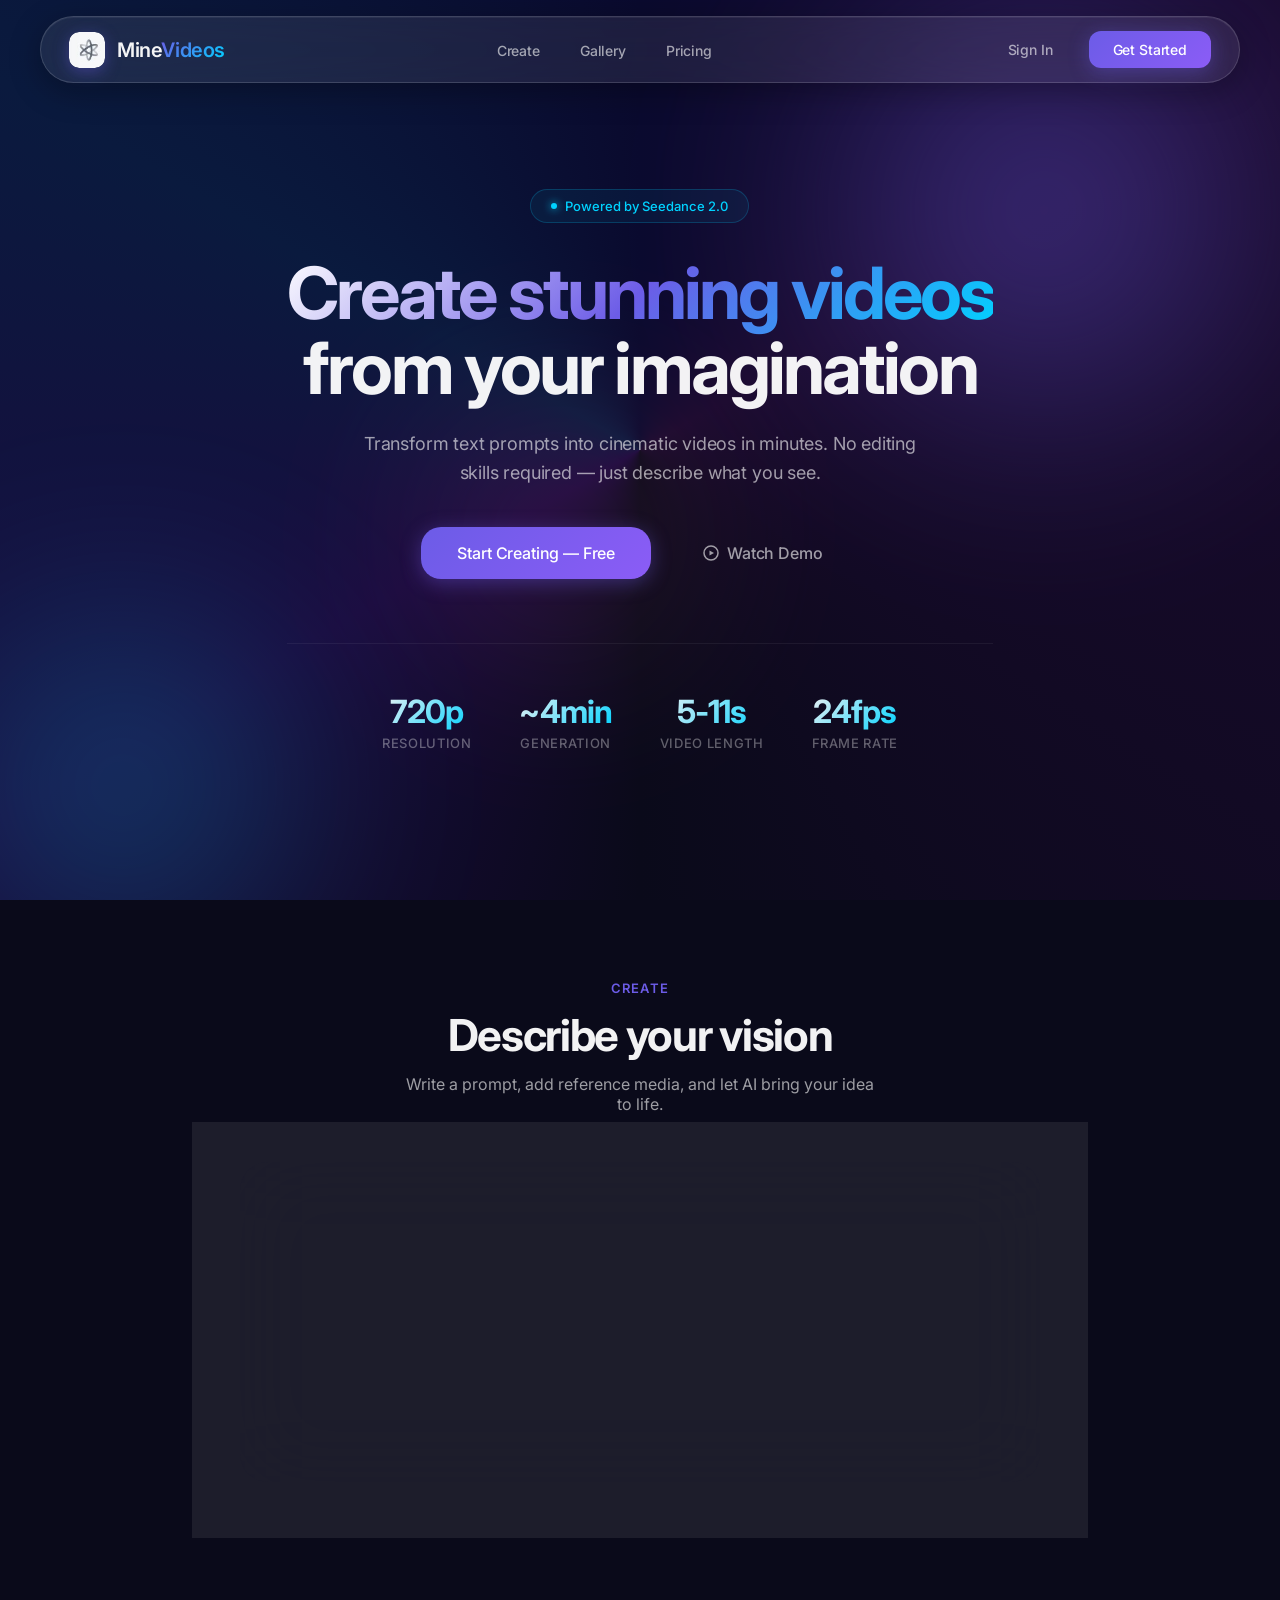
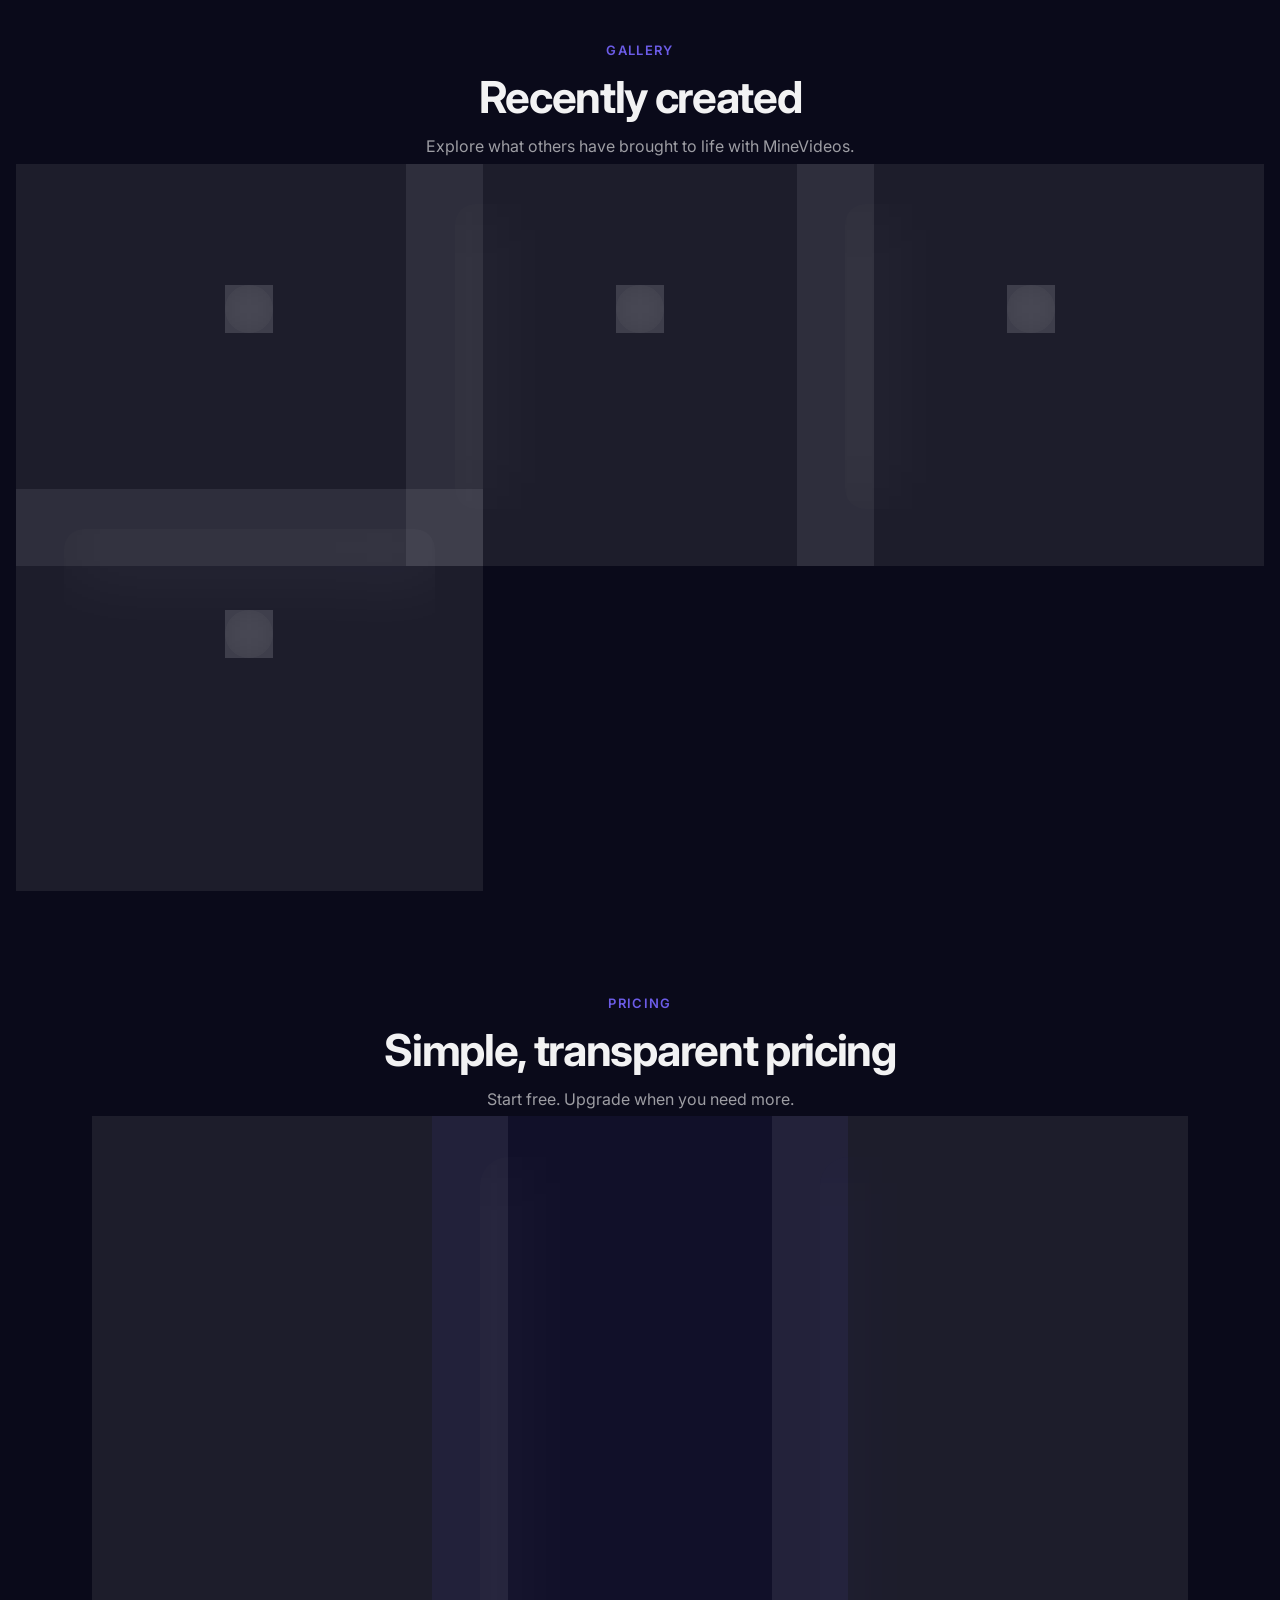
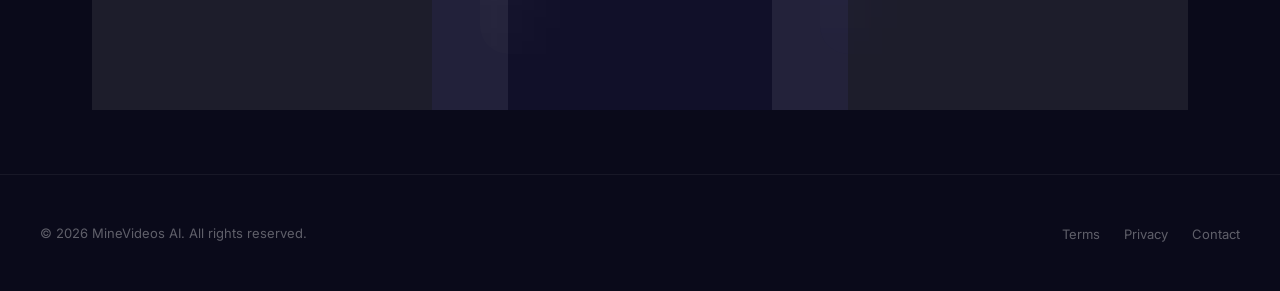
==== index.html @ d4a0440c "feat: interactive quiz during video generation, auto-queue next video with user choices" ====
<!DOCTYPE html>
<html lang="en">
<head>
<meta charset="UTF-8">
<meta name="viewport" content="width=device-width, initial-scale=1.0">
<title>MineVideos AI — Create Stunning Videos with AI</title>
<link rel="preconnect" href="https://fonts.googleapis.com">
<link href="https://fonts.googleapis.com/css2?family=Inter:wght@300;400;500;600;700&display=swap" rel="stylesheet">
<style>
/* ═══════════════════════════════════════════════
   MineVideos AI — Glassmorphism UI
   Apple-inspired, minimal & elegant
   ═══════════════════════════════════════════════ */

*, *::before, *::after {
  margin: 0;
  padding: 0;
  box-sizing: border-box;
}

:root {
  --glass-bg: rgba(255, 255, 255, 0.08);
  --glass-border: rgba(255, 255, 255, 0.15);
  --glass-shadow: rgba(0, 0, 0, 0.3);
  --text-primary: rgba(255, 255, 255, 0.95);
  --text-secondary: rgba(255, 255, 255, 0.6);
  --text-tertiary: rgba(255, 255, 255, 0.35);
  --accent: #6C5CE7;
  --accent-glow: rgba(108, 92, 231, 0.4);
  --accent-secondary: #00D2FF;
  --success: #00E676;
  --warning: #FFB74D;
  --radius-sm: 12px;
  --radius-md: 20px;
  --radius-lg: 28px;
  --radius-xl: 36px;
  --blur: 40px;
  --blur-heavy: 80px;
  --transition: cubic-bezier(0.4, 0, 0.2, 1);
}

html {
  scroll-behavior: smooth;
}

body {
  font-family: 'Inter', -apple-system, BlinkMacSystemFont, 'SF Pro Display', 'Segoe UI', sans-serif;
  background: #0a0a1a;
  color: var(--text-primary);
  min-height: 100vh;
  overflow-x: hidden;
  -webkit-font-smoothing: antialiased;
  -moz-osx-font-smoothing: grayscale;
}

/* ── Animated Background ── */
.bg-canvas {
  position: fixed;
  inset: 0;
  z-index: 0;
  overflow: hidden;
}

.bg-canvas::before {
  content: '';
  position: absolute;
  width: 140vmax;
  height: 140vmax;
  top: 50%;
  left: 50%;
  transform: translate(-50%, -50%);
  background: conic-gradient(
    from 180deg,
    #0a0a1a 0deg,
    #1a0a3e 60deg,
    #0a1a3e 120deg,
    #0a0a2e 180deg,
    #1a0a2e 240deg,
    #0a0a1a 360deg
  );
  animation: bgRotate 120s linear infinite;
}

.orb {
  position: absolute;
  border-radius: 50%;
  filter: blur(100px);
  opacity: 0.5;
  animation: orbFloat 20s ease-in-out infinite;
}

.orb-1 {
  width: 600px;
  height: 600px;
  background: radial-gradient(circle, var(--accent) 0%, transparent 70%);
  top: -10%;
  right: -5%;
  animation-delay: 0s;
}

.orb-2 {
  width: 500px;
  height: 500px;
  background: radial-gradient(circle, var(--accent-secondary) 0%, transparent 70%);
  bottom: -15%;
  left: -10%;
  animation-delay: -7s;
  opacity: 0.3;
}

.orb-3 {
  width: 350px;
  height: 350px;
  background: radial-gradient(circle, #FF6B9D 0%, transparent 70%);
  top: 40%;
  left: 30%;
  animation-delay: -14s;
  opacity: 0.2;
}

@keyframes bgRotate {
  to { transform: translate(-50%, -50%) rotate(360deg); }
}

@keyframes orbFloat {
  0%, 100% { transform: translate(0, 0) scale(1); }
  33% { transform: translate(30px, -40px) scale(1.05); }
  66% { transform: translate(-20px, 20px) scale(0.95); }
}

/* ── Glass Utility ── */
.glass {
  background: var(--glass-bg);
  backdrop-filter: blur(var(--blur));
  -webkit-backdrop-filter: blur(var(--blur));
  border: 1px solid var(--glass-border);
  box-shadow:
    0 8px 32px var(--glass-shadow),
    inset 0 1px 0 rgba(255, 255, 255, 0.06);
}

.glass-heavy {
  background: rgba(255, 255, 255, 0.05);
  backdrop-filter: blur(var(--blur-heavy));
  -webkit-backdrop-filter: blur(var(--blur-heavy));
  border: 1px solid rgba(255, 255, 255, 0.08);
  box-shadow:
    0 16px 64px rgba(0, 0, 0, 0.4),
    inset 0 1px 0 rgba(255, 255, 255, 0.04);
}

/* ── Layout ── */
.content-layer {
  position: relative;
  z-index: 1;
}

.container {
  max-width: 1200px;
  margin: 0 auto;
  padding: 0 24px;
}

/* ── Navigation ── */
.nav {
  position: fixed;
  top: 0;
  left: 0;
  right: 0;
  z-index: 100;
  padding: 16px 24px;
  transition: all 0.5s var(--transition);
}

.nav.scrolled {
  padding: 10px 24px;
}

.nav-inner {
  max-width: 1200px;
  margin: 0 auto;
  display: flex;
  align-items: center;
  justify-content: space-between;
  padding: 14px 28px;
  border-radius: var(--radius-xl);
  transition: all 0.5s var(--transition);
}

.nav.scrolled .nav-inner {
  border-radius: var(--radius-lg);
  background: rgba(10, 10, 26, 0.7);
  backdrop-filter: blur(60px);
  -webkit-backdrop-filter: blur(60px);
  border-color: rgba(255, 255, 255, 0.08);
}

.logo {
  display: flex;
  align-items: center;
  gap: 12px;
  text-decoration: none;
}

.logo-icon {
  width: 36px;
  height: 36px;
  border-radius: 10px;
  display: flex;
  align-items: center;
  justify-content: center;
  overflow: hidden;
  box-shadow: 0 4px 16px var(--accent-glow);
}

.logo-text {
  font-size: 20px;
  font-weight: 600;
  letter-spacing: -0.02em;
  color: var(--text-primary);
}

.logo-text span {
  background: linear-gradient(135deg, var(--accent), var(--accent-secondary));
  -webkit-background-clip: text;
  -webkit-text-fill-color: transparent;
  background-clip: text;
}

.nav-links {
  display: flex;
  align-items: center;
  gap: 8px;
  list-style: none;
}

.nav-links a {
  color: var(--text-secondary);
  text-decoration: none;
  font-size: 14px;
  font-weight: 500;
  padding: 8px 16px;
  border-radius: var(--radius-sm);
  transition: all 0.3s var(--transition);
  letter-spacing: -0.01em;
}

.nav-links a:hover {
  color: var(--text-primary);
  background: rgba(255, 255, 255, 0.06);
}

.nav-cta {
  display: flex;
  align-items: center;
  gap: 12px;
}

.btn {
  display: inline-flex;
  align-items: center;
  justify-content: center;
  gap: 8px;
  padding: 10px 24px;
  border-radius: var(--radius-sm);
  font-size: 14px;
  font-weight: 500;
  text-decoration: none;
  cursor: pointer;
  border: none;
  transition: all 0.3s var(--transition);
  letter-spacing: -0.01em;
}

.btn-ghost {
  color: var(--text-secondary);
  background: transparent;
}

.btn-ghost:hover {
  color: var(--text-primary);
  background: rgba(255, 255, 255, 0.06);
}

.btn-primary {
  color: white;
  background: linear-gradient(135deg, var(--accent), #8B5CF6);
  box-shadow: 0 4px 20px var(--accent-glow);
}

.btn-primary:hover {
  transform: translateY(-1px);
  box-shadow: 0 8px 30px var(--accent-glow);
}

.btn-large {
  padding: 16px 36px;
  font-size: 16px;
  border-radius: var(--radius-md);
}

/* ── Hero Section ── */
.hero {
  min-height: 100vh;
  display: flex;
  align-items: center;
  justify-content: center;
  padding: 120px 24px 80px;
  text-align: center;
}

.hero-content {
  max-width: 800px;
}

.hero-badge {
  display: inline-flex;
  align-items: center;
  gap: 8px;
  padding: 8px 20px;
  border-radius: 100px;
  font-size: 13px;
  font-weight: 500;
  color: var(--accent-secondary);
  margin-bottom: 32px;
  border: 1px solid rgba(0, 210, 255, 0.2);
  background: rgba(0, 210, 255, 0.06);
}

.hero-badge::before {
  content: '';
  width: 6px;
  height: 6px;
  border-radius: 50%;
  background: var(--accent-secondary);
  box-shadow: 0 0 8px var(--accent-secondary);
  animation: pulse 2s ease-in-out infinite;
}

@keyframes pulse {
  0%, 100% { opacity: 1; }
  50% { opacity: 0.4; }
}

.hero h1 {
  font-size: clamp(40px, 7vw, 72px);
  font-weight: 700;
  line-height: 1.05;
  letter-spacing: -0.04em;
  margin-bottom: 24px;
}

.hero h1 .gradient-text {
  background: linear-gradient(135deg, #fff 0%, var(--accent) 50%, var(--accent-secondary) 100%);
  -webkit-background-clip: text;
  -webkit-text-fill-color: transparent;
  background-clip: text;
}

.hero p {
  font-size: 18px;
  line-height: 1.6;
  color: var(--text-secondary);
  max-width: 560px;
  margin: 0 auto 40px;
  letter-spacing: -0.01em;
}

.hero-actions {
  display: flex;
  align-items: center;
  justify-content: center;
  gap: 16px;
  flex-wrap: wrap;
}

.hero-stats {
  display: flex;
  justify-content: center;
  gap: 48px;
  margin-top: 64px;
  padding-top: 48px;
  border-top: 1px solid rgba(255, 255, 255, 0.06);
}

.stat {
  text-align: center;
}

.stat-value {
  font-size: 32px;
  font-weight: 700;
  letter-spacing: -0.03em;
  background: linear-gradient(135deg, var(--text-primary), var(--accent-secondary));
  -webkit-background-clip: text;
  -webkit-text-fill-color: transparent;
  background-clip: text;
}

.stat-label {
  font-size: 13px;
  color: var(--text-tertiary);
  margin-top: 4px;
  font-weight: 500;
  text-transform: uppercase;
  letter-spacing: 0.05em;
}

/* ── Create Section (Main App Interface) ── */
.create-section {
  padding: 80px 24px;
}

.section-header {
  text-align: center;
  margin-bottom: 48px;
}

.section-label {
  font-size: 13px;
  font-weight: 600;
  text-transform: uppercase;
  letter-spacing: 0.1em;
  color: var(--accent);
  margin-bottom: 12px;
}

.section-title {
  font-size: clamp(28px, 4vw, 44px);
  font-weight: 700;
  letter-spacing: -0.03em;
  margin-bottom: 12px;
}

.section-desc {
  font-size: 16px;
  color: var(--text-secondary);
  max-width: 480px;
  margin: 0 auto;
}

/* ── Prompt Card ── */
.prompt-card {
  max-width: 800px;
  margin: 0 auto;
  border-radius: var(--radius-lg);
  padding: 32px;
  position: relative;
  overflow: hidden;
}

.prompt-card::before {
  content: '';
  position: absolute;
  top: 0;
  left: 0;
  right: 0;
  height: 1px;
  background: linear-gradient(90deg, transparent, rgba(255,255,255,0.2), transparent);
}

.prompt-input-wrapper {
  position: relative;
}

.prompt-textarea {
  width: 100%;
  min-height: 120px;
  background: rgba(255, 255, 255, 0.04);
  border: 1px solid rgba(255, 255, 255, 0.08);
  border-radius: var(--radius-md);
  padding: 20px;
  color: var(--text-primary);
  font-size: 16px;
  font-family: inherit;
  line-height: 1.6;
  resize: vertical;
  transition: all 0.3s var(--transition);
  letter-spacing: -0.01em;
}

.prompt-textarea::placeholder {
  color: var(--text-tertiary);
}

.prompt-textarea:focus {
  outline: none;
  border-color: rgba(108, 92, 231, 0.5);
  box-shadow: 0 0 0 4px rgba(108, 92, 231, 0.1);
  background: rgba(255, 255, 255, 0.06);
}

.prompt-controls {
  display: flex;
  align-items: center;
  justify-content: space-between;
  margin-top: 20px;
  flex-wrap: wrap;
  gap: 12px;
}

.control-group {
  display: flex;
  align-items: center;
  gap: 8px;
}

.control-chip {
  display: inline-flex;
  align-items: center;
  gap: 6px;
  padding: 8px 16px;
  border-radius: 100px;
  font-size: 13px;
  font-weight: 500;
  color: var(--text-secondary);
  background: rgba(255, 255, 255, 0.04);
  border: 1px solid rgba(255, 255, 255, 0.08);
  cursor: pointer;
  transition: all 0.3s var(--transition);
  user-select: none;
}

.control-chip:hover {
  background: rgba(255, 255, 255, 0.08);
  color: var(--text-primary);
}

.control-chip.active {
  background: rgba(108, 92, 231, 0.15);
  border-color: rgba(108, 92, 231, 0.3);
  color: var(--accent);
}

.control-chip svg {
  width: 14px;
  height: 14px;
}

.generate-btn {
  padding: 12px 32px;
  border-radius: var(--radius-sm);
  font-size: 15px;
  font-weight: 600;
  color: white;
  background: linear-gradient(135deg, var(--accent), #8B5CF6);
  border: none;
  cursor: pointer;
  transition: all 0.3s var(--transition);
  box-shadow: 0 4px 20px var(--accent-glow);
  display: inline-flex;
  align-items: center;
  gap: 8px;
}

.generate-btn:hover {
  transform: translateY(-2px);
  box-shadow: 0 8px 32px var(--accent-glow);
}

.generate-btn:active {
  transform: translateY(0);
}

.generate-btn.loading {
  pointer-events: none;
  opacity: 0.7;
}

.generate-btn .spinner {
  width: 16px;
  height: 16px;
  border: 2px solid rgba(255,255,255,0.3);
  border-top-color: white;
  border-radius: 50%;
  animation: spin 0.8s linear infinite;
  display: none;
}

.generate-btn.loading .spinner {
  display: block;
}

.generate-btn.loading .btn-text {
  display: none;
}

@keyframes spin {
  to { transform: rotate(360deg); }
}

/* ── Attachment Upload ── */
.attachments-bar {
  display: flex;
  align-items: center;
  gap: 12px;
  margin-top: 16px;
  padding-top: 16px;
  border-top: 1px solid rgba(255, 255, 255, 0.06);
}

.attach-btn {
  display: inline-flex;
  align-items: center;
  gap: 6px;
  padding: 8px 14px;
  border-radius: 10px;
  font-size: 13px;
  color: var(--text-tertiary);
  background: rgba(255, 255, 255, 0.03);
  border: 1px dashed rgba(255, 255, 255, 0.1);
  cursor: pointer;
  transition: all 0.3s var(--transition);
}

.attach-btn:hover {
  color: var(--text-secondary);
  background: rgba(255, 255, 255, 0.06);
  border-color: rgba(255, 255, 255, 0.15);
}

.attach-btn svg {
  width: 16px;
  height: 16px;
}

/* ── My Videos Section ── */
.my-videos-section {
  padding: 80px 0 100px;
  display: none;
}

.my-videos-section.visible {
  display: block;
}

.my-videos-grid {
  display: grid;
  grid-template-columns: repeat(auto-fill, minmax(320px, 1fr));
  gap: 24px;
  margin-top: 40px;
}

.video-card {
  background: var(--glass-bg);
  backdrop-filter: blur(var(--blur));
  -webkit-backdrop-filter: blur(var(--blur));
  border: 1px solid var(--glass-border);
  border-radius: var(--radius-md);
  overflow: hidden;
  transition: all 0.4s var(--transition);
  animation: cardSlideIn 0.5s var(--transition) forwards;
  opacity: 0;
  transform: translateY(20px);
}

@keyframes cardSlideIn {
  to {
    opacity: 1;
    transform: translateY(0);
  }
}

.video-card:hover {
  transform: translateY(-4px);
  border-color: rgba(255, 255, 255, 0.25);
  box-shadow: 0 20px 60px rgba(0, 0, 0, 0.4);
}

.video-card-media {
  position: relative;
  aspect-ratio: 16/9;
  background: rgba(0, 0, 0, 0.4);
  overflow: hidden;
}

.video-card-media video,
.video-card-media img {
  width: 100%;
  height: 100%;
  object-fit: cover;
}

.video-card-overlay {
  position: absolute;
  inset: 0;
  background: linear-gradient(to top, rgba(0,0,0,0.6) 0%, transparent 50%);
  opacity: 0;
  transition: opacity 0.3s;
  display: flex;
  align-items: center;
  justify-content: center;
}

.video-card:hover .video-card-overlay {
  opacity: 1;
}

.video-card-play {
  width: 56px;
  height: 56px;
  border-radius: 50%;
  background: rgba(255, 255, 255, 0.9);
  display: flex;
  align-items: center;
  justify-content: center;
  transform: scale(0.8);
  transition: transform 0.3s;
}

.video-card:hover .video-card-play {
  transform: scale(1);
}

.video-card-play svg {
  width: 24px;
  height: 24px;
  color: #0a0a1a;
  margin-left: 3px;
}

.video-card-status {
  position: absolute;
  top: 12px;
  right: 12px;
  padding: 6px 12px;
  border-radius: 100px;
  font-size: 11px;
  font-weight: 600;
  text-transform: uppercase;
  letter-spacing: 0.05em;
}

.video-card-status.completed {
  background: rgba(0, 230, 118, 0.2);
  color: var(--success);
  border: 1px solid rgba(0, 230, 118, 0.3);
}

.video-card-status.generating {
  background: rgba(108, 92, 231, 0.2);
  color: var(--accent);
  border: 1px solid rgba(108, 92, 231, 0.3);
}

.video-card-status.failed {
  background: rgba(255, 107, 157, 0.2);
  color: #FF6B9D;
  border: 1px solid rgba(255, 107, 157, 0.3);
}

.video-card-loading {
  position: absolute;
  inset: 0;
  display: flex;
  flex-direction: column;
  align-items: center;
  justify-content: center;
  gap: 16px;
}

.video-card-loading .spinner-lg {
  width: 48px;
  height: 48px;
  border: 3px solid rgba(255, 255, 255, 0.1);
  border-top-color: var(--accent);
  border-radius: 50%;
  animation: spin 1s linear infinite;
}

@keyframes spin {
  to { transform: rotate(360deg); }
}

.video-card-loading-text {
  color: var(--text-secondary);
  font-size: 13px;
}

.video-card-content {
  padding: 16px 20px 20px;
}

.video-card-prompt {
  font-size: 14px;
  line-height: 1.5;
  color: var(--text-primary);
  display: -webkit-box;
  -webkit-line-clamp: 2;
  -webkit-box-orient: vertical;
  overflow: hidden;
  margin-bottom: 12px;
}

.video-card-meta {
  display: flex;
  align-items: center;
  gap: 12px;
  font-size: 12px;
  color: var(--text-tertiary);
}

.video-card-meta span {
  display: flex;
  align-items: center;
  gap: 4px;
}

.my-videos-empty {
  text-align: center;
  padding: 60px 20px;
  color: var(--text-secondary);
}

.my-videos-empty-icon {
  width: 80px;
  height: 80px;
  margin: 0 auto 24px;
  opacity: 0.3;
}

.my-videos-empty h3 {
  font-size: 18px;
  font-weight: 600;
  margin-bottom: 8px;
  color: var(--text-primary);
}

.my-videos-empty p {
  font-size: 14px;
  color: var(--text-tertiary);
}

/* ── Nav User Dropdown ── */
.nav-user-menu {
  position: relative;
}

.nav-user-btn {
  display: flex;
  align-items: center;
  gap: 8px;
  padding: 8px 16px;
  border-radius: var(--radius-sm);
  background: rgba(255, 255, 255, 0.06);
  border: 1px solid rgba(255, 255, 255, 0.1);
  color: var(--text-primary);
  font-size: 14px;
  font-weight: 500;
  cursor: pointer;
  transition: all 0.3s var(--transition);
}

.nav-user-btn:hover {
  background: rgba(255, 255, 255, 0.1);
  border-color: rgba(255, 255, 255, 0.2);
}

.nav-user-dropdown {
  position: absolute;
  top: calc(100% + 8px);
  right: 0;
  min-width: 180px;
  background: rgba(15, 15, 30, 0.95);
  backdrop-filter: blur(40px);
  border: 1px solid rgba(255, 255, 255, 0.15);
  border-radius: var(--radius-sm);
  padding: 8px;
  opacity: 0;
  visibility: hidden;
  transform: translateY(-8px);
  transition: all 0.2s var(--transition);
  z-index: 200;
}

.nav-user-menu:hover .nav-user-dropdown {
  opacity: 1;
  visibility: visible;
  transform: translateY(0);
}

.nav-user-dropdown a,
.nav-user-dropdown button {
  display: flex;
  align-items: center;
  gap: 10px;
  width: 100%;
  padding: 10px 14px;
  border-radius: 8px;
  font-size: 13px;
  color: var(--text-secondary);
  background: transparent;
  border: none;
  cursor: pointer;
  transition: all 0.2s;
  text-decoration: none;
}

.nav-user-dropdown a:hover,
.nav-user-dropdown button:hover {
  background: rgba(255, 255, 255, 0.06);
  color: var(--text-primary);
}

.nav-user-dropdown .signout-btn {
  color: #FF6B9D;
}

.nav-user-dropdown .signout-btn:hover {
  background: rgba(255, 107, 157, 0.1);
  color: #FF6B9D;
}

.nav-credits {
  display: inline-flex;
  align-items: center;
  gap: 6px;
  padding: 8px 16px;
  border-radius: var(--radius-sm);
  background: rgba(0, 210, 255, 0.1);
  border: 1px solid rgba(0, 210, 255, 0.2);
  color: var(--accent-secondary);
  font-size: 13px;
  font-weight: 500;
}

/* ── Gallery Section ── */
.gallery-section {
  padding: 80px 24px;
}

.gallery-grid {
  display: grid;
  grid-template-columns: repeat(auto-fill, minmax(280px, 1fr));
  gap: 20px;
  max-width: 1200px;
  margin: 0 auto;
}

.video-card {
  border-radius: var(--radius-md);
  overflow: hidden;
  transition: all 0.4s var(--transition);
  cursor: pointer;
  position: relative;
}

.video-card:hover {
  transform: translateY(-4px);
  box-shadow: 0 20px 60px rgba(0, 0, 0, 0.5);
  border-color: rgba(255, 255, 255, 0.2);
}

.video-thumb {
  aspect-ratio: 16/9;
  background: linear-gradient(135deg, rgba(108, 92, 231, 0.2), rgba(0, 210, 255, 0.1));
  display: flex;
  align-items: center;
  justify-content: center;
  position: relative;
  overflow: hidden;
}

.video-thumb::after {
  content: '';
  position: absolute;
  inset: 0;
  background: linear-gradient(to top, rgba(0,0,0,0.6) 0%, transparent 50%);
}

.play-icon {
  width: 48px;
  height: 48px;
  border-radius: 50%;
  background: rgba(255, 255, 255, 0.15);
  backdrop-filter: blur(20px);
  display: flex;
  align-items: center;
  justify-content: center;
  z-index: 1;
  transition: all 0.3s var(--transition);
}

.video-card:hover .play-icon {
  background: rgba(255, 255, 255, 0.25);
  transform: scale(1.1);
}

.play-icon svg {
  width: 20px;
  height: 20px;
  fill: white;
  margin-left: 2px;
}

.video-info {
  padding: 16px;
}

.video-prompt {
  font-size: 13px;
  color: var(--text-secondary);
  line-height: 1.5;
  display: -webkit-box;
  -webkit-line-clamp: 2;
  -webkit-box-orient: vertical;
  overflow: hidden;
}

.video-meta {
  display: flex;
  align-items: center;
  gap: 12px;
  margin-top: 10px;
  font-size: 12px;
  color: var(--text-tertiary);
}

.video-meta span {
  display: inline-flex;
  align-items: center;
  gap: 4px;
}

/* ── Pricing Section ── */
.pricing-section {
  padding: 80px 24px 120px;
}

.pricing-grid {
  display: grid;
  grid-template-columns: repeat(auto-fit, minmax(260px, 1fr));
  gap: 20px;
  max-width: 1000px;
  margin: 0 auto;
}

.pricing-card {
  border-radius: var(--radius-lg);
  padding: 36px 28px;
  text-align: center;
  transition: all 0.4s var(--transition);
  position: relative;
  overflow: hidden;
}

.pricing-card::before {
  content: '';
  position: absolute;
  top: 0;
  left: 0;
  right: 0;
  height: 1px;
  background: linear-gradient(90deg, transparent, rgba(255,255,255,0.15), transparent);
}

.pricing-card:hover {
  transform: translateY(-4px);
  border-color: rgba(255, 255, 255, 0.2);
}

.pricing-card.featured {
  border-color: rgba(108, 92, 231, 0.4);
  background: rgba(108, 92, 231, 0.08);
}

.pricing-card.featured::after {
  content: '';
  position: absolute;
  inset: -1px;
  border-radius: var(--radius-lg);
  padding: 1px;
  background: linear-gradient(135deg, var(--accent), var(--accent-secondary));
  -webkit-mask: linear-gradient(#fff 0 0) content-box, linear-gradient(#fff 0 0);
  -webkit-mask-composite: xor;
  mask-composite: exclude;
  pointer-events: none;
}

.pricing-label {
  font-size: 13px;
  font-weight: 600;
  text-transform: uppercase;
  letter-spacing: 0.08em;
  color: var(--text-tertiary);
  margin-bottom: 16px;
}

.pricing-card.featured .pricing-label {
  color: var(--accent);
}

.pricing-value {
  font-size: 48px;
  font-weight: 700;
  letter-spacing: -0.04em;
  margin-bottom: 4px;
}

.pricing-value .currency {
  font-size: 24px;
  font-weight: 500;
  vertical-align: top;
  margin-right: 2px;
}

.pricing-value .period {
  font-size: 16px;
  font-weight: 400;
  color: var(--text-tertiary);
}

.pricing-desc {
  font-size: 14px;
  color: var(--text-tertiary);
  margin-bottom: 28px;
}

.pricing-features {
  list-style: none;
  text-align: left;
  margin-bottom: 32px;
}

.pricing-features li {
  font-size: 14px;
  color: var(--text-secondary);
  padding: 8px 0;
  display: flex;
  align-items: center;
  gap: 10px;
}

.pricing-features li::before {
  content: '';
  width: 18px;
  height: 18px;
  border-radius: 50%;
  background: rgba(0, 230, 118, 0.1);
  border: 1px solid rgba(0, 230, 118, 0.3);
  display: flex;
  align-items: center;
  justify-content: center;
  flex-shrink: 0;
  background-image: url("data:image/svg+xml,%3Csvg width='10' height='8' viewBox='0 0 10 8' fill='none' xmlns='http://www.w3.org/2000/svg'%3E%3Cpath d='M1 4L3.5 6.5L9 1' stroke='%2300E676' stroke-width='1.5' stroke-linecap='round' stroke-linejoin='round'/%3E%3C/svg%3E");
  background-repeat: no-repeat;
  background-position: center;
}

.pricing-btn {
  width: 100%;
  padding: 14px;
  border-radius: var(--radius-sm);
  font-size: 15px;
  font-weight: 600;
  cursor: pointer;
  transition: all 0.3s var(--transition);
  border: none;
}

.pricing-btn-outline {
  color: var(--text-primary);
  background: rgba(255, 255, 255, 0.06);
  border: 1px solid rgba(255, 255, 255, 0.12);
}

.pricing-btn-outline:hover {
  background: rgba(255, 255, 255, 0.1);
}

.pricing-btn-fill {
  color: white;
  background: linear-gradient(135deg, var(--accent), #8B5CF6);
  box-shadow: 0 4px 20px var(--accent-glow);
}

.pricing-btn-fill:hover {
  transform: translateY(-1px);
  box-shadow: 0 8px 30px var(--accent-glow);
}

/* ── Footer ── */
.footer {
  padding: 48px 24px;
  border-top: 1px solid rgba(255, 255, 255, 0.06);
}

.footer-inner {
  max-width: 1200px;
  margin: 0 auto;
  display: flex;
  align-items: center;
  justify-content: space-between;
  flex-wrap: wrap;
  gap: 16px;
}

.footer-copy {
  font-size: 13px;
  color: var(--text-tertiary);
}

.footer-links {
  display: flex;
  gap: 24px;
  list-style: none;
}

.footer-links a {
  font-size: 13px;
  color: var(--text-tertiary);
  text-decoration: none;
  transition: color 0.3s;
}

.footer-links a:hover {
  color: var(--text-secondary);
}

/* ── Scroll Animations ── */
.fade-up {
  animation: fadeInUp 0.8s var(--transition) both;
}

@keyframes fadeInUp {
  from {
    opacity: 0;
    transform: translateY(30px);
  }
  to {
    opacity: 1;
    transform: translateY(0);
  }
}

/* Stagger animations for sequential elements */
.fade-up:nth-child(2) { animation-delay: 0.1s; }
.fade-up:nth-child(3) { animation-delay: 0.2s; }
.fade-up:nth-child(4) { animation-delay: 0.3s; }

.hero .fade-up {
  animation: none;
  opacity: 1;
  transform: none;
}

/* ── Mobile Menu */
.mobile-toggle {
  display: none;
  background: none;
  border: none;
  cursor: pointer;
  padding: 8px;
}

.mobile-toggle span {
  display: block;
  width: 20px;
  height: 2px;
  background: var(--text-secondary);
  margin: 4px 0;
  border-radius: 2px;
  transition: all 0.3s;
}

/* ── Responsive ── */
@media (max-width: 768px) {
  .nav-links, .nav-cta .btn-ghost {
    display: none;
  }

  .mobile-toggle {
    display: block;
  }

  .hero h1 {
    font-size: 36px;
  }

  .hero-stats {
    gap: 24px;
  }

  .stat-value {
    font-size: 24px;
  }

  .prompt-card {
    padding: 20px;
  }

  .prompt-controls {
    flex-direction: column;
    align-items: stretch;
  }

  .generate-btn {
    width: 100%;
    justify-content: center;
  }

  .gallery-grid {
    grid-template-columns: 1fr;
  }

  .pricing-grid {
    grid-template-columns: 1fr;
    max-width: 400px;
  }

  .footer-inner {
    flex-direction: column;
    text-align: center;
  }
}

/* ── Scrollbar ── */
::-webkit-scrollbar {
  width: 6px;
}

::-webkit-scrollbar-track {
  background: transparent;
}

::-webkit-scrollbar-thumb {
  background: rgba(255, 255, 255, 0.1);
  border-radius: 3px;
}

::-webkit-scrollbar-thumb:hover {
  background: rgba(255, 255, 255, 0.2);
}

/* ── Selection ── */
::selection {
  background: rgba(108, 92, 231, 0.3);
  color: white;
}

/* ── Auth Modal ── */
.auth-overlay {
  position: fixed; inset: 0;
  background: rgba(0,0,0,0.6);
  backdrop-filter: blur(20px);
  -webkit-backdrop-filter: blur(20px);
  z-index: 9999;
  display: flex; align-items: center; justify-content: center;
  animation: fadeIn 0.2s ease;
}
.auth-modal {
  background: rgba(30,30,50,0.85);
  border: 1px solid var(--glass-border);
  border-radius: var(--radius-lg);
  padding: 2.5rem 2rem 2rem;
  width: 90%; max-width: 400px;
  position: relative;
  backdrop-filter: blur(var(--blur));
  -webkit-backdrop-filter: blur(var(--blur));
}
.auth-close {
  position: absolute; top: 1rem; right: 1.2rem;
  background: none; border: none; color: var(--text-secondary);
  font-size: 1.5rem; cursor: pointer; transition: color 0.2s;
}
.auth-close:hover { color: var(--text-primary); }
.auth-logo { text-align: center; margin-bottom: 1rem; }
.github-signin-btn {
  display: flex; align-items: center; justify-content: center; gap: 0.7rem;
  width: 100%; padding: 0.85rem 1rem;
  background: rgba(255,255,255,0.08);
  border: 1px solid rgba(255,255,255,0.15);
  border-radius: var(--radius-sm);
  color: var(--text-primary); font-size: 0.95rem; font-weight: 500;
  cursor: pointer; transition: all 0.25s var(--transition);
  text-decoration: none;
}
.github-signin-btn:hover {
  background: rgba(255,255,255,0.14);
  border-color: rgba(255,255,255,0.3);
  transform: translateY(-1px);
}
.auth-divider {
  display: flex; align-items: center; gap: 1rem;
  margin: 1.2rem 0; color: var(--text-tertiary); font-size: 0.8rem;
}
.auth-divider::before, .auth-divider::after {
  content: ''; flex: 1; height: 1px;
  background: rgba(255,255,255,0.1);
}
.auth-input {
  width: 100%; padding: 0.75rem 1rem; margin-bottom: 0.7rem;
  background: rgba(255,255,255,0.06);
  border: 1px solid rgba(255,255,255,0.1);
  border-radius: var(--radius-sm);
  color: var(--text-primary); font-size: 0.9rem;
  outline: none; transition: border-color 0.2s;
}
.auth-input:focus { border-color: var(--accent); }
.auth-input::placeholder { color: var(--text-tertiary); }
.auth-submit-btn {
  width: 100%; padding: 0.8rem;
  background: var(--accent); border: none;
  border-radius: var(--radius-sm);
  color: #fff; font-size: 0.95rem; font-weight: 600;
  cursor: pointer; transition: all 0.25s var(--transition);
}
.auth-submit-btn:hover { background: #5a4bd4; transform: translateY(-1px); }
.auth-footer {
  text-align: center; margin-top: 1rem;
  font-size: 0.82rem; color: var(--text-secondary);
}
.auth-footer a { color: var(--accent-secondary); text-decoration: none; }


/* ── Generation Animation (OpenAI-style) ── */
.gen-animation-overlay {
  display: none;
  position: absolute;
  inset: 0;
  z-index: 50;
  background: rgba(8, 8, 20, 0.95);
  backdrop-filter: blur(20px);
  border-radius: 20px;
  flex-direction: column;
  align-items: center;
  justify-content: center;
  padding: 3rem;
  text-align: center;
  opacity: 0;
  transition: opacity 0.5s ease;
}
.gen-animation-overlay.active {
  display: flex;
  opacity: 1;
}

.gen-shimmer-card {
  width: 100%;
  max-width: 480px;
  aspect-ratio: 16/9;
  border-radius: 16px;
  background: linear-gradient(135deg, rgba(255,255,255,0.03) 0%, rgba(255,255,255,0.08) 50%, rgba(255,255,255,0.03) 100%);
  background-size: 200% 200%;
  animation: shimmerMove 2s ease-in-out infinite;
  border: 1px solid rgba(255,255,255,0.08);
  position: relative;
  overflow: hidden;
  margin-bottom: 2rem;
}

.gen-shimmer-card::before {
  content: '';
  position: absolute;
  inset: 0;
  background: linear-gradient(
    105deg,
    transparent 0%,
    rgba(255,255,255,0.03) 35%,
    rgba(120, 90, 255, 0.06) 50%,
    rgba(255,255,255,0.03) 65%,
    transparent 100%
  );
  background-size: 300% 100%;
  animation: shimmerSweep 2.5s ease-in-out infinite;
}

.gen-shimmer-card::after {
  content: '';
  position: absolute;
  inset: 0;
  background: radial-gradient(circle at 50% 50%, rgba(120,90,255,0.08) 0%, transparent 70%);
  animation: shimmerPulse 3s ease-in-out infinite;
}

@keyframes shimmerMove {
  0%, 100% { background-position: 0% 50%; }
  50% { background-position: 100% 50%; }
}
@keyframes shimmerSweep {
  0% { background-position: 200% 0; }
  100% { background-position: -100% 0; }
}
@keyframes shimmerPulse {
  0%, 100% { opacity: 0.3; transform: scale(0.8); }
  50% { opacity: 1; transform: scale(1.2); }
}

.gen-progress-bar {
  width: 100%;
  max-width: 480px;
  height: 4px;
  background: rgba(255,255,255,0.06);
  border-radius: 2px;
  overflow: hidden;
  margin-bottom: 1.5rem;
}
.gen-progress-fill {
  height: 100%;
  width: 0%;
  border-radius: 2px;
  background: linear-gradient(90deg, #785aff, #a78bfa, #c4b5fd);
  transition: width 0.8s ease;
}

.gen-status-text {
  font-size: 0.95rem;
  color: rgba(255,255,255,0.6);
  letter-spacing: 0.02em;
  margin-bottom: 0.5rem;
  min-height: 1.4em;
}
.gen-prompt-preview {
  font-size: 0.82rem;
  color: rgba(255,255,255,0.3);
  max-width: 400px;
  overflow: hidden;
  text-overflow: ellipsis;
  display: -webkit-box;
  -webkit-line-clamp: 2;
  -webkit-box-orient: vertical;
}

.gen-sparkle {
  position: absolute;
  width: 6px;
  height: 6px;
  border-radius: 50%;
  background: rgba(167, 139, 250, 0.6);
  animation: sparkle 2s ease-in-out infinite;
}
.gen-sparkle:nth-child(1) { top: 20%; left: 15%; animation-delay: 0s; }
.gen-sparkle:nth-child(2) { top: 60%; left: 80%; animation-delay: 0.7s; }
.gen-sparkle:nth-child(3) { top: 40%; left: 50%; animation-delay: 1.4s; }
.gen-sparkle:nth-child(4) { top: 75%; left: 25%; animation-delay: 0.3s; }
.gen-sparkle:nth-child(5) { top: 15%; left: 65%; animation-delay: 1.0s; }

@keyframes sparkle {
  0%, 100% { opacity: 0; transform: scale(0); }
  50% { opacity: 1; transform: scale(1); }
}


/* ── Generation Quiz (Interactive choices while waiting) ── */
.gen-quiz {
  display: none;
  margin-top: 2rem;
  width: 100%;
  max-width: 480px;
  animation: fadeIn 0.5s ease;
}
.gen-quiz.active { display: block; }

.gen-quiz-title {
  font-size: 0.85rem;
  color: rgba(255,255,255,0.5);
  margin-bottom: 1rem;
  display: flex;
  align-items: center;
  gap: 6px;
}
.gen-quiz-title svg { opacity: 0.5; }

.gen-quiz-question {
  font-size: 0.95rem;
  color: rgba(255,255,255,0.85);
  margin-bottom: 0.75rem;
  font-weight: 500;
}

.gen-quiz-options {
  display: flex;
  flex-direction: column;
  gap: 8px;
}

.gen-quiz-option {
  display: flex;
  align-items: center;
  gap: 10px;
  padding: 10px 14px;
  border-radius: 10px;
  background: rgba(255,255,255,0.04);
  border: 1px solid rgba(255,255,255,0.08);
  color: rgba(255,255,255,0.7);
  font-size: 0.88rem;
  cursor: pointer;
  transition: all 0.3s ease;
  text-align: left;
}
.gen-quiz-option:hover {
  background: rgba(120, 90, 255, 0.1);
  border-color: rgba(120, 90, 255, 0.3);
  color: rgba(255,255,255,0.95);
}
.gen-quiz-option.selected {
  background: rgba(120, 90, 255, 0.15);
  border-color: rgba(120, 90, 255, 0.5);
  color: #fff;
  box-shadow: 0 0 20px rgba(120, 90, 255, 0.1);
}
.gen-quiz-option .option-icon {
  font-size: 1.1rem;
  width: 24px;
  text-align: center;
  flex-shrink: 0;
}

.gen-quiz-queue {
  margin-top: 1rem;
  padding: 8px 14px;
  border-radius: 8px;
  background: rgba(120, 90, 255, 0.08);
  border: 1px solid rgba(120, 90, 255, 0.2);
  font-size: 0.8rem;
  color: rgba(167, 139, 250, 0.9);
  display: none;
  align-items: center;
  gap: 8px;
}
.gen-quiz-queue.active { display: flex; }
.gen-quiz-queue svg { animation: spin 2s linear infinite; }

@keyframes fadeIn {
  from { opacity: 0; transform: translateY(8px); }
  to { opacity: 1; transform: translateY(0); }
}

/* Completion state */
.gen-animation-overlay.completed .gen-shimmer-card {
  animation: genComplete 0.6s ease forwards;
}
@keyframes genComplete {
  0% { border-color: rgba(255,255,255,0.08); }
  50% { border-color: rgba(120,90,255,0.4); box-shadow: 0 0 30px rgba(120,90,255,0.2); }
  100% { border-color: rgba(120,90,255,0.15); box-shadow: 0 0 10px rgba(120,90,255,0.1); }
}
.gen-animation-overlay.completed .gen-progress-fill {
  width: 100% !important;
  background: linear-gradient(90deg, #785aff, #a78bfa);
}
</style>
</head>

<body>
<!-- Animated Background -->
<div class="bg-canvas">
  <div class="orb orb-1"></div>
  <div class="orb orb-2"></div>
  <div class="orb orb-3"></div>
</div>

<!-- Content Layer -->
<div class="content-layer">

  <!-- Navigation -->
  <nav class="nav" id="navbar">
    <div class="nav-inner glass">
      <a href="#" class="logo">
        <div class="logo-icon"><img src="logo.png" alt="MineVideos" style="width:100%;height:100%;border-radius:10px;object-fit:cover;"></div>
        <div class="logo-text">Mine<span>Videos</span></div>
      </a>
      <ul class="nav-links">
        <li><a href="#create">Create</a></li>
        <li><a href="#gallery">Gallery</a></li>
        <li><a href="#pricing">Pricing</a></li>
      </ul>
      <div class="nav-cta">
        <a href="#" class="btn btn-ghost" id="loginBtn">Sign In</a>
        <a href="#" class="btn btn-primary nav-get-started">Get Started</a>
      </div>
      <button class="mobile-toggle" id="mobileToggle">
        <span></span><span></span><span></span>
      </button>
    </div>
  </nav>

  <!-- Hero -->
  <section class="hero">
    <div class="hero-content fade-up">
      <div class="hero-badge">Powered by Seedance 2.0</div>
      <h1>
        <span class="gradient-text">Create stunning videos</span><br>
        from your imagination
      </h1>
      <p>Transform text prompts into cinematic videos in minutes. No editing skills required — just describe what you see.</p>
      <div class="hero-actions">
        <a href="#create" class="btn btn-primary btn-large">Start Creating — Free</a>
        <a href="#gallery" class="btn btn-ghost btn-large">
          <svg width="16" height="16" viewBox="0 0 16 16" fill="none"><circle cx="8" cy="8" r="7" stroke="currentColor" stroke-width="1.5"/><path d="M6.5 5.5L11 8L6.5 10.5V5.5Z" fill="currentColor"/></svg>
          Watch Demo
        </a>
      </div>
      <div class="hero-stats">
        <div class="stat">
          <div class="stat-value">720p</div>
          <div class="stat-label">Resolution</div>
        </div>
        <div class="stat">
          <div class="stat-value">~4min</div>
          <div class="stat-label">Generation</div>
        </div>
        <div class="stat">
          <div class="stat-value">5-11s</div>
          <div class="stat-label">Video Length</div>
        </div>
        <div class="stat">
          <div class="stat-value">24fps</div>
          <div class="stat-label">Frame Rate</div>
        </div>
      </div>
    </div>
  </section>

  <!-- Create Section -->
  <section class="create-section" id="create">
    <div class="container">
      <div class="section-header fade-up">
        <div class="section-label">Create</div>
        <h2 class="section-title">Describe your vision</h2>
        <p class="section-desc">Write a prompt, add reference media, and let AI bring your idea to life.</p>
      </div>

      <div class="prompt-card glass fade-up">
        <div class="prompt-input-wrapper">
          <textarea
            class="prompt-textarea"
            id="promptInput"
            placeholder="A golden retriever running through a field of wildflowers at sunset, cinematic slow motion, shallow depth of field, warm color grading..."
            spellcheck="false"
          ></textarea>
        </div>

        <div class="attachments-bar">
          <label class="attach-btn">
            <svg viewBox="0 0 16 16" fill="none"><path d="M14 10V13.5C14 14.33 13.33 15 12.5 15H3.5C2.67 15 2 14.33 2 13.5V10" stroke="currentColor" stroke-width="1.5" stroke-linecap="round"/><path d="M5 7L8 4L11 7" stroke="currentColor" stroke-width="1.5" stroke-linecap="round" stroke-linejoin="round"/><path d="M8 4V11" stroke="currentColor" stroke-width="1.5" stroke-linecap="round"/></svg>
            Image
          </label>
          <label class="attach-btn">
            <svg viewBox="0 0 16 16" fill="none"><rect x="2" y="3" width="12" height="10" rx="2" stroke="currentColor" stroke-width="1.5"/><path d="M6.5 6.5L10 8L6.5 9.5V6.5Z" fill="currentColor"/></svg>
            Video
          </label>
          <label class="attach-btn">
            <svg viewBox="0 0 16 16" fill="none"><path d="M8 2V14M8 2L5 5M8 2L11 5" stroke="currentColor" stroke-width="1.5" stroke-linecap="round" stroke-linejoin="round"/><path d="M3 10V12C3 13.1 3.9 14 5 14H11C12.1 14 13 13.1 13 12V10" stroke="currentColor" stroke-width="1.5" stroke-linecap="round"/></svg>
            Audio
          </label>
        </div>

        <div class="prompt-controls">
          <div class="control-group">
            <div class="control-chip active" data-ratio="16:9">
              <svg viewBox="0 0 16 12" fill="none"><rect x="0.5" y="0.5" width="15" height="11" rx="1.5" stroke="currentColor" stroke-width="1"/></svg>
              16:9
            </div>
            <div class="control-chip" data-ratio="9:16">
              <svg viewBox="0 0 9 16" fill="none"><rect x="0.5" y="0.5" width="8" height="15" rx="1.5" stroke="currentColor" stroke-width="1"/></svg>
              9:16
            </div>
            <div class="control-chip" data-ratio="1:1">
              <svg viewBox="0 0 12 12" fill="none"><rect x="0.5" y="0.5" width="11" height="11" rx="1.5" stroke="currentColor" stroke-width="1"/></svg>
              1:1
            </div>
            <div class="control-chip" data-duration="5">5s</div>
            <div class="control-chip" data-duration="11">11s</div>
          </div>
          <button class="generate-btn" id="generateBtn">
            <span class="spinner"></span>
            <span class="btn-text">
              <svg width="16" height="16" viewBox="0 0 16 16" fill="none"><path d="M13 3L7 9M7 9L3 13M7 9L11 5M7 9L3 5" stroke="white" stroke-width="1.5" stroke-linecap="round"/></svg>
              Generate
            </span>
          </button>
        </div>

      <!-- Generation Animation Overlay -->
      <div class="gen-animation-overlay" id="genAnimation">
        <div class="gen-shimmer-card">
          <div class="gen-sparkle"></div>
          <div class="gen-sparkle"></div>
          <div class="gen-sparkle"></div>
          <div class="gen-sparkle"></div>
          <div class="gen-sparkle"></div>
        </div>
        <div class="gen-progress-bar">
          <div class="gen-progress-fill" id="genProgressFill"></div>
        </div>
        <div class="gen-status-text" id="genStatusText">Preparing your video...</div>
        <div class="gen-prompt-preview" id="genPromptPreview"></div>

        <div class="gen-quiz" id="genQuiz">
          <div class="gen-quiz-title">
            <svg width="14" height="14" viewBox="0 0 14 14" fill="none"><path d="M7 1v2M7 11v2M1 7h2M11 7h2M2.8 2.8l1.4 1.4M9.8 9.8l1.4 1.4M2.8 11.2l1.4-1.4M9.8 4.2l1.4-1.4" stroke="currentColor" stroke-width="1.5" stroke-linecap="round"/></svg>
            While you wait, shape your next video
          </div>
          <div class="gen-quiz-question" id="genQuizQuestion">Loading...</div>
          <div class="gen-quiz-options" id="genQuizOptions"></div>
          <div class="gen-quiz-queue" id="genQuizQueue">
            <svg width="14" height="14" viewBox="0 0 14 14" fill="none"><circle cx="7" cy="7" r="5" stroke="currentColor" stroke-width="1.5" stroke-dasharray="20 10"/></svg>
            <span id="genQuizQueueText">Queued for next generation</span>
          </div>
        </div>
      </div>
      </div>
    </div>
  </section>

  <!-- My Videos Section -->
  <section class="my-videos-section" id="myvideos">
    <div class="container">
      <div class="section-header fade-up">
        <div class="section-label">Dashboard</div>
        <h2 class="section-title">My Videos</h2>
        <p class="section-desc">Your generation history and saved videos.</p>
      </div>

      <div class="my-videos-grid" id="myVideosGrid">
        <!-- Video cards will be dynamically inserted here -->
      </div>

      <div class="my-videos-empty" id="myVideosEmpty" style="display: none;">
        <svg class="my-videos-empty-icon" viewBox="0 0 24 24" fill="none" stroke="currentColor" stroke-width="1.5">
          <rect x="2" y="2" width="20" height="20" rx="4"/>
          <path d="M2 8h20M8 2v20"/>
          <circle cx="12" cy="12" r="3"/>
        </svg>
        <h3>No videos yet</h3>
        <p>Start creating to see your videos here</p>
      </div>
    </div>
  </section>

  <!-- Gallery Section -->
  <section class="gallery-section" id="gallery">
    <div class="container">
      <div class="section-header fade-up">
        <div class="section-label">Gallery</div>
        <h2 class="section-title">Recently created</h2>
        <p class="section-desc">Explore what others have brought to life with MineVideos.</p>
      </div>

      <div class="gallery-grid fade-up">
        <div class="video-card glass">
          <div class="video-thumb">
            <div class="play-icon">
              <svg viewBox="0 0 16 16"><path d="M5 3L13 8L5 13V3Z"/></svg>
            </div>
          </div>
          <div class="video-info">
            <div class="video-prompt">A serene Japanese garden with cherry blossoms falling, koi pond reflection, golden hour light filtering through branches</div>
            <div class="video-meta">
              <span>720p</span>
              <span>•</span>
              <span>5s</span>
              <span>•</span>
              <span>2h ago</span>
            </div>
          </div>
        </div>

        <div class="video-card glass">
          <div class="video-thumb" style="background: linear-gradient(135deg, rgba(255,107,157,0.2), rgba(255,183,77,0.1));">
            <div class="play-icon">
              <svg viewBox="0 0 16 16"><path d="M5 3L13 8L5 13V3Z"/></svg>
            </div>
          </div>
          <div class="video-info">
            <div class="video-prompt">Cinematic product shot of perfume bottle on marble surface, soft studio lighting, slow camera orbit, luxury commercial style</div>
            <div class="video-meta">
              <span>720p</span>
              <span>•</span>
              <span>11s</span>
              <span>•</span>
              <span>5h ago</span>
            </div>
          </div>
        </div>

        <div class="video-card glass">
          <div class="video-thumb" style="background: linear-gradient(135deg, rgba(0,230,118,0.15), rgba(0,210,255,0.1));">
            <div class="play-icon">
              <svg viewBox="0 0 16 16"><path d="M5 3L13 8L5 13V3Z"/></svg>
            </div>
          </div>
          <div class="video-info">
            <div class="video-prompt">Drone footage flying over a misty mountain range at dawn, volumetric clouds, epic cinematic landscape</div>
            <div class="video-meta">
              <span>720p</span>
              <span>•</span>
              <span>5s</span>
              <span>•</span>
              <span>1d ago</span>
            </div>
          </div>
        </div>

        <div class="video-card glass">
          <div class="video-thumb" style="background: linear-gradient(135deg, rgba(108,92,231,0.2), rgba(255,107,157,0.1));">
            <div class="play-icon">
              <svg viewBox="0 0 16 16"><path d="M5 3L13 8L5 13V3Z"/></svg>
            </div>
          </div>
          <div class="video-info">
            <div class="video-prompt">An astronaut floating in space with Earth reflection in visor, stars slowly rotating, sci-fi film aesthetic</div>
            <div class="video-meta">
              <span>720p</span>
              <span>•</span>
              <span>11s</span>
              <span>•</span>
              <span>2d ago</span>
            </div>
          </div>
        </div>
      </div>
    </div>
  </section>

  <!-- Pricing Section -->
  <section class="pricing-section" id="pricing">
    <div class="container">
      <div class="section-header fade-up">
        <div class="section-label">Pricing</div>
        <h2 class="section-title">Simple, transparent pricing</h2>
        <p class="section-desc">Start free. Upgrade when you need more.</p>
      </div>

      <div class="pricing-grid fade-up">
        <!-- Free -->
        <div class="pricing-card glass">
          <div class="pricing-label">Free</div>
          <div class="pricing-value">
            <span class="currency">$</span>0
          </div>
          <div class="pricing-desc">Try MineVideos at no cost</div>
          <ul class="pricing-features">
            <li>3 videos per day</li>
            <li>720p resolution</li>
            <li>5s duration</li>
            <li>Text-to-video only</li>
            <li>Community support</li>
          </ul>
          <button class="pricing-btn pricing-btn-outline">Get Started</button>
        </div>

        <!-- Pro -->
        <div class="pricing-card glass featured">
          <div class="pricing-label">Pro</div>
          <div class="pricing-value">
            <span class="currency">$</span>29
            <span class="period">/mo</span>
          </div>
          <div class="pricing-desc">For creators & professionals</div>
          <ul class="pricing-features">
            <li>50 videos per day</li>
            <li>1080p resolution</li>
            <li>Up to 11s duration</li>
            <li>Image & video reference</li>
            <li>Audio generation</li>
            <li>Priority queue</li>
          </ul>
          <button class="pricing-btn pricing-btn-fill">Start Pro Trial</button>
        </div>

        <!-- Studio -->
        <div class="pricing-card glass">
          <div class="pricing-label">Studio</div>
          <div class="pricing-value">
            <span class="currency">$</span>99
            <span class="period">/mo</span>
          </div>
          <div class="pricing-desc">For teams & agencies</div>
          <ul class="pricing-features">
            <li>Unlimited videos</li>
            <li>1080p resolution</li>
            <li>Up to 11s duration</li>
            <li>All reference types</li>
            <li>API access</li>
            <li>Dedicated support</li>
          </ul>
          <button class="pricing-btn pricing-btn-outline">Contact Sales</button>
        </div>
      </div>
    </div>
  </section>

  <!-- Footer -->
  <footer class="footer">
    <div class="footer-inner">
      <div class="footer-copy">© 2026 MineVideos AI. All rights reserved.</div>
      <ul class="footer-links">
        <li><a href="#">Terms</a></li>
        <li><a href="#">Privacy</a></li>
        <li><a href="#">Contact</a></li>
      </ul>
    </div>
  </footer>

</div>



  <!-- Login Modal -->
  <div class="auth-overlay" id="authOverlay" style="display:none;">
    <div class="auth-modal glass">
      <button class="auth-close" id="authClose">&times;</button>
      <div class="auth-logo">
        <img src="logo.png" alt="MineVideos" style="width:48px;height:48px;border-radius:12px;">
      </div>
      <h2 style="text-align:center;font-size:1.4rem;margin-bottom:0.3rem;">Welcome to MineVideos</h2>
      <p style="text-align:center;color:var(--text-secondary);font-size:0.9rem;margin-bottom:1.5rem;">Sign in to start creating AI videos</p>
      
      <a href="#" class="github-signin-btn" id="githubSignIn" style="display:none">
        <svg width="20" height="20" viewBox="0 0 16 16" fill="currentColor">
          <path d="M8 0C3.58 0 0 3.58 0 8c0 3.54 2.29 6.53 5.47 7.59.4.07.55-.17.55-.38 0-.19-.01-.82-.01-1.49-2.01.37-2.53-.49-2.69-.94-.09-.23-.48-.94-.82-1.13-.28-.15-.68-.52-.01-.53.63-.01 1.08.58 1.23.82.72 1.21 1.87.87 2.33.66.07-.52.28-.87.51-1.07-1.78-.2-3.64-.89-3.64-3.95 0-.87.31-1.59.82-2.15-.08-.2-.36-1.02.08-2.12 0 0 .67-.21 2.2.82.64-.18 1.32-.27 2-.27.68 0 1.36.09 2 .27 1.53-1.04 2.2-.82 2.2-.82.44 1.1.16 1.92.08 2.12.51.56.82 1.27.82 2.15 0 3.07-1.87 3.75-3.65 3.95.29.25.54.73.54 1.48 0 1.07-.01 1.93-.01 2.2 0 .21.15.46.55.38A8.013 8.013 0 0016 8c0-4.42-3.58-8-8-8z"/>
        </svg>
        Continue with GitHub
      </a>
      
      <div class="auth-divider" style="display:none"><span>or</span></div>
      
      <form id="emailSignInForm" onsubmit="return false;">
        <input type="email" placeholder="Email" class="auth-input" id="authEmail" required>
        <input type="password" placeholder="Password" class="auth-input" id="authPassword" required>
        <button type="submit" class="auth-submit-btn">Sign In</button>
      </form>
      
      <p class="auth-footer">Don't have an account? <a href="#">Sign up free</a></p>
      <p class="auth-footer" style="margin-top:0.3rem;font-size:0.75rem;color:var(--text-tertiary);">By signing in you agree to our Terms & Privacy Policy</p>
    </div>
  </div>

<script>
// ── Nav scroll effect ──
const nav = document.getElementById('navbar');
window.addEventListener('scroll', () => {
  nav.classList.toggle('scrolled', window.scrollY > 40);
});

// CSS animations handle fade-up automatically, no JS observer needed

// ── Aspect ratio chips ──
document.querySelectorAll('.control-chip[data-ratio]').forEach(chip => {
  chip.addEventListener('click', () => {
    document.querySelectorAll('.control-chip[data-ratio]').forEach(c => c.classList.remove('active'));
    chip.classList.add('active');
  });
});

// ── Duration chips ──
document.querySelectorAll('.control-chip[data-duration]').forEach(chip => {
  chip.addEventListener('click', () => {
    document.querySelectorAll('.control-chip[data-duration]').forEach(c => c.classList.remove('active'));
    chip.classList.add('active');
  });
});

// ── Smooth scroll ──
document.querySelectorAll('a[href^="#"]').forEach(anchor => {
  anchor.addEventListener('click', (e) => {
    e.preventDefault();
    const target = document.querySelector(anchor.getAttribute('href'));
    if (target) {
      target.scrollIntoView({ behavior: 'smooth', block: 'start' });
    }
  });
});

  // Auth Modal
  const loginBtn = document.getElementById('loginBtn');
  const authOverlay = document.getElementById('authOverlay');
  const authClose = document.getElementById('authClose');
  const githubSignIn = document.getElementById('githubSignIn');
  
  const API_BASE = 'https://web-production-77f47.up.railway.app';
  
  loginBtn?.addEventListener('click', (e) => {
    e.preventDefault();
    authOverlay.style.display = 'flex';
  });
  authClose?.addEventListener('click', () => {
    authOverlay.style.display = 'none';
  });
  authOverlay?.addEventListener('click', (e) => {
    if (e.target === authOverlay) authOverlay.style.display = 'none';
  });
  
  githubSignIn?.addEventListener('click', async (e) => {
    e.preventDefault();
    try {
      const res = await fetch(API_BASE + '/api/v1/auth/github');
      const data = await res.json();
      if (data.authorization_url) {
        window.location.href = data.authorization_url;
      }
    } catch (err) {
      console.error('GitHub OAuth error:', err);
      alert('Unable to connect to authentication service. Please try again later.');
    }
  });
  
  // Check for OAuth callback (URL params after GitHub redirect)
  if (window.location.search.includes('code=')) {
    const params = new URLSearchParams(window.location.search);
    const code = params.get('code');
    if (code) {
      fetch(API_BASE + '/api/v1/auth/github/callback', {
        method: 'POST',
        headers: { 'Content-Type': 'application/json' },
        body: JSON.stringify({ code })
      })
      .then(r => r.json())
      .then(data => {
        if (data.access_token) {
          localStorage.setItem('mv_token', data.access_token);
          localStorage.setItem('mv_user', JSON.stringify(data.user));
          window.history.replaceState({}, '', window.location.pathname);
          location.reload();
        }
      })
      .catch(err => console.error('Callback error:', err));
    }
  }


  // ── Auth: Email Login/Register ──
  const authEmail = document.getElementById('authEmail');
  const authPassword = document.getElementById('authPassword');
  const emailForm = document.getElementById('emailSignInForm');
  let isRegisterMode = false;
  
  // Toggle register mode
  document.querySelector('.auth-footer a')?.addEventListener('click', (e) => {
    e.preventDefault();
    isRegisterMode = !isRegisterMode;
    const submitBtn = emailForm.querySelector('.auth-submit-btn');
    const footerText = document.querySelector('.auth-footer');
    if (isRegisterMode) {
      submitBtn.textContent = 'Sign Up';
      footerText.innerHTML = 'Already have an account? <a href="#">Sign in</a>';
    } else {
      submitBtn.textContent = 'Sign In';
      footerText.innerHTML = 'Don\'t have an account? <a href="#">Sign up free</a>';
    }
  });
  
  emailForm?.addEventListener('submit', async (e) => {
    e.preventDefault();
    const email = authEmail.value;
    const password = authPassword.value;
    if (!email || !password) return;
    
    const endpoint = isRegisterMode ? '/api/v1/auth/register' : '/api/v1/auth/login';
    const body = isRegisterMode 
      ? JSON.stringify({ email, password })
      : `username=${encodeURIComponent(email)}&password=${encodeURIComponent(password)}`;
    const headers = isRegisterMode 
      ? { 'Content-Type': 'application/json' }
      : { 'Content-Type': 'application/x-www-form-urlencoded' };
    
    try {
      const res = await fetch(API_BASE + endpoint, { method: 'POST', headers, body });
      const data = await res.json();
      
      if (!res.ok) {
        alert(data.detail || 'Authentication failed');
        return;
      }
      
      if (isRegisterMode) {
        alert('Account created! Please sign in.');
        isRegisterMode = false;
        emailForm.querySelector('.auth-submit-btn').textContent = 'Sign In';
      } else {
        // Login success - store token
        localStorage.setItem('mv_token', data.access_token);
        // Fetch user info
        const userRes = await fetch(API_BASE + '/api/v1/auth/me', {
          headers: { 'Authorization': 'Bearer ' + data.access_token }
        });
        if (userRes.ok) {
          const user = await userRes.json();
          localStorage.setItem('mv_user', JSON.stringify(user));
        }
        authOverlay.style.display = 'none';
        // Validate stored token on page load
  (async function validateToken() {
    const token = localStorage.getItem('mv_token');
    if (token) {
      try {
        const res = await fetch(API_BASE + '/api/v1/auth/me', {
          headers: { 'Authorization': 'Bearer ' + token }
        });
        if (!res.ok) {
          // Token is invalid (expired, server reset, etc.)
          localStorage.removeItem('mv_token');
          localStorage.removeItem('mv_user');
        }
      } catch (e) {
        // Network error, keep token for offline
      }
    }
    updateAuthUI();
  })();
      }
    } catch (err) {
      console.error('Auth error:', err);
      alert('Connection error. Please try again.');
    }
  });
  
  // ── Enhanced Auth UI ──
  function updateAuthUI() {
    const token = localStorage.getItem('mv_token');
    const userStr = localStorage.getItem('mv_user');
    const loginBtn = document.getElementById('loginBtn');
    const getStartedBtn = document.querySelector('.nav-get-started');
    const myVideosSection = document.getElementById('myvideos');
    
    if (token && userStr) {
      const user = JSON.parse(userStr);
      
      // Show user menu and credits
      if (loginBtn) {
        loginBtn.outerHTML = `
          <div class="nav-user-menu">
            <button class="nav-user-btn">
              <svg width="16" height="16" viewBox="0 0 16 16" fill="none">
                <circle cx="8" cy="6" r="3" stroke="currentColor" stroke-width="1.5"/>
                <path d="M2 14c0-3.3 2.7-6 6-6s6 2.7 6 6" stroke="currentColor" stroke-width="1.5" stroke-linecap="round"/>
              </svg>
              ${user.username || user.email || 'Account'}
              <svg width="12" height="12" viewBox="0 0 12 12" fill="none">
                <path d="M3 4.5L6 7.5L9 4.5" stroke="currentColor" stroke-width="1.5" stroke-linecap="round"/>
              </svg>
            </button>
            <div class="nav-user-dropdown">
              <a href="#myvideos">My Videos</a>
              <button class="signout-btn" onclick="signOut()">
                <svg width="14" height="14" viewBox="0 0 14 14" fill="none">
                  <path d="M5 12H2a1 1 0 01-1-1V3a1 1 0 011-1h3M10 10l3-3-3-3M13 7H5" stroke="currentColor" stroke-width="1.5" stroke-linecap="round" stroke-linejoin="round"/>
                </svg>
                Sign Out
              </button>
            </div>
          </div>
        `;
      }
      
      // Update Get Started to show credits
      if (getStartedBtn) {
        getStartedBtn.className = 'nav-credits';
        getStartedBtn.innerHTML = `
          <svg width="14" height="14" viewBox="0 0 14 14" fill="none">
            <circle cx="7" cy="7" r="5.5" stroke="currentColor" stroke-width="1.5"/>
            <path d="M7 4v3.5l2 1.5" stroke="currentColor" stroke-width="1.5" stroke-linecap="round"/>
          </svg>
          <span id="navCredits">Loading...</span>
        `;
        
        // Fetch user credits
        fetchUserCredits(token);
      }
      
      // Show My Videos section
      if (myVideosSection) {
        myVideosSection.classList.add('visible');
        loadMyVideos();
      }
    }
  }
  
  function signOut() {
    localStorage.removeItem('mv_token');
    localStorage.removeItem('mv_user');
    location.reload();
  }
  
  async function fetchUserCredits(token) {
    try {
      const res = await fetch(API_BASE + '/api/v1/auth/me', {
        headers: { 'Authorization': 'Bearer ' + token }
      });
      if (res.ok) {
        const user = await res.json();
        const creditsSpan = document.getElementById('navCredits');
        if (creditsSpan) {
          creditsSpan.textContent = (user.credits || user.remaining_credits || 0) + ' Credits';
        }
      }
    } catch (err) {
      console.error('Failed to fetch credits:', err);
    }
  }
  
  // ── My Videos Functions ──
  async function loadMyVideos() {
    const token = localStorage.getItem('mv_token');
    if (!token) return;
    
    const grid = document.getElementById('myVideosGrid');
    const emptyState = document.getElementById('myVideosEmpty');
    
    if (!grid) return;
    
    try {
      const res = await fetch(API_BASE + '/api/v1/video/tasks', {
        headers: { 'Authorization': 'Bearer ' + token }
      });
      
      if (res.status === 401) {
        signOut();
        return;
      }
      
      const data = await res.json();
      const tasks = data.tasks || [];
      
      if (tasks.length === 0) {
        grid.innerHTML = '';
        grid.style.display = 'none';
        emptyState.style.display = 'block';
        return;
      }
      
      grid.style.display = 'grid';
      emptyState.style.display = 'none';
      
      grid.innerHTML = tasks.map((task, index) => {
        const statusClass = task.status === 'completed' ? 'completed' : 
                           task.status === 'failed' ? 'failed' : 'generating';
        const statusText = task.status === 'completed' ? 'Completed' : 
                          task.status === 'failed' ? 'Failed' : 'Generating';
        
        const mediaContent = task.status === 'completed' && task.video_url ? `
          <video src="${task.video_url}" muted loop></video>
          <div class="video-card-overlay">
            <div class="video-card-play">
              <svg viewBox="0 0 16 16" fill="currentColor"><path d="M4 3l10 5-10 5V3z"/></svg>
            </div>
          </div>
        ` : `
          <div class="video-card-loading">
            <div class="spinner-lg"></div>
            <span class="video-card-loading-text">${task.status === 'failed' ? 'Generation failed' : 'Creating your video...'}</span>
          </div>
        `;
        
        const date = new Date(task.created_at).toLocaleDateString('en-US', {
          month: 'short', day: 'numeric', year: 'numeric'
        });
        
        return `
          <div class="video-card" style="animation-delay: ${index * 0.1}s">
            <div class="video-card-media">
              ${mediaContent}
              <span class="video-card-status ${statusClass}">${statusText}</span>
            </div>
            <div class="video-card-content">
              <p class="video-card-prompt">${task.prompt || 'No prompt'}</p>
              <div class="video-card-meta">
                <span>
                  <svg width="12" height="12" viewBox="0 0 12 12" fill="none">
                    <rect x="1" y="2" width="10" height="8" rx="1.5" stroke="currentColor"/>
                    <path d="M4 5.5l1.5 1L7.5 4" stroke="currentColor"/>
                  </svg>
                  ${task.ratio || '16:9'}
                </span>
                <span>
                  <svg width="12" height="12" viewBox="0 0 12 12" fill="none">
                    <circle cx="6" cy="6" r="5" stroke="currentColor"/>
                    <path d="M6 3v3l2 1" stroke="currentColor"/>
                  </svg>
                  ${task.duration || 5}s
                </span>
                <span>
                  <svg width="12" height="12" viewBox="0 0 12 12" fill="none">
                    <rect x="1.5" y="2" width="9" height="8" rx="1" stroke="currentColor"/>
                    <path d="M1.5 4.5h9" stroke="currentColor"/>
                  </svg>
                  ${date}
                </span>
              </div>
            </div>
          </div>
        `;
      }).join('');
      
      // Add click handlers for videos
      grid.querySelectorAll('video').forEach(video => {
        video.closest('.video-card').querySelector('.video-card-play')?.addEventListener('click', () => {
          const modal = document.createElement('div');
          modal.style.cssText = 'position:fixed;top:0;left:0;right:0;bottom:0;background:rgba(0,0,0,0.95);z-index:9999;display:flex;align-items:center;justify-content:center;padding:2rem;';
          modal.innerHTML = `
            <video controls autoplay style="max-width:100%;max-height:90vh;border-radius:16px;">
              <source src="${video.src}" type="video/mp4">
            </video>
            <button onclick="this.closest('div').remove()" style="position:absolute;top:2rem;right:2rem;padding:0.8rem 1.5rem;background:rgba(255,255,255,0.1);border:1px solid rgba(255,255,255,0.2);border-radius:8px;color:#fff;cursor:pointer;">Close</button>
          `;
          document.body.appendChild(modal);
        });
      });
      
    } catch (err) {
      console.error('Failed to load my videos:', err);
    }
  }
  
  
  // Validate stored token on page load
  (async function validateToken() {
    const token = localStorage.getItem('mv_token');
    if (token) {
      try {
        const res = await fetch(API_BASE + '/api/v1/auth/me', {
          headers: { 'Authorization': 'Bearer ' + token }
        });
        if (!res.ok) {
          // Token is invalid (expired, server reset, etc.)
          localStorage.removeItem('mv_token');
          localStorage.removeItem('mv_user');
        }
      } catch (e) {
        // Network error, keep token for offline
      }
    }
    updateAuthUI();
  })();
  
  // ── Video Generation (Real API) ──
  const genBtn = document.getElementById('generateBtn');
  const promptInput = document.getElementById('promptInput');
  let currentTaskId = null;
  let pollInterval = null;
  
  // Remove demo behavior, add real generation

  // ── Quiz System ──
  const quizQuestions = [
    {
      question: "What mood should your next video have?",
      options: [
        { icon: "🎬", text: "Cinematic & dramatic", value: "cinematic dramatic mood" },
        { icon: "🌸", text: "Soft & dreamy", value: "soft dreamy ethereal mood" },
        { icon: "⚡", text: "Energetic & dynamic", value: "energetic dynamic fast-paced" },
        { icon: "🌙", text: "Dark & mysterious", value: "dark mysterious moody atmosphere" },
      ]
    },
    {
      question: "Which camera style do you prefer?",
      options: [
        { icon: "🔄", text: "Orbiting around subject", value: "slow orbit camera around subject" },
        { icon: "📏", text: "Tracking follow shot", value: "tracking follow shot steady cam" },
        { icon: "🔭", text: "Zoom into details", value: "macro zoom into fine details" },
        { icon: "🦅", text: "Aerial drone view", value: "aerial drone birds-eye view sweeping" },
      ]
    },
    {
      question: "What time of day fits your vision?",
      options: [
        { icon: "🌅", text: "Golden hour sunrise", value: "golden hour warm sunrise lighting" },
        { icon: "☀️", text: "Bright midday", value: "bright midday natural lighting clear" },
        { icon: "🌆", text: "Blue hour twilight", value: "blue hour twilight cool tones" },
        { icon: "🌃", text: "Night with neon", value: "nighttime neon-lit cityscape glowing" },
      ]
    },
    {
      question: "Add a creative twist?",
      options: [
        { icon: "💧", text: "Slow motion water", value: "slow motion water splash liquid dynamics" },
        { icon: "🔥", text: "Fire & particles", value: "fire particles embers floating magical" },
        { icon: "❄️", text: "Frost & ice crystals", value: "frost ice crystals forming freezing cold" },
        { icon: "✨", text: "Light rays & bokeh", value: "light rays bokeh lens flare god rays" },
      ]
    }
  ];
  
  let currentQuizIndex = 0;
  let quizSelections = [];
  let lastVideoUrl = null;
  let nextGenQueued = false;
  
  function showQuiz() {
    const quiz = document.getElementById('genQuiz');
    if (!quiz) return;
    
    // Pick a random question
    currentQuizIndex = Math.floor(Math.random() * quizQuestions.length);
    renderQuizQuestion(currentQuizIndex);
    
    // Show quiz after 5 seconds (let user see the animation first)
    setTimeout(() => {
      quiz.classList.add('active');
    }, 5000);
    
    // Rotate questions every 15 seconds if no selection
    quiz._rotateTimer = setInterval(() => {
      if (!quiz.classList.contains('active')) return;
      // Only rotate if user hasn't selected on current question
      const hasSelected = document.querySelector('.gen-quiz-option.selected');
      if (!hasSelected) {
        currentQuizIndex = (currentQuizIndex + 1) % quizQuestions.length;
        renderQuizQuestion(currentQuizIndex);
      }
    }, 15000);
  }
  
  function renderQuizQuestion(index) {
    const q = quizQuestions[index];
    const questionEl = document.getElementById('genQuizQuestion');
    const optionsEl = document.getElementById('genQuizOptions');
    if (!questionEl || !optionsEl) return;
    
    questionEl.textContent = q.question;
    optionsEl.innerHTML = q.options.map((opt, i) => `
      <button class="gen-quiz-option" data-index="${i}" data-value="${opt.value}">
        <span class="option-icon">${opt.icon}</span>
        <span>${opt.text}</span>
      </button>
    `).join('');
    
    // Add click handlers
    optionsEl.querySelectorAll('.gen-quiz-option').forEach(btn => {
      btn.addEventListener('click', () => {
        // Mark selected
        optionsEl.querySelectorAll('.gen-quiz-option').forEach(b => b.classList.remove('selected'));
        btn.classList.add('selected');
        
        // Record selection
        quizSelections.push(btn.dataset.value);
        
        // Update queue text
        const queueText = document.getElementById('genQuizQueueText');
        if (queueText) queueText.textContent = `Queued! ${quizSelections.length} style choice${quizSelections.length > 1 ? 's' : ''} applied`;
        
        // Queue next generation
        if (!nextGenQueued) {
          nextGenQueued = true;
          const queueEl = document.getElementById('genQuizQueue');
          if (queueEl) queueEl.classList.add('active');
        }
        
        // After 2s, show next question
        setTimeout(() => {
          currentQuizIndex = (currentQuizIndex + 1) % quizQuestions.length;
          renderQuizQuestion(currentQuizIndex);
        }, 2000);
      });
    });
  }
  
  function hideQuiz() {
    const quiz = document.getElementById('genQuiz');
    if (quiz) {
      quiz.classList.remove('active');
      if (quiz._rotateTimer) { clearInterval(quiz._rotateTimer); quiz._rotateTimer = null; }
    }
    const queueEl = document.getElementById('genQuizQueue');
    if (queueEl) queueEl.classList.remove('active');
  }
  
  function buildNextPrompt(originalPrompt) {
    let nextPrompt = originalPrompt || 'A beautiful scene';
    if (quizSelections.length > 0) {
      nextPrompt += ', ' + quizSelections.join(', ');
    }
    return nextPrompt;
  }

  if (genBtn) {
    genBtn.addEventListener('click', async () => {
      const token = localStorage.getItem('mv_token');
      if (!token) {
        authOverlay.style.display = 'flex';
        return;
      }
      
      const prompt = promptInput?.value?.trim() || '';
      if (!prompt) {
        alert('Please enter a prompt');
        return;
      }
      
      // Get selected ratio and duration
      const ratio = document.querySelector('.control-chip[data-ratio].active')?.dataset?.ratio || '16:9';
      const duration = parseInt(document.querySelector('.control-chip[data-duration].active')?.dataset?.duration || '5');
      
      genBtn.classList.add('loading');
      genBtn.querySelector('.btn-text').innerHTML = '<svg width="16" height="16" viewBox="0 0 16 16" fill="none"><path d="M13 3L7 9M7 9L3 13M7 9L11 5M7 9L3 5" stroke="white" stroke-width="1.5" stroke-linecap="round"/></svg> Generating...';
      
      // Show generation animation
      showGenAnimation(prompt);
      
      try {
        const res = await fetch(API_BASE + '/api/v1/video/generate', {
          method: 'POST',
          headers: {
            'Content-Type': 'application/json',
            'Authorization': 'Bearer ' + token
          },
          body: JSON.stringify({ prompt, ratio, duration, model: 'fast' })
        });
        
        const data = await res.json();
        
        if (!res.ok) {
          if (res.status === 401) {
            localStorage.removeItem('mv_token');
            authOverlay.style.display = 'flex';
          }
          alert(data.detail || 'Generation failed');
          hideGenAnimation();
          genBtn.classList.remove('loading');
          genBtn.querySelector('.btn-text').innerHTML = '<svg width="16" height="16" viewBox="0 0 16 16" fill="none"><path d="M13 3L7 9M7 9L3 13M7 9L11 5M7 9L3 5" stroke="white" stroke-width="1.5" stroke-linecap="round"/></svg> Generate';
          return;
        }
        
        currentTaskId = data.task_id;
        updateGenStatus('Sending to AI model...', 10);
        startPolling(data.task_id);
      } catch (err) {
        console.error('Generate error:', err);
        alert('Connection error');
        hideGenAnimation();
        genBtn.classList.remove('loading');
        genBtn.querySelector('.btn-text').innerHTML = '<svg width="16" height="16" viewBox="0 0 16 16" fill="none"><path d="M13 3L7 9M7 9L3 13M7 9L11 5M7 9L3 5" stroke="white" stroke-width="1.5" stroke-linecap="round"/></svg> Generate';
      }
    });
  }
  
  // ── Generation Animation Functions ──
  let genStatusInterval = null;
  const genStatusPhases = [
    { text: 'Analyzing your prompt...', progress: 15 },
    { text: 'Composing scene layout...', progress: 25 },
    { text: 'Generating keyframes...', progress: 40 },
    { text: 'Rendering motion dynamics...', progress: 55 },
    { text: 'Synthesizing video frames...', progress: 70 },
    { text: 'Applying color grading...', progress: 80 },
    { text: 'Finalizing video output...', progress: 90 },
  ];
  
  function showGenAnimation(prompt) {
    const overlay = document.getElementById('genAnimation');
    const promptPreview = document.getElementById('genPromptPreview');
    const progressFill = document.getElementById('genProgressFill');
    const statusText = document.getElementById('genStatusText');
    
    if (!overlay) return;
    
    overlay.classList.add('active');
    overlay.classList.remove('completed');
    if (promptPreview) promptPreview.textContent = '"' + prompt + '"';
    if (progressFill) progressFill.style.width = '5%';
    if (statusText) statusText.textContent = 'Preparing your video...';
    
    // Cycle through status phases every ~8 seconds (total ~56s for full cycle)
    let phaseIndex = 0;
    genStatusInterval = setInterval(() => {
      if (phaseIndex < genStatusPhases.length) {
        const phase = genStatusPhases[phaseIndex];
        updateGenStatus(phase.text, phase.progress);
        phaseIndex++;
      }
    }, 8000);
    
    // Show quiz after a delay
    showQuiz();
  }
  
  function updateGenStatus(text, progress) {
    const statusText = document.getElementById('genStatusText');
    const progressFill = document.getElementById('genProgressFill');
    if (statusText) statusText.textContent = text;
    if (progressFill) progressFill.style.width = progress + '%';
  }
  

  async function autoGenerateNext() {
    const token = localStorage.getItem('mv_token');
    if (!token) return;
    
    const originalPrompt = promptInput?.value?.trim() || '';
    const nextPrompt = buildNextPrompt(originalPrompt);
    
    // Update prompt input to show what's being generated
    if (promptInput) promptInput.value = nextPrompt;
    
    // Reset quiz selections
    quizSelections = [];
    
    // Trigger generation
    genBtn.click();
  }

  function hideGenAnimation() {
    const overlay = document.getElementById('genAnimation');
    if (genStatusInterval) { clearInterval(genStatusInterval); genStatusInterval = null; }
    if (overlay) { overlay.classList.remove('active'); overlay.classList.remove('completed'); }
    hideQuiz();
  }
  
  function startPolling(taskId) {
    if (pollInterval) clearInterval(pollInterval);
    pollInterval = setInterval(async () => {
      try {
        const token = localStorage.getItem('mv_token');
        const res = await fetch(API_BASE + '/api/v1/video/task/' + taskId, {
          headers: { 'Authorization': 'Bearer ' + token }
        });
        const data = await res.json();
        
        // Update animation with real progress
        if (data.progress && data.progress > 0) {
          updateGenStatus('Rendering video... ' + data.progress + '%', Math.max(data.progress, 50));
        }
        
        if (data.status === 'completed') {
          clearInterval(pollInterval);
          if (genStatusInterval) { clearInterval(genStatusInterval); genStatusInterval = null; }
          
          // Show completion animation
          const overlay = document.getElementById('genAnimation');
          if (overlay) overlay.classList.add('completed');
          updateGenStatus('Video ready!', 100);
          
          // Brief celebration pause then show result
          setTimeout(() => {
            hideGenAnimation();
            genBtn.classList.remove('loading');
            genBtn.querySelector('.btn-text').innerHTML = '<svg width="16" height="16" viewBox="0 0 16 16" fill="none"><path d="M13 3L7 9M7 9L3 13M7 9L11 5M7 9L3 5" stroke="white" stroke-width="1.5" stroke-linecap="round"/></svg> Generate';
            showVideoResult(data.video_url, promptInput?.value || '');
            lastVideoUrl = data.video_url;
            loadMyVideos();
            
            // Auto-generate next video if user made quiz choices
            if (nextGenQueued && quizSelections.length > 0) {
              setTimeout(() => autoGenerateNext(), 3000);
            }
            // Reset quiz state for next round
            nextGenQueued = false;
          }, 1200);
          
        } else if (data.status === 'failed') {
          clearInterval(pollInterval);
          if (genStatusInterval) { clearInterval(genStatusInterval); genStatusInterval = null; }
          hideGenAnimation();
          genBtn.classList.remove('loading');
          genBtn.querySelector('.btn-text').innerHTML = '<svg width="16" height="16" viewBox="0 0 16 16" fill="none"><path d="M13 3L7 9M7 9L3 13M7 9L11 5M7 9L3 5" stroke="white" stroke-width="1.5" stroke-linecap="round"/></svg> Generate';
          alert('Video generation failed: ' + (data.error_message || 'Unknown error'));
          loadMyVideos();
        }
      } catch (err) {
        console.error('Poll error:', err);
      }
    }, 5000);
  }
  
  function showVideoResult(videoUrl, prompt) {
    // Create a result modal or update the page
    const resultHtml = `
      <div id="videoResult" style="position:fixed;top:0;left:0;right:0;bottom:0;background:rgba(0,0,0,0.9);z-index:9999;display:flex;align-items:center;justify-content:center;padding:2rem;">
        <div style="max-width:800px;width:100%;text-align:center;">
          <video controls autoplay style="width:100%;border-radius:16px;margin-bottom:1rem;">
            <source src="${videoUrl}" type="video/mp4">
          </video>
          <p style="color:#fff;font-size:0.9rem;opacity:0.7;">${prompt}</p>
          <button onclick="document.getElementById('videoResult').remove()" style="margin-top:1rem;padding:0.6rem 2rem;background:rgba(255,255,255,0.1);border:1px solid rgba(255,255,255,0.2);border-radius:8px;color:#fff;cursor:pointer;">Close</button>
        </div>
      </div>
    `;
    document.body.insertAdjacentHTML('beforeend', resultHtml);
  }
</script>

</body>
</html>
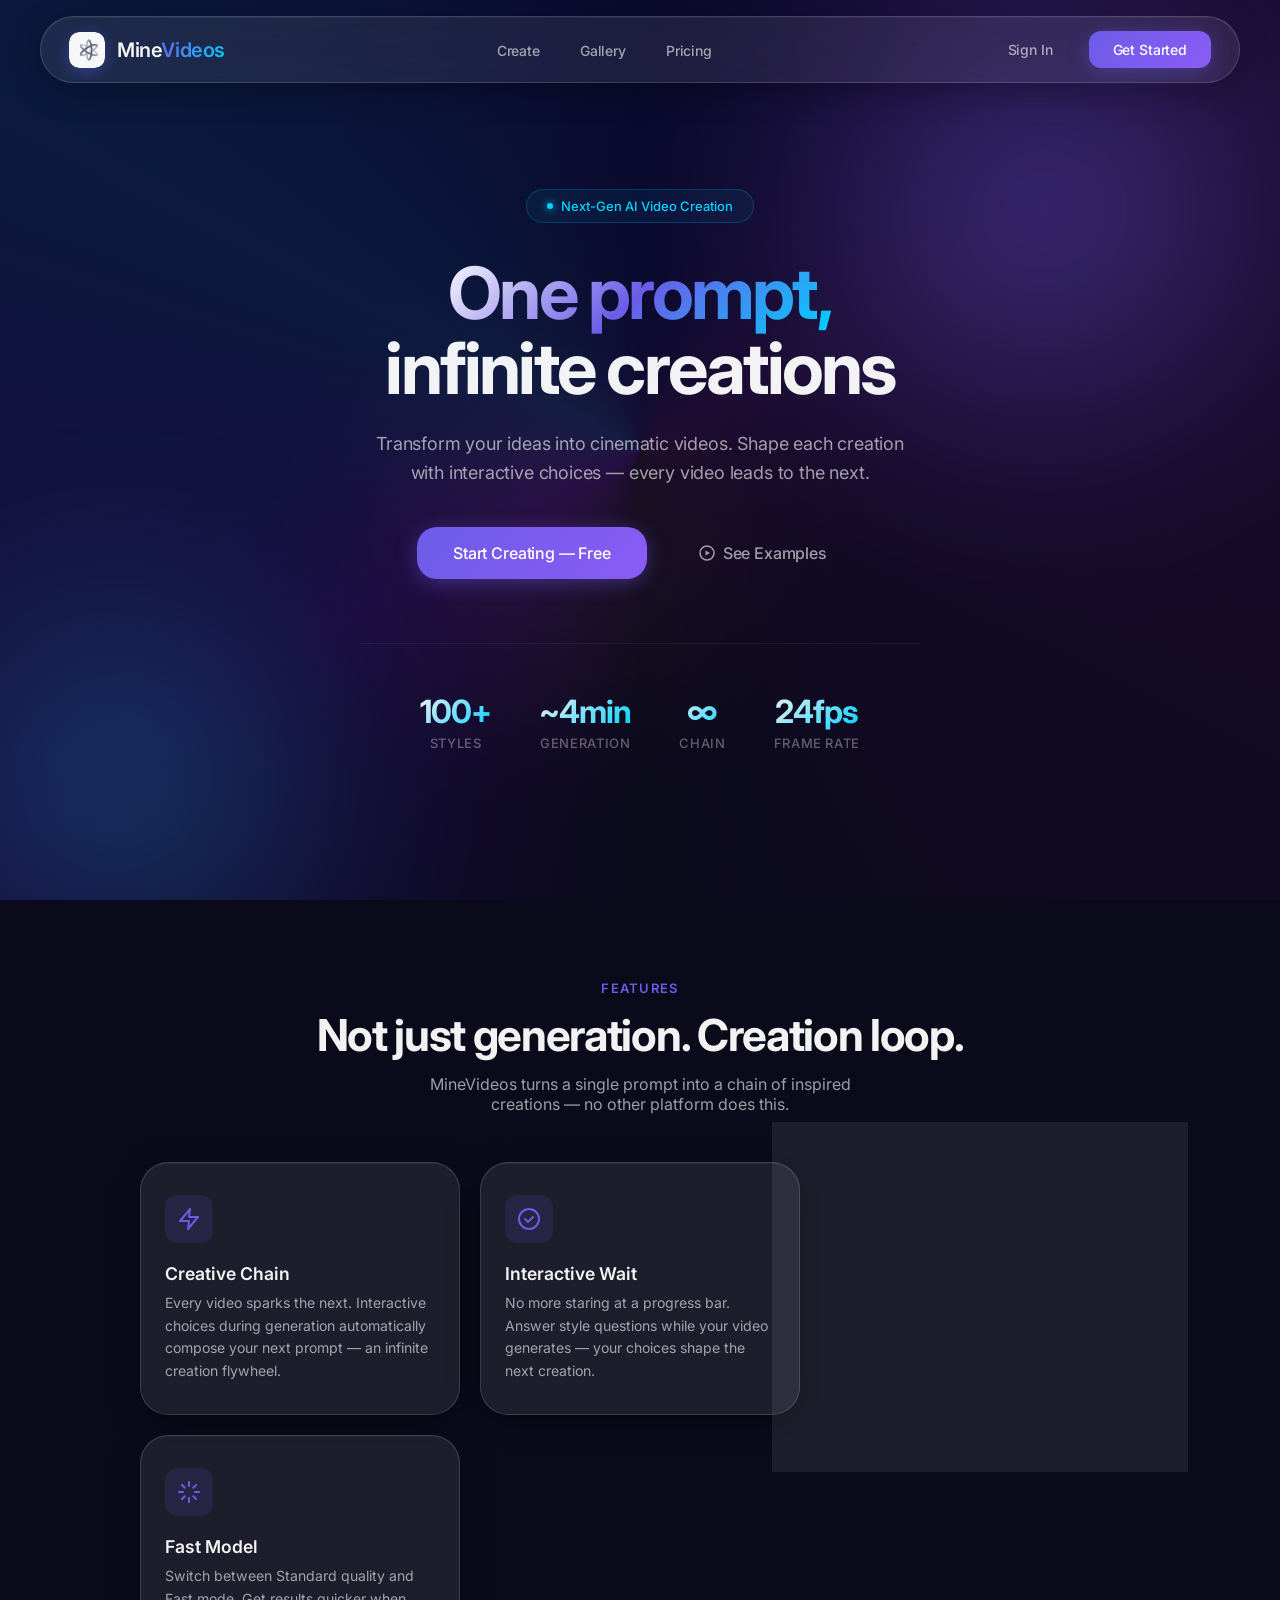
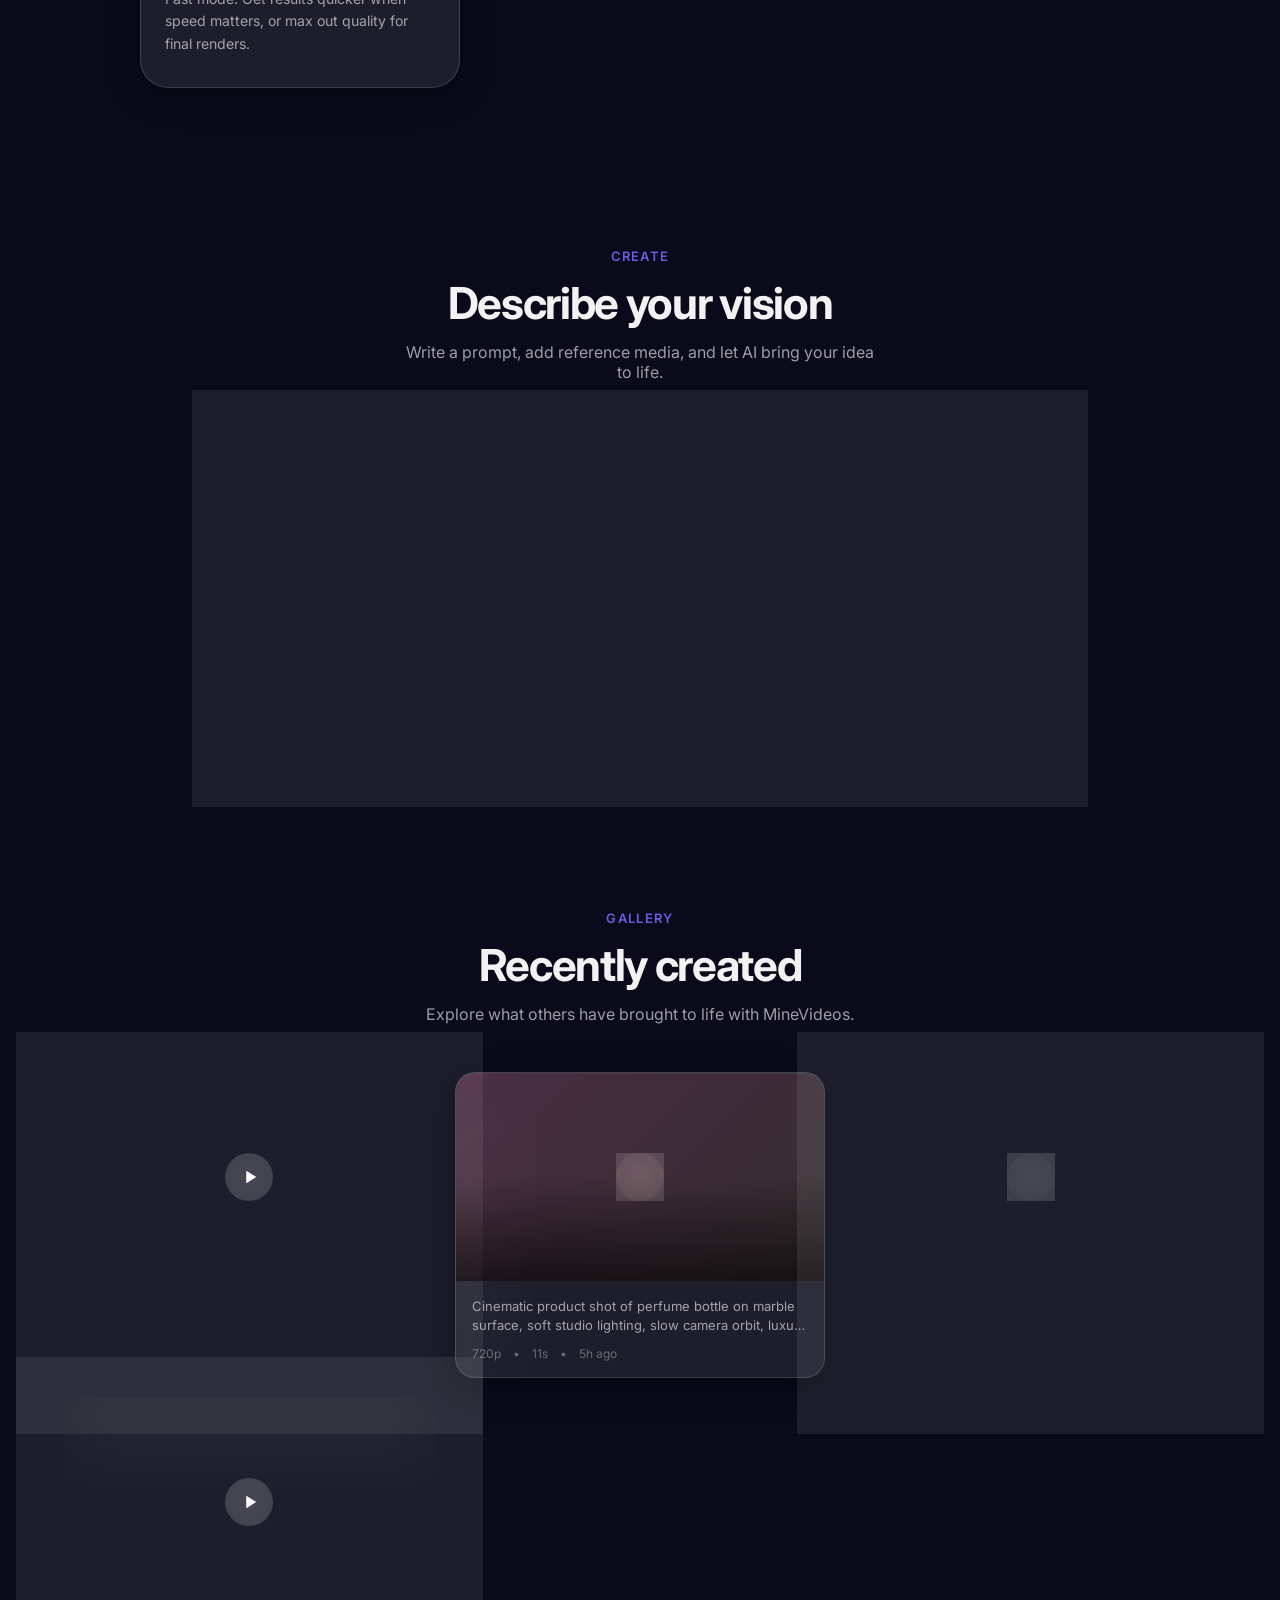
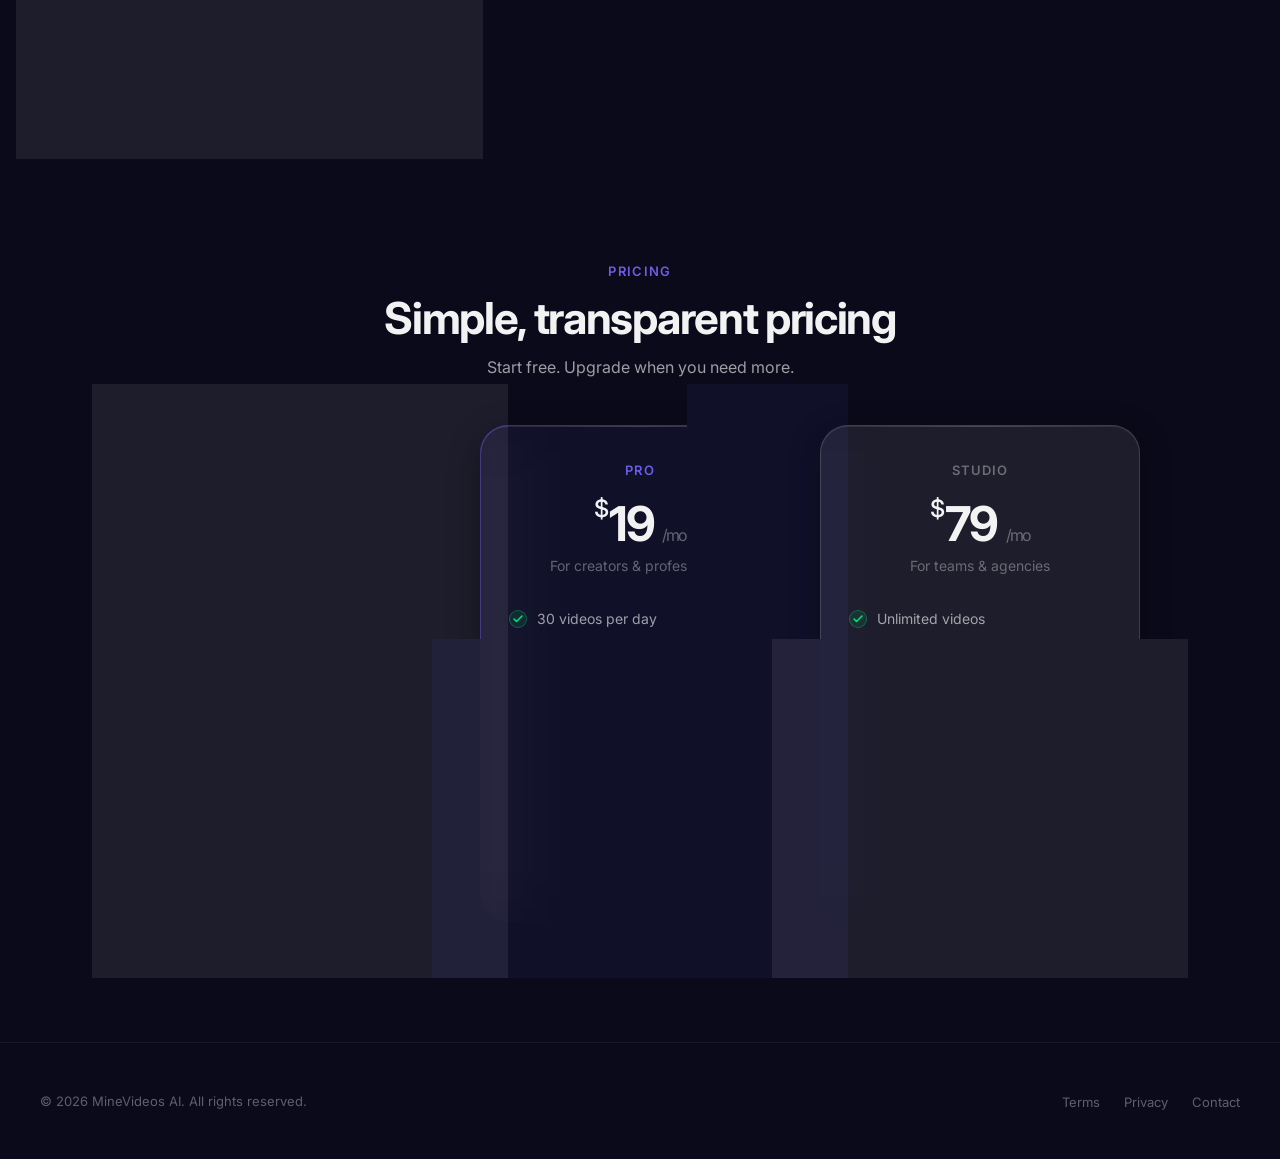
==== commit a3c25824: "feat: competitor-aligned UI upgrade - hero, features section, model selector, pricing" ====
--- a/index.html
+++ b/index.html
@@ -437,6 +437,49 @@
   color: var(--text-secondary);
   max-width: 480px;
   margin: 0 auto;
+}
+
+
+/* ── Features Section ── */
+.features-section {
+  padding: 80px 24px;
+}
+.features-grid {
+  display: grid;
+  grid-template-columns: repeat(auto-fit, minmax(240px, 1fr));
+  gap: 20px;
+  max-width: 1000px;
+  margin: 0 auto;
+}
+.feature-card {
+  padding: 32px 24px;
+  border-radius: var(--radius-lg);
+  transition: all 0.4s var(--transition);
+}
+.feature-card:hover {
+  transform: translateY(-4px);
+  border-color: rgba(255,255,255,0.15);
+}
+.feature-icon {
+  width: 48px;
+  height: 48px;
+  border-radius: 12px;
+  background: rgba(108,92,231,0.12);
+  display: flex;
+  align-items: center;
+  justify-content: center;
+  margin-bottom: 20px;
+  color: var(--accent);
+}
+.feature-card h3 {
+  font-size: 1.1rem;
+  font-weight: 600;
+  margin-bottom: 8px;
+}
+.feature-card p {
+  font-size: 0.88rem;
+  color: var(--text-secondary);
+  line-height: 1.6;
 }
 
 /* ── Prompt Card ── */
@@ -1678,35 +1721,76 @@
   <!-- Hero -->
   <section class="hero">
     <div class="hero-content fade-up">
-      <div class="hero-badge">Powered by Seedance 2.0</div>
+      <div class="hero-badge">Next-Gen AI Video Creation</div>
       <h1>
-        <span class="gradient-text">Create stunning videos</span><br>
-        from your imagination
+        <span class="gradient-text">One prompt,</span><br>
+        infinite creations
       </h1>
-      <p>Transform text prompts into cinematic videos in minutes. No editing skills required — just describe what you see.</p>
+      <p>Transform your ideas into cinematic videos. Shape each creation with interactive choices — every video leads to the next.</p>
       <div class="hero-actions">
         <a href="#create" class="btn btn-primary btn-large">Start Creating — Free</a>
         <a href="#gallery" class="btn btn-ghost btn-large">
           <svg width="16" height="16" viewBox="0 0 16 16" fill="none"><circle cx="8" cy="8" r="7" stroke="currentColor" stroke-width="1.5"/><path d="M6.5 5.5L11 8L6.5 10.5V5.5Z" fill="currentColor"/></svg>
-          Watch Demo
+          See Examples
         </a>
       </div>
       <div class="hero-stats">
         <div class="stat">
-          <div class="stat-value">720p</div>
-          <div class="stat-label">Resolution</div>
+          <div class="stat-value">100+</div>
+          <div class="stat-label">Styles</div>
         </div>
         <div class="stat">
           <div class="stat-value">~4min</div>
           <div class="stat-label">Generation</div>
         </div>
         <div class="stat">
-          <div class="stat-value">5-11s</div>
-          <div class="stat-label">Video Length</div>
+          <div class="stat-value">∞</div>
+          <div class="stat-label">Chain</div>
         </div>
         <div class="stat">
           <div class="stat-value">24fps</div>
           <div class="stat-label">Frame Rate</div>
+        </div>
+      </div>
+    </div>
+  </section>
+
+  <!-- Features -->
+  <section class="features-section" id="features">
+    <div class="container">
+      <div class="section-header fade-up">
+        <div class="section-label">Features</div>
+        <h2 class="section-title">Not just generation. Creation loop.</h2>
+        <p class="section-desc">MineVideos turns a single prompt into a chain of inspired creations — no other platform does this.</p>
+      </div>
+      <div class="features-grid fade-up">
+        <div class="feature-card glass">
+          <div class="feature-icon">
+            <svg width="24" height="24" viewBox="0 0 24 24" fill="none"><path d="M13 2L3 14h9l-1 8 10-12h-9l1-8z" stroke="currentColor" stroke-width="2" stroke-linecap="round" stroke-linejoin="round"/></svg>
+          </div>
+          <h3>Creative Chain</h3>
+          <p>Every video sparks the next. Interactive choices during generation automatically compose your next prompt — an infinite creation flywheel.</p>
+        </div>
+        <div class="feature-card glass">
+          <div class="feature-icon">
+            <svg width="24" height="24" viewBox="0 0 24 24" fill="none"><circle cx="12" cy="12" r="10" stroke="currentColor" stroke-width="2"/><path d="M8 12l3 3 5-5" stroke="currentColor" stroke-width="2" stroke-linecap="round" stroke-linejoin="round"/></svg>
+          </div>
+          <h3>Interactive Wait</h3>
+          <p>No more staring at a progress bar. Answer style questions while your video generates — your choices shape the next creation.</p>
+        </div>
+        <div class="feature-card glass">
+          <div class="feature-icon">
+            <svg width="24" height="24" viewBox="0 0 24 24" fill="none"><rect x="2" y="3" width="20" height="14" rx="2" stroke="currentColor" stroke-width="2"/><path d="M8 21h8M12 17v4" stroke="currentColor" stroke-width="2" stroke-linecap="round"/></svg>
+          </div>
+          <h3>Cinema Quality</h3>
+          <p>720p resolution, 24fps cinematic output. Choose 16:9, 9:16, or 1:1 aspect ratios. 5s or 11s duration options.</p>
+        </div>
+        <div class="feature-card glass">
+          <div class="feature-icon">
+            <svg width="24" height="24" viewBox="0 0 24 24" fill="none"><path d="M12 2v4M12 18v4M4.93 4.93l2.83 2.83M16.24 16.24l2.83 2.83M2 12h4M18 12h4M4.93 19.07l2.83-2.83M16.24 7.76l2.83-2.83" stroke="currentColor" stroke-width="2" stroke-linecap="round"/></svg>
+          </div>
+          <h3>Fast Model</h3>
+          <p>Switch between Standard quality and Fast mode. Get results quicker when speed matters, or max out quality for final renders.</p>
         </div>
       </div>
     </div>
@@ -1762,6 +1846,15 @@
             </div>
             <div class="control-chip" data-duration="5">5s</div>
             <div class="control-chip" data-duration="11">11s</div>
+
+            <div class="control-chip active" data-model="standard" title="Standard quality">
+              <svg width="12" height="12" viewBox="0 0 12 12" fill="none"><path d="M6 1l1.5 3.5L11 5.5l-2.8 2.2.8 3.8L6 9.5 3 11.5l.8-3.8L1 5.5l3.5-1z" stroke="currentColor" stroke-width="1" fill="none"/></svg>
+              HD
+            </div>
+            <div class="control-chip" data-model="fast" title="Fast generation">
+              <svg width="12" height="12" viewBox="0 0 12 12" fill="none"><path d="M10 3L4 9M4 9L2 7M4 9l2 2" stroke="currentColor" stroke-width="1.2" stroke-linecap="round"/></svg>
+              Fast
+            </div>
           </div>
           <button class="generate-btn" id="generateBtn">
             <span class="spinner"></span>
@@ -1932,7 +2025,7 @@
           </div>
           <div class="pricing-desc">Try MineVideos at no cost</div>
           <ul class="pricing-features">
-            <li>3 videos per day</li>
+            <li>2 videos per day</li>
             <li>720p resolution</li>
             <li>5s duration</li>
             <li>Text-to-video only</li>
@@ -1945,16 +2038,16 @@
         <div class="pricing-card glass featured">
           <div class="pricing-label">Pro</div>
           <div class="pricing-value">
-            <span class="currency">$</span>29
+            <span class="currency">$</span>19
             <span class="period">/mo</span>
           </div>
           <div class="pricing-desc">For creators & professionals</div>
           <ul class="pricing-features">
-            <li>50 videos per day</li>
-            <li>1080p resolution</li>
+            <li>30 videos per day</li>
+            <li>720p resolution</li>
             <li>Up to 11s duration</li>
-            <li>Image & video reference</li>
-            <li>Audio generation</li>
+            <li>Creative chain (interactive quiz)</li>
+            <li>Fast model access</li>
             <li>Priority queue</li>
           </ul>
           <button class="pricing-btn pricing-btn-fill">Start Pro Trial</button>
@@ -1964,7 +2057,7 @@
         <div class="pricing-card glass">
           <div class="pricing-label">Studio</div>
           <div class="pricing-value">
-            <span class="currency">$</span>99
+            <span class="currency">$</span>79
             <span class="period">/mo</span>
           </div>
           <div class="pricing-desc">For teams & agencies</div>
@@ -1972,7 +2065,7 @@
             <li>Unlimited videos</li>
             <li>1080p resolution</li>
             <li>Up to 11s duration</li>
-            <li>All reference types</li>
+            <li>All creation features</li>
             <li>API access</li>
             <li>Dedicated support</li>
           </ul>
@@ -2050,6 +2143,16 @@
   chip.addEventListener('click', () => {
     document.querySelectorAll('.control-chip[data-duration]').forEach(c => c.classList.remove('active'));
     chip.classList.add('active');
+  });
+});
+
+// ── Model chips
+let selectedModel = 'standard';
+document.querySelectorAll('.control-chip[data-model]').forEach(chip => {
+  chip.addEventListener('click', () => {
+    document.querySelectorAll('.control-chip[data-model]').forEach(c => c.classList.remove('active'));
+    chip.classList.add('active');
+    selectedModel = chip.dataset.model;
   });
 });
 
@@ -2596,7 +2699,7 @@
             'Content-Type': 'application/json',
             'Authorization': 'Bearer ' + token
           },
-          body: JSON.stringify({ prompt, ratio, duration, model: 'fast' })
+          body: JSON.stringify({ prompt, ratio, duration, model: selectedModel === 'fast' ? 'fast' : undefined })
         });
         
         const data = await res.json();
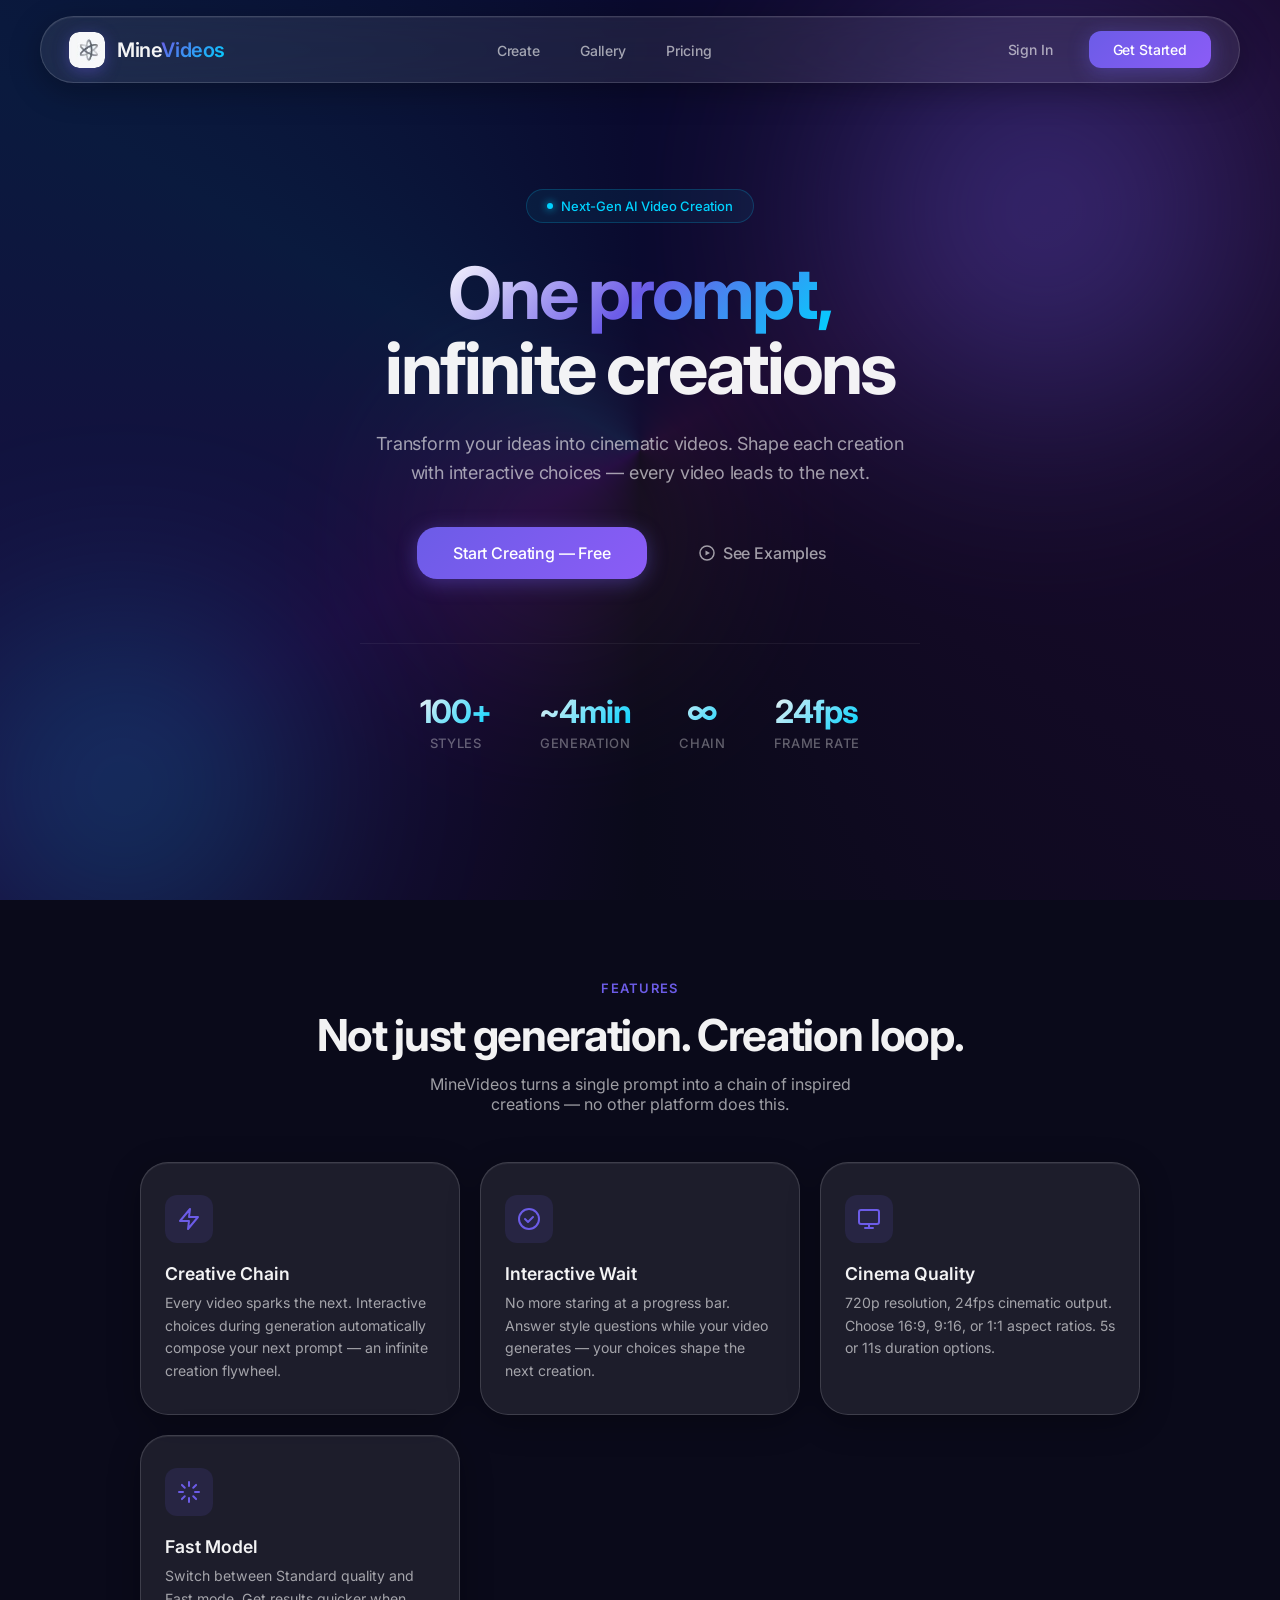
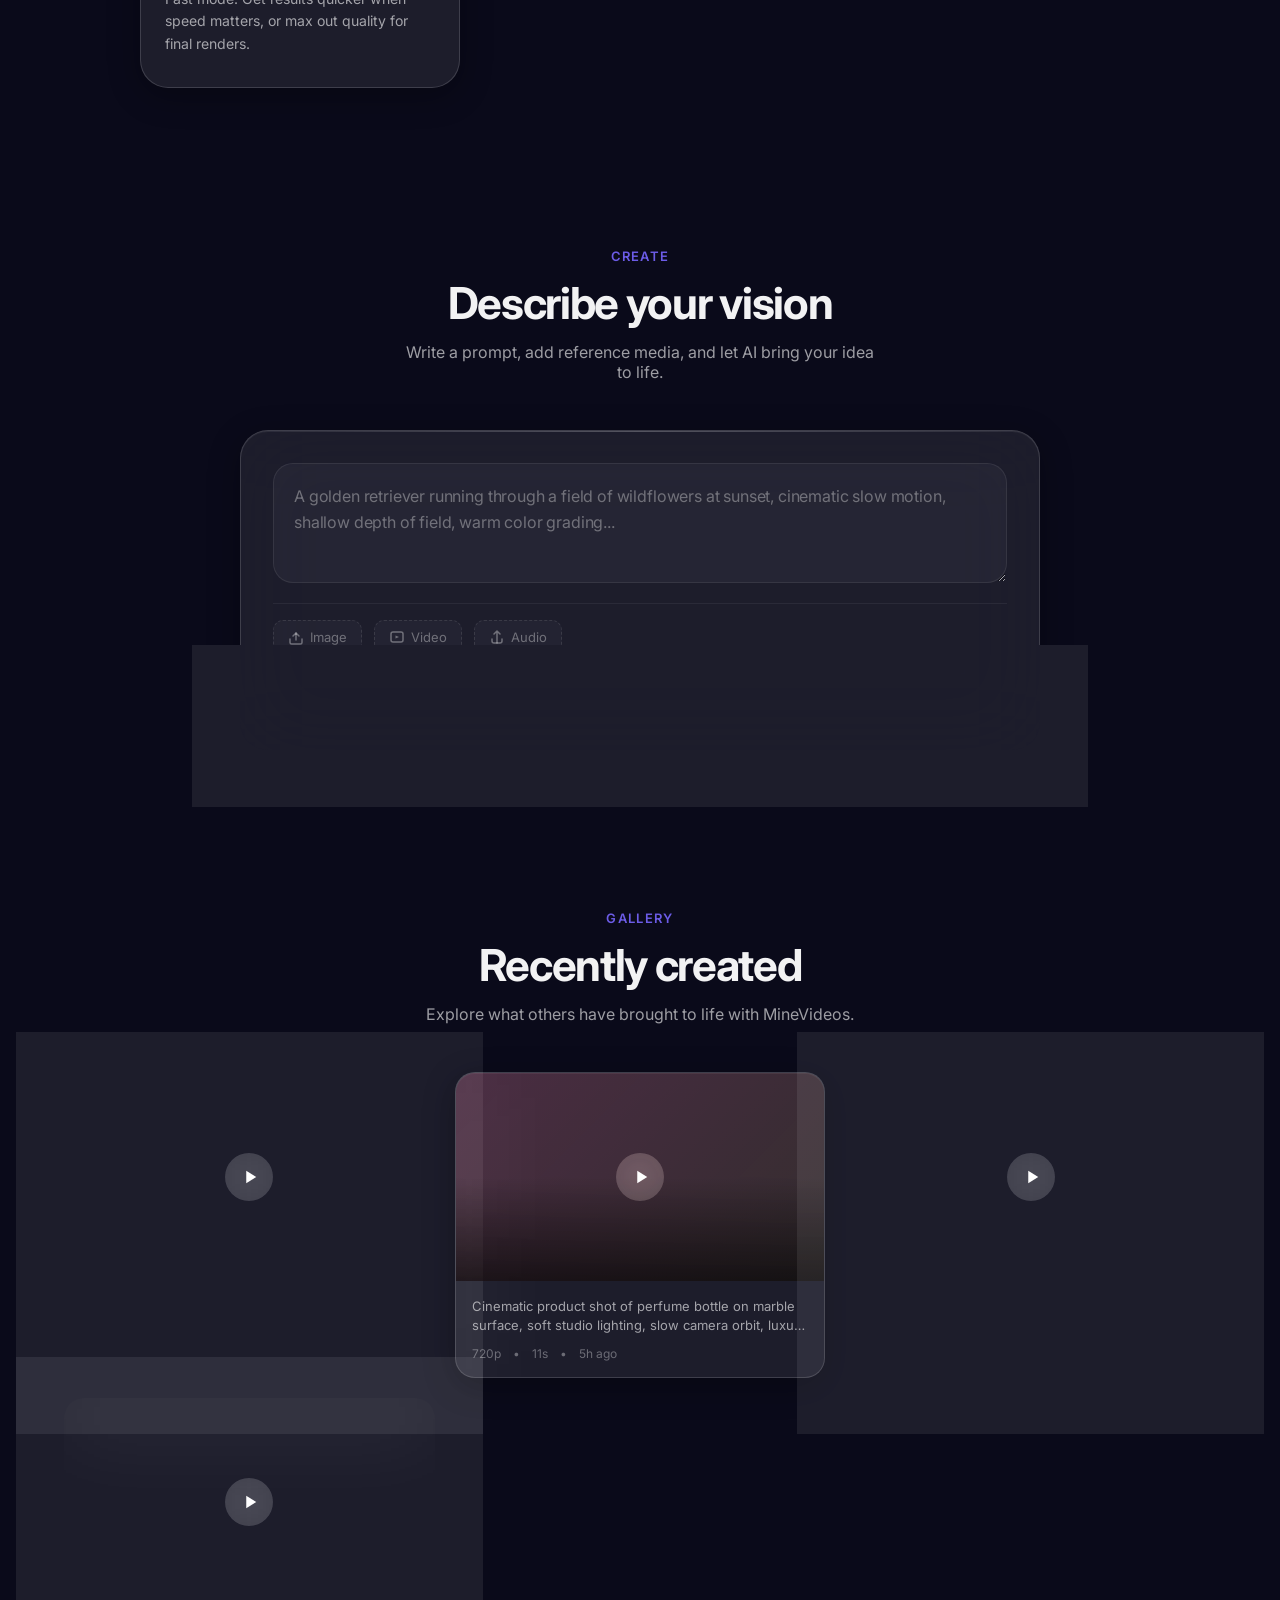
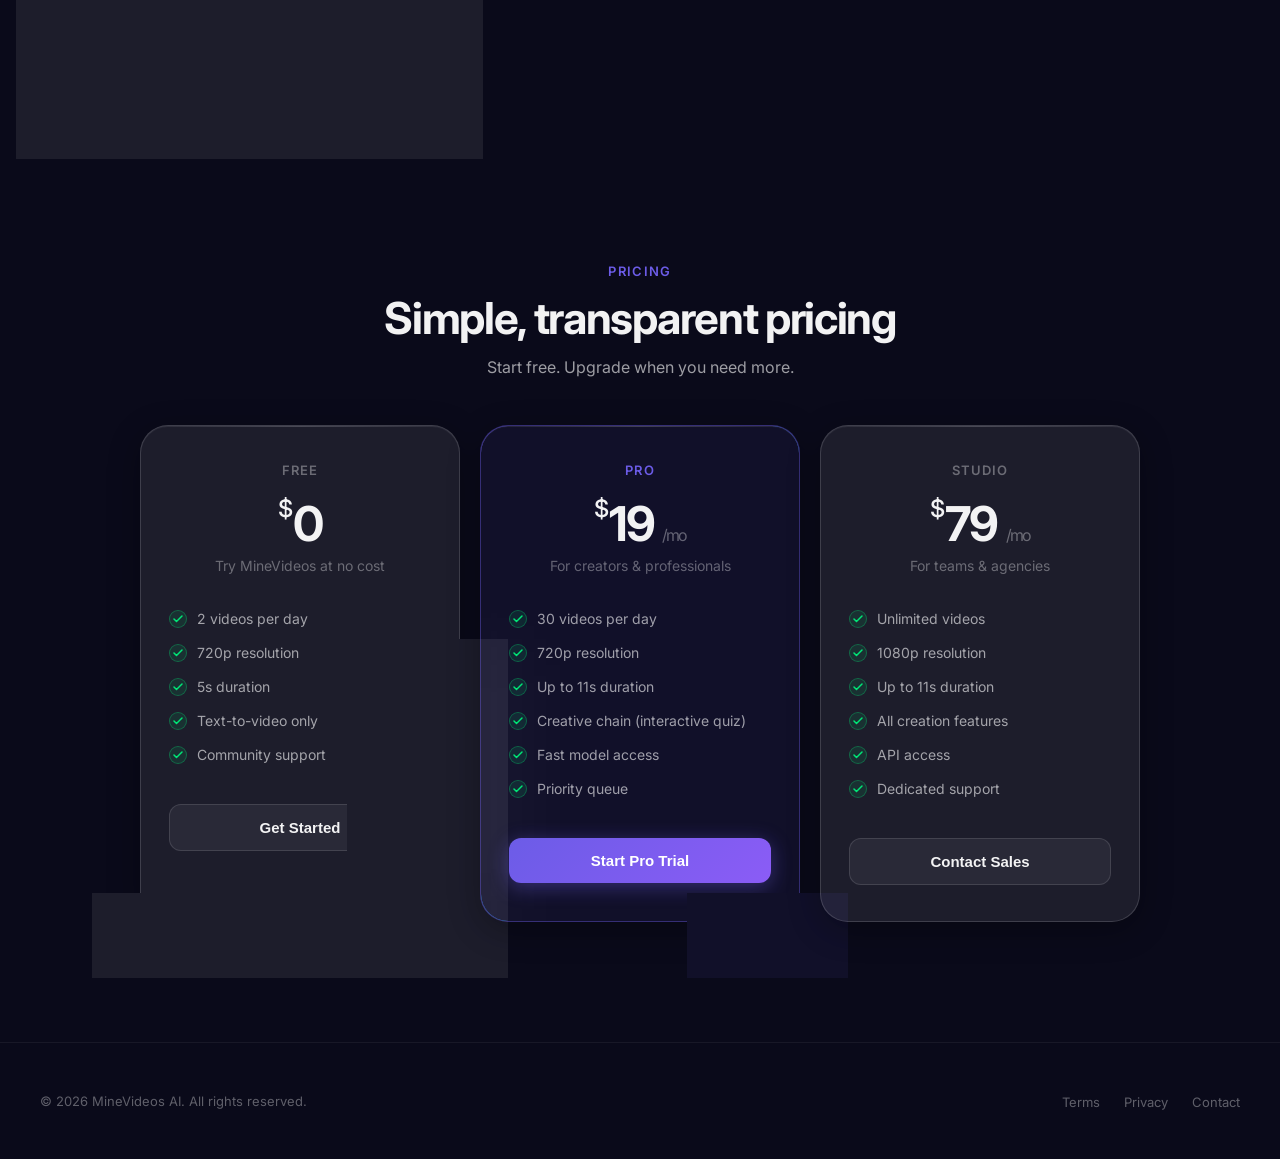
==== commit fb47eae9: "Merge branch 'main' of https://github.com/Link499/minevideos" ====
--- a/index.html
+++ b/index.html
@@ -1316,44 +1316,190 @@
     display: block;
   }
 
+  .nav-inner {
+    padding: 10px 16px;
+  }
+
+  .hero {
+    padding: 100px 16px 60px;
+  }
+
   .hero h1 {
     font-size: 36px;
   }
 
+  .hero p {
+    font-size: 16px;
+  }
+
   .hero-stats {
-    gap: 24px;
+    gap: 20px;
+    flex-wrap: wrap;
+    justify-content: center;
   }
 
   .stat-value {
     font-size: 24px;
   }
 
+  .create-section {
+    padding: 60px 16px;
+  }
+
   .prompt-card {
-    padding: 20px;
+    padding: 20px 16px;
+  }
+
+  .prompt-textarea {
+    padding: 16px;
+    font-size: 16px;
+    min-height: 100px;
+  }
+
+  .attachments-bar {
+    flex-wrap: wrap;
+    gap: 8px;
+  }
+
+  .attach-btn {
+    flex: 1 1 auto;
+    min-width: 80px;
+    justify-content: center;
+    padding: 8px 10px;
   }
 
   .prompt-controls {
     flex-direction: column;
     align-items: stretch;
+    gap: 16px;
+  }
+
+  .control-group {
+    flex-wrap: wrap;
+    gap: 8px;
+    justify-content: center;
+  }
+
+  .control-chip {
+    flex: 0 1 auto;
+    padding: 8px 14px;
+    font-size: 13px;
   }
 
   .generate-btn {
     width: 100%;
     justify-content: center;
+    padding: 14px 24px;
+  }
+
+  .gallery-section {
+    padding: 60px 16px;
   }
 
   .gallery-grid {
     grid-template-columns: 1fr;
+    gap: 16px;
+  }
+
+  .pricing-section {
+    padding: 60px 16px 100px;
   }
 
   .pricing-grid {
     grid-template-columns: 1fr;
     max-width: 400px;
+    gap: 16px;
   }
 
   .footer-inner {
     flex-direction: column;
     text-align: center;
+  }
+
+  .section-header {
+    margin-bottom: 32px;
+  }
+}
+
+/* ── Extra small devices ── */
+@media (max-width: 380px) {
+  .hero h1 {
+    font-size: 28px;
+  }
+
+  .hero-badge {
+    font-size: 12px;
+    padding: 6px 14px;
+  }
+
+  .hero-actions {
+    flex-direction: column;
+    width: 100%;
+  }
+
+  .hero-actions .btn-large {
+    width: 100%;
+    justify-content: center;
+  }
+
+  .hero-stats {
+    gap: 12px;
+  }
+
+  .stat {
+    flex: 0 1 45%;
+  }
+
+  .stat-value {
+    font-size: 20px;
+  }
+
+  .stat-label {
+    font-size: 11px;
+  }
+
+  .prompt-card {
+    padding: 16px 12px;
+  }
+
+  .prompt-textarea {
+    padding: 14px;
+    font-size: 15px;
+  }
+
+  .control-chip {
+    padding: 6px 12px;
+    font-size: 12px;
+  }
+
+  .attach-btn {
+    font-size: 12px;
+    padding: 6px 8px;
+  }
+
+  .section-title {
+    font-size: 24px;
+  }
+
+  .section-desc {
+    font-size: 14px;
+  }
+
+  .pricing-card {
+    padding: 28px 20px;
+  }
+
+  .pricing-value {
+    font-size: 40px;
+  }
+
+  .logo-text {
+    font-size: 17px;
+  }
+
+  .auth-modal {
+    padding: 2rem 1.2rem 1.5rem;
+    width: 95%;
   }
 }
 
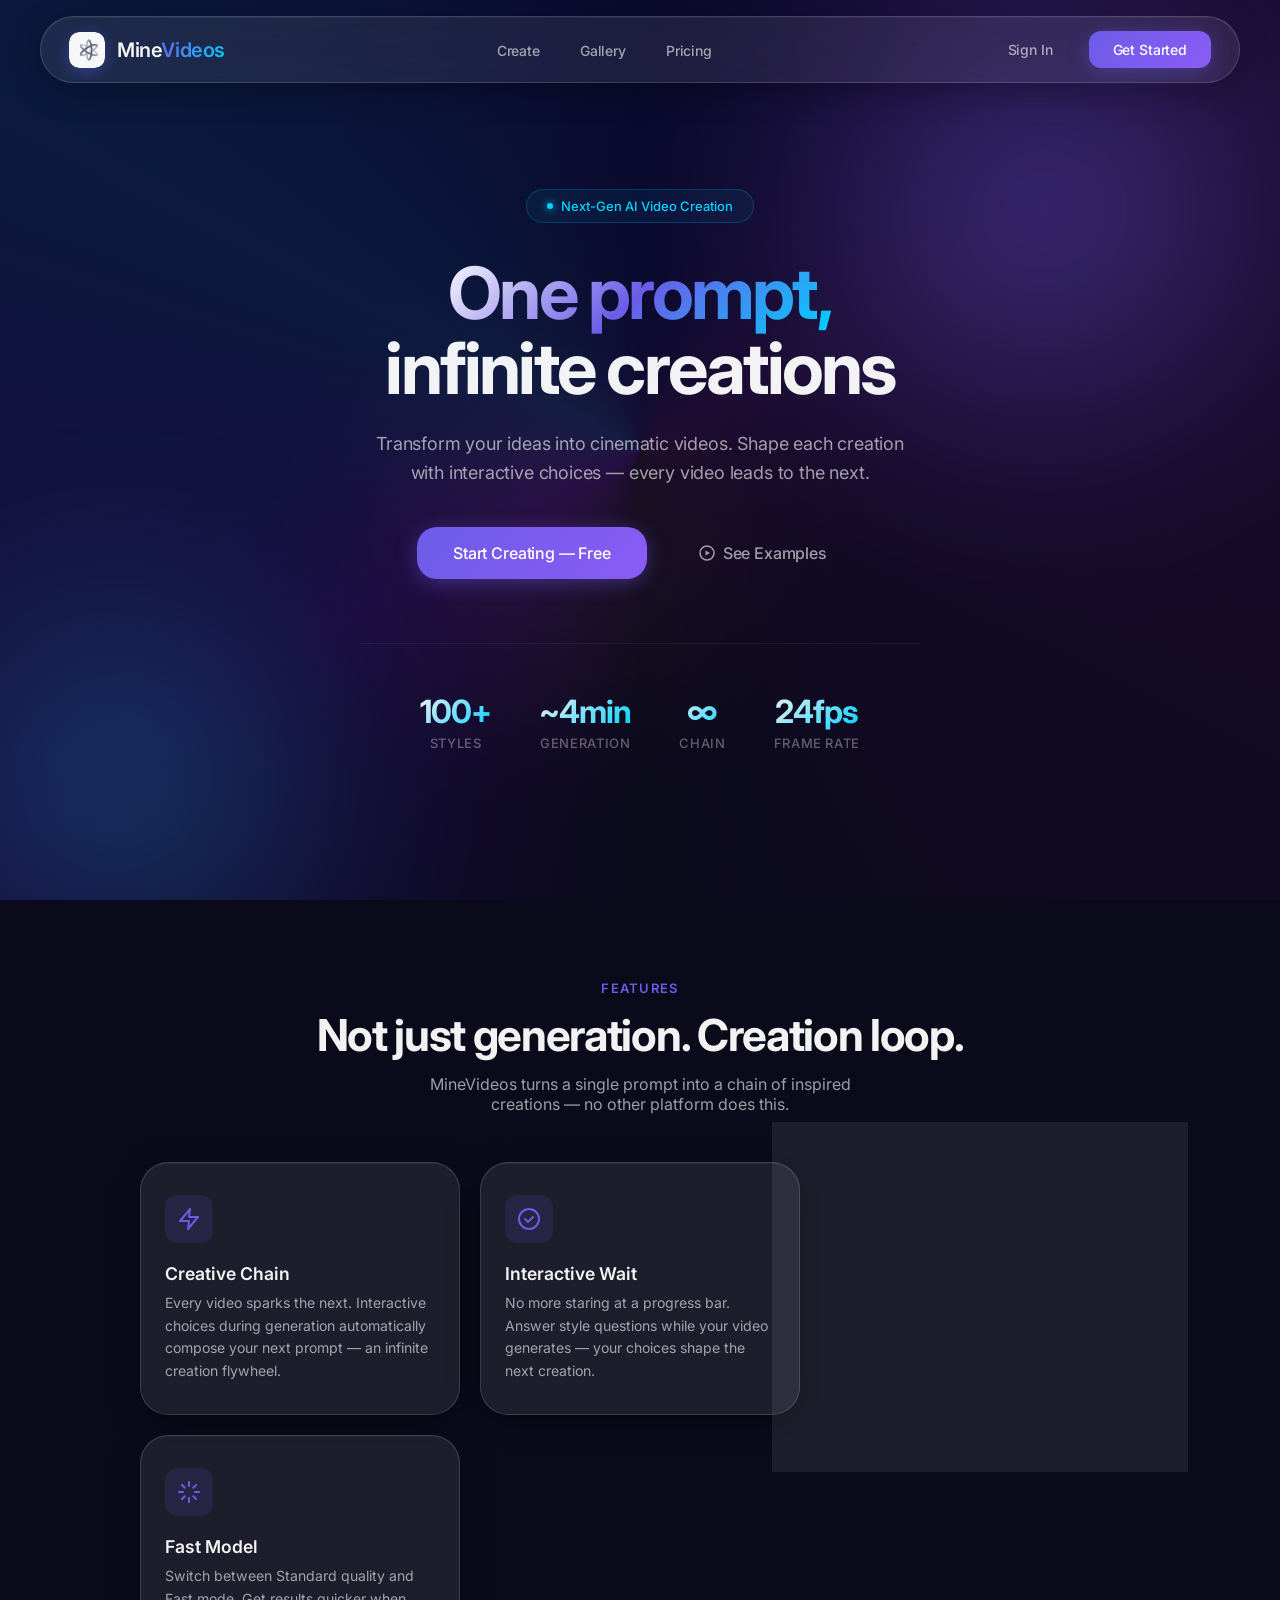
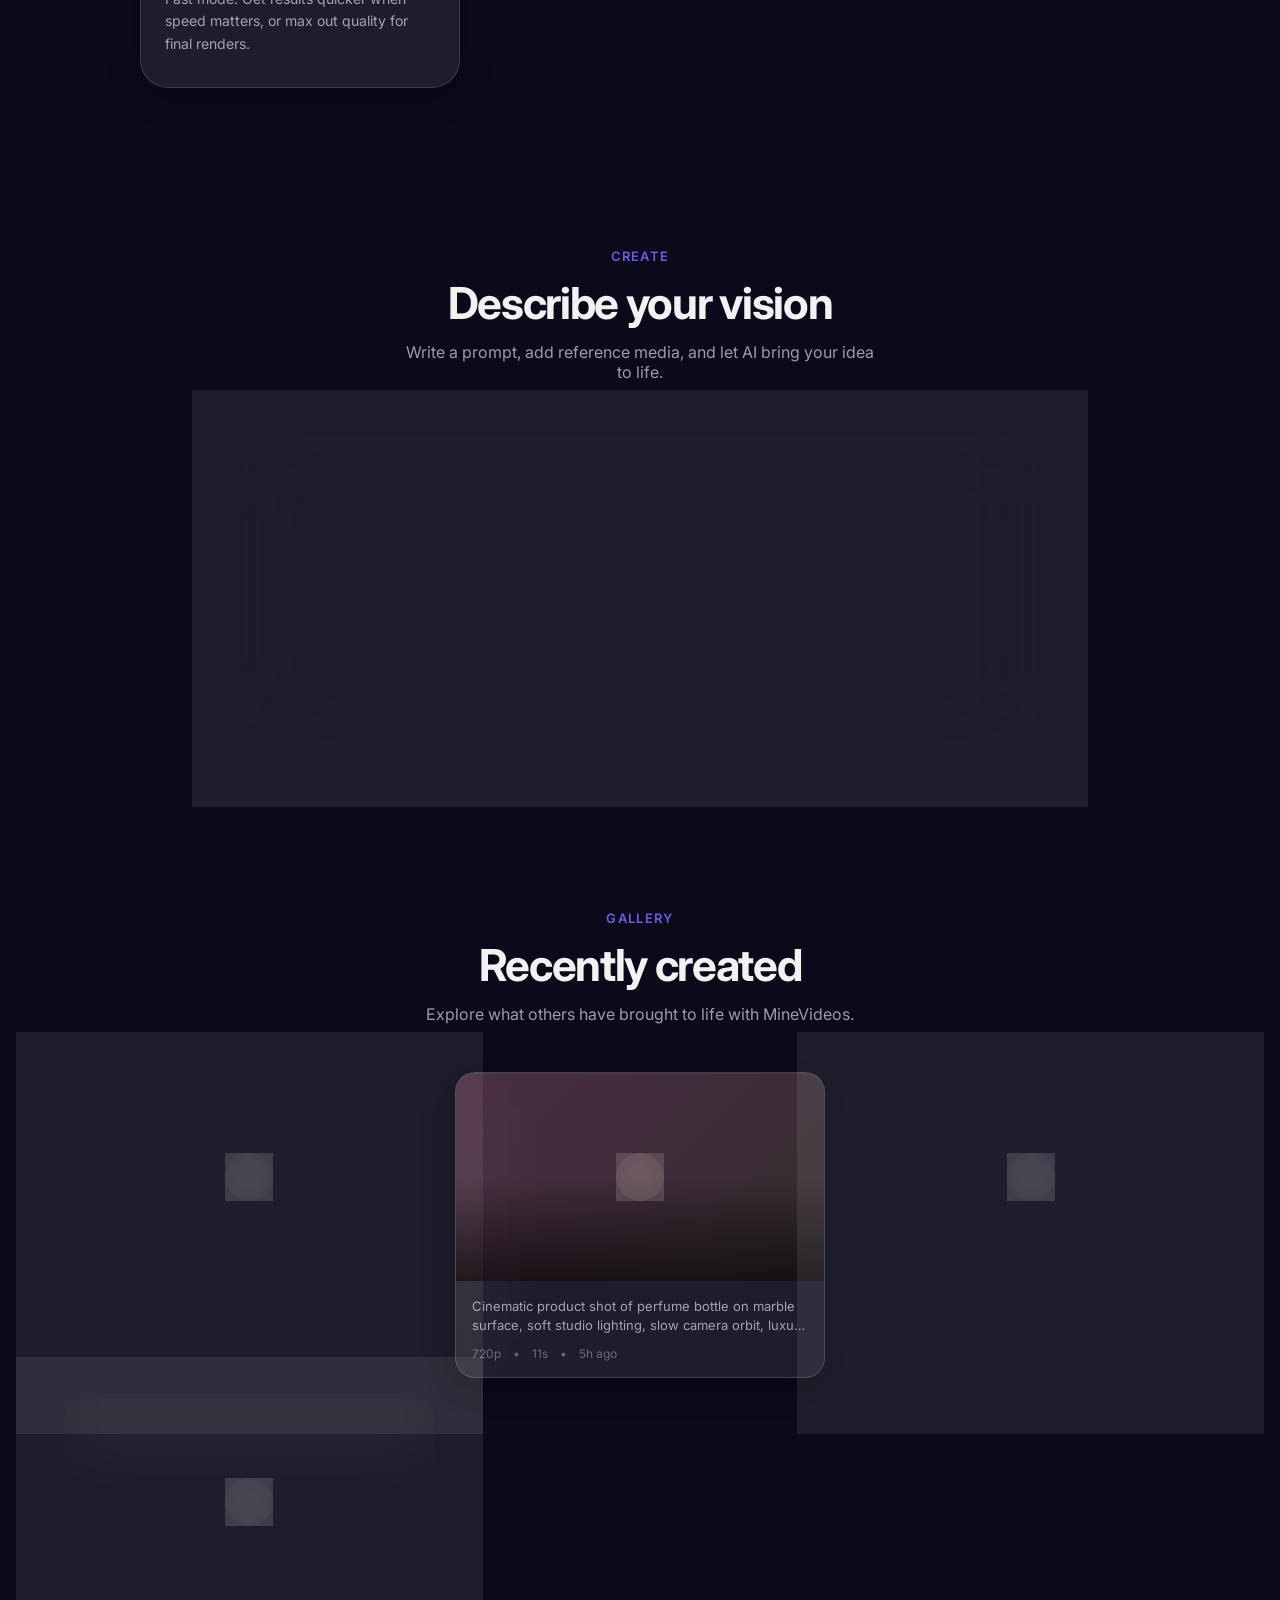
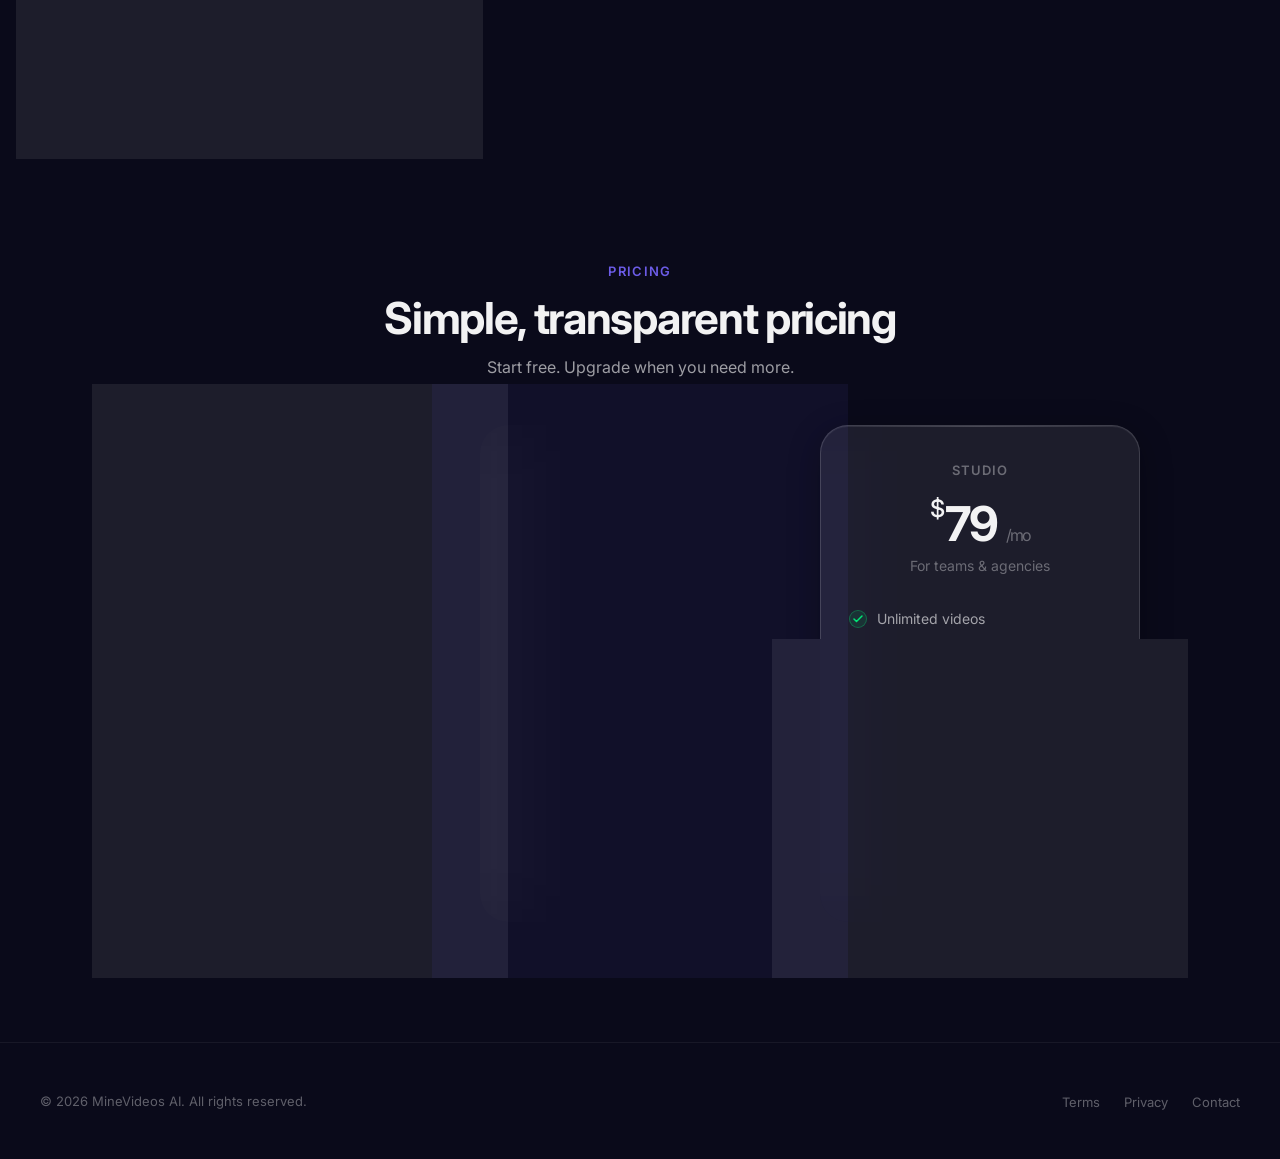
==== commit bf5a6b2f: "feat: add image upload with preview, voice recording (Whisper STT), and dynamic DeepSeek questionnai" ====
--- a/index.html
+++ b/index.html
@@ -542,6 +542,56 @@
   gap: 12px;
 }
 
+/* Upload Preview */
+.upload-preview {
+  margin-top: 12px;
+  animation: fadeUp 0.3s ease;
+}
+.preview-item {
+  position: relative;
+  display: inline-block;
+  border-radius: 12px;
+  overflow: hidden;
+  border: 1px solid var(--border);
+  background: rgba(255,255,255,0.03);
+}
+.preview-item img {
+  display: block;
+  max-width: 200px;
+  max-height: 140px;
+  object-fit: cover;
+}
+.preview-remove {
+  position: absolute;
+  top: 4px;
+  right: 4px;
+  width: 24px;
+  height: 24px;
+  border-radius: 50%;
+  background: rgba(0,0,0,0.6);
+  color: #fff;
+  border: none;
+  cursor: pointer;
+  font-size: 1rem;
+  display: flex;
+  align-items: center;
+  justify-content: center;
+  transition: background 0.2s;
+}
+.preview-remove:hover { background: rgba(255,60,60,0.8); }
+
+/* Voice Recording State */
+.attach-btn.recording {
+  color: #ff4757 !important;
+  border-color: rgba(255,71,87,0.4) !important;
+  background: rgba(255,71,87,0.1) !important;
+  animation: pulse-record 1.5s infinite;
+}
+@keyframes pulse-record {
+  0%, 100% { box-shadow: 0 0 0 0 rgba(255,71,87,0.3); }
+  50% { box-shadow: 0 0 0 6px rgba(255,71,87,0); }
+}
+
 .control-group {
   display: flex;
   align-items: center;
@@ -1390,6 +1440,15 @@
     width: 100%;
     justify-content: center;
     padding: 14px 24px;
+  }
+
+  .preview-item img {
+    max-width: 150px;
+    max-height: 100px;
+  }
+
+  .gen-quiz-options {
+    grid-template-columns: 1fr;
   }
 
   .gallery-section {
@@ -1962,18 +2021,28 @@
         </div>
 
         <div class="attachments-bar">
-          <label class="attach-btn">
+          <label class="attach-btn" id="imageUploadBtn">
             <svg viewBox="0 0 16 16" fill="none"><path d="M14 10V13.5C14 14.33 13.33 15 12.5 15H3.5C2.67 15 2 14.33 2 13.5V10" stroke="currentColor" stroke-width="1.5" stroke-linecap="round"/><path d="M5 7L8 4L11 7" stroke="currentColor" stroke-width="1.5" stroke-linecap="round" stroke-linejoin="round"/><path d="M8 4V11" stroke="currentColor" stroke-width="1.5" stroke-linecap="round"/></svg>
             Image
+            <input type="file" id="imageFileInput" accept="image/*" style="display:none">
           </label>
-          <label class="attach-btn">
+          <label class="attach-btn" id="videoUploadBtn">
             <svg viewBox="0 0 16 16" fill="none"><rect x="2" y="3" width="12" height="10" rx="2" stroke="currentColor" stroke-width="1.5"/><path d="M6.5 6.5L10 8L6.5 9.5V6.5Z" fill="currentColor"/></svg>
             Video
+            <input type="file" id="videoFileInput" accept="video/*" style="display:none">
           </label>
-          <label class="attach-btn">
-            <svg viewBox="0 0 16 16" fill="none"><path d="M8 2V14M8 2L5 5M8 2L11 5" stroke="currentColor" stroke-width="1.5" stroke-linecap="round" stroke-linejoin="round"/><path d="M3 10V12C3 13.1 3.9 14 5 14H11C12.1 14 13 13.1 13 12V10" stroke="currentColor" stroke-width="1.5" stroke-linecap="round"/></svg>
-            Audio
-          </label>
+          <button class="attach-btn" id="voiceRecordBtn" type="button">
+            <svg viewBox="0 0 16 16" fill="none"><path d="M8 10.5a2.5 2.5 0 002.5-2.5V5a2.5 2.5 0 00-5 0v3a2.5 2.5 0 002.5 2.5z" stroke="currentColor" stroke-width="1.5"/><path d="M4 8a4 4 0 008 0M8 12.5V14.5" stroke="currentColor" stroke-width="1.5" stroke-linecap="round"/></svg>
+            <span id="voiceBtnLabel">Voice</span>
+          </button>
+        </div>
+
+        <!-- Image Preview -->
+        <div class="upload-preview" id="uploadPreview" style="display:none;">
+          <div class="preview-item" id="imagePreview">
+            <img id="previewImg" src="" alt="Preview">
+            <button class="preview-remove" id="removePreview">&times;</button>
+          </div>
         </div>
 
         <div class="prompt-controls">
@@ -2839,13 +2908,18 @@
       showGenAnimation(prompt);
       
       try {
+        const requestBody = { prompt, ratio, duration, model: selectedModel === 'fast' ? 'fast' : undefined };
+        if (uploadedImageBase64) {
+          requestBody.reference_image = uploadedImageBase64;
+        }
+
         const res = await fetch(API_BASE + '/api/v1/video/generate', {
           method: 'POST',
           headers: {
             'Content-Type': 'application/json',
             'Authorization': 'Bearer ' + token
           },
-          body: JSON.stringify({ prompt, ratio, duration, model: selectedModel === 'fast' ? 'fast' : undefined })
+          body: JSON.stringify(requestBody)
         });
         
         const data = await res.json();
@@ -3003,6 +3077,182 @@
     }, 5000);
   }
   
+  // ── Image Upload ──
+  const imageFileInput = document.getElementById('imageFileInput');
+  const uploadPreview = document.getElementById('uploadPreview');
+  const previewImg = document.getElementById('previewImg');
+  const removePreview = document.getElementById('removePreview');
+  let uploadedImageBase64 = null;
+
+  if (imageFileInput) {
+    imageFileInput.addEventListener('change', (e) => {
+      const file = e.target.files[0];
+      if (!file) return;
+      if (file.size > 10 * 1024 * 1024) {
+        alert('Image must be under 10MB');
+        return;
+      }
+      const reader = new FileReader();
+      reader.onload = (ev) => {
+        uploadedImageBase64 = ev.target.result;
+        previewImg.src = uploadedImageBase64;
+        uploadPreview.style.display = 'block';
+      };
+      reader.readAsDataURL(file);
+    });
+  }
+
+  if (removePreview) {
+    removePreview.addEventListener('click', () => {
+      uploadedImageBase64 = null;
+      uploadPreview.style.display = 'none';
+      imageFileInput.value = '';
+    });
+  }
+
+  // ── Voice Recording (Whisper STT ready) ──
+  const voiceRecordBtn = document.getElementById('voiceRecordBtn');
+  const voiceBtnLabel = document.getElementById('voiceBtnLabel');
+  let mediaRecorder = null;
+  let audioChunks = [];
+  let isRecording = false;
+
+  if (voiceRecordBtn) {
+    voiceRecordBtn.addEventListener('click', async () => {
+      if (isRecording) {
+        // Stop recording
+        mediaRecorder.stop();
+        return;
+      }
+      try {
+        const stream = await navigator.mediaDevices.getUserMedia({ audio: true });
+        mediaRecorder = new MediaRecorder(stream);
+        audioChunks = [];
+
+        mediaRecorder.ondataavailable = (e) => {
+          if (e.data.size > 0) audioChunks.push(e.data);
+        };
+
+        mediaRecorder.onstop = async () => {
+          stream.getTracks().forEach(t => t.stop());
+          voiceRecordBtn.classList.remove('recording');
+          voiceBtnLabel.textContent = 'Voice';
+          isRecording = false;
+
+          // Send to backend for Whisper STT
+          const audioBlob = new Blob(audioChunks, { type: 'audio/webm' });
+          if (audioBlob.size > 0) {
+            await transcribeAudio(audioBlob);
+          }
+        };
+
+        mediaRecorder.start();
+        isRecording = true;
+        voiceRecordBtn.classList.add('recording');
+        voiceBtnLabel.textContent = 'Stop';
+      } catch (err) {
+        console.error('Mic access denied:', err);
+        alert('Microphone access is required for voice input');
+      }
+    });
+  }
+
+  async function transcribeAudio(audioBlob) {
+    const token = localStorage.getItem('mv_token');
+    if (!token) {
+      authOverlay.style.display = 'flex';
+      return;
+    }
+    try {
+      const formData = new FormData();
+      formData.append('audio', audioBlob, 'recording.webm');
+      const res = await fetch(API_BASE + '/api/v1/audio/transcribe', {
+        method: 'POST',
+        headers: { 'Authorization': 'Bearer ' + token },
+        body: formData
+      });
+      const data = await res.json();
+      if (data.text && promptInput) {
+        promptInput.value = data.text;
+        promptInput.focus();
+      }
+    } catch (err) {
+      console.error('Transcription error:', err);
+      // Fallback: try browser SpeechRecognition
+      fallbackSpeechRecognition();
+    }
+  }
+
+  function fallbackSpeechRecognition() {
+    const SpeechRecognition = window.SpeechRecognition || window.webkitSpeechRecognition;
+    if (!SpeechRecognition) {
+      alert('Voice input is not supported in this browser');
+      return;
+    }
+    const recognition = new SpeechRecognition();
+    recognition.lang = 'en-US';
+    recognition.continuous = false;
+    recognition.interimResults = false;
+    recognition.onresult = (event) => {
+      const transcript = event.results[0][0].transcript;
+      if (promptInput) {
+        promptInput.value = transcript;
+        promptInput.focus();
+      }
+    };
+    recognition.onerror = (e) => console.error('Speech recognition error:', e);
+    recognition.start();
+  }
+
+  // ── Dynamic Questionnaire (DeepSeek-powered) ──
+  // When backend is ready, quiz questions will be fetched from DeepSeek
+  // instead of using hardcoded quizQuestions array
+  let dynamicQuizLoaded = false;
+
+  async function loadDynamicQuiz(context) {
+    const token = localStorage.getItem('mv_token');
+    if (!token) return;
+    try {
+      const res = await fetch(API_BASE + '/api/v1/questionnaire/generate', {
+        method: 'POST',
+        headers: {
+          'Content-Type': 'application/json',
+          'Authorization': 'Bearer ' + token
+        },
+        body: JSON.stringify({ context: context || 'video_creation' })
+      });
+      if (res.ok) {
+        const data = await res.json();
+        if (data.questions && data.questions.length > 0) {
+          // Replace hardcoded questions with dynamic ones
+          quizQuestions.length = 0;
+          data.questions.forEach(q => {
+            quizQuestions.push({
+              question: q.question,
+              options: q.options.map(opt => ({
+                icon: opt.icon || '✨',
+                text: opt.label,
+                value: opt.value
+              }))
+            });
+          });
+          dynamicQuizLoaded = true;
+        }
+      }
+    } catch (err) {
+      console.log('Dynamic quiz not available, using defaults');
+    }
+  }
+
+  // Load dynamic quiz when generation starts
+  const originalShowQuiz = showQuiz;
+  showQuiz = function() {
+    if (!dynamicQuizLoaded) {
+      loadDynamicQuiz('video_creation');
+    }
+    originalShowQuiz();
+  };
+
   function showVideoResult(videoUrl, prompt) {
     // Create a result modal or update the page
     const resultHtml = `
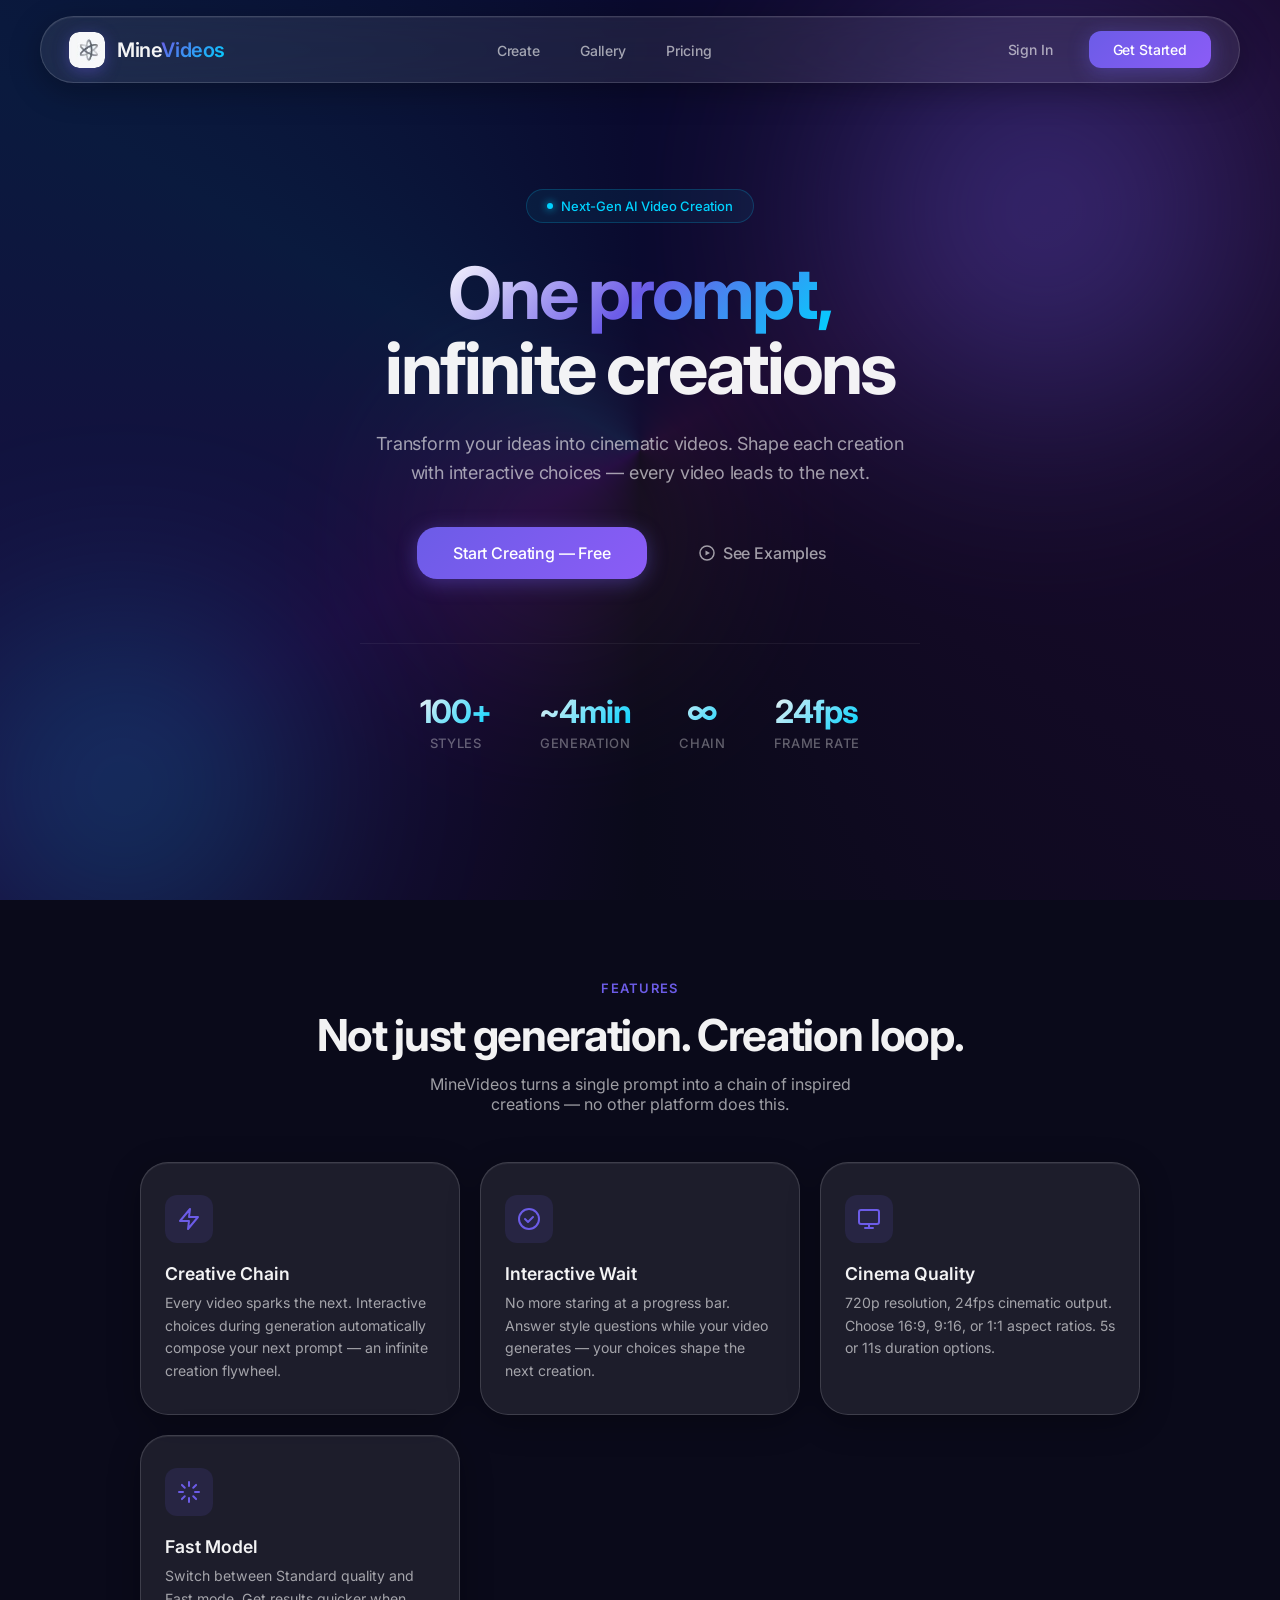
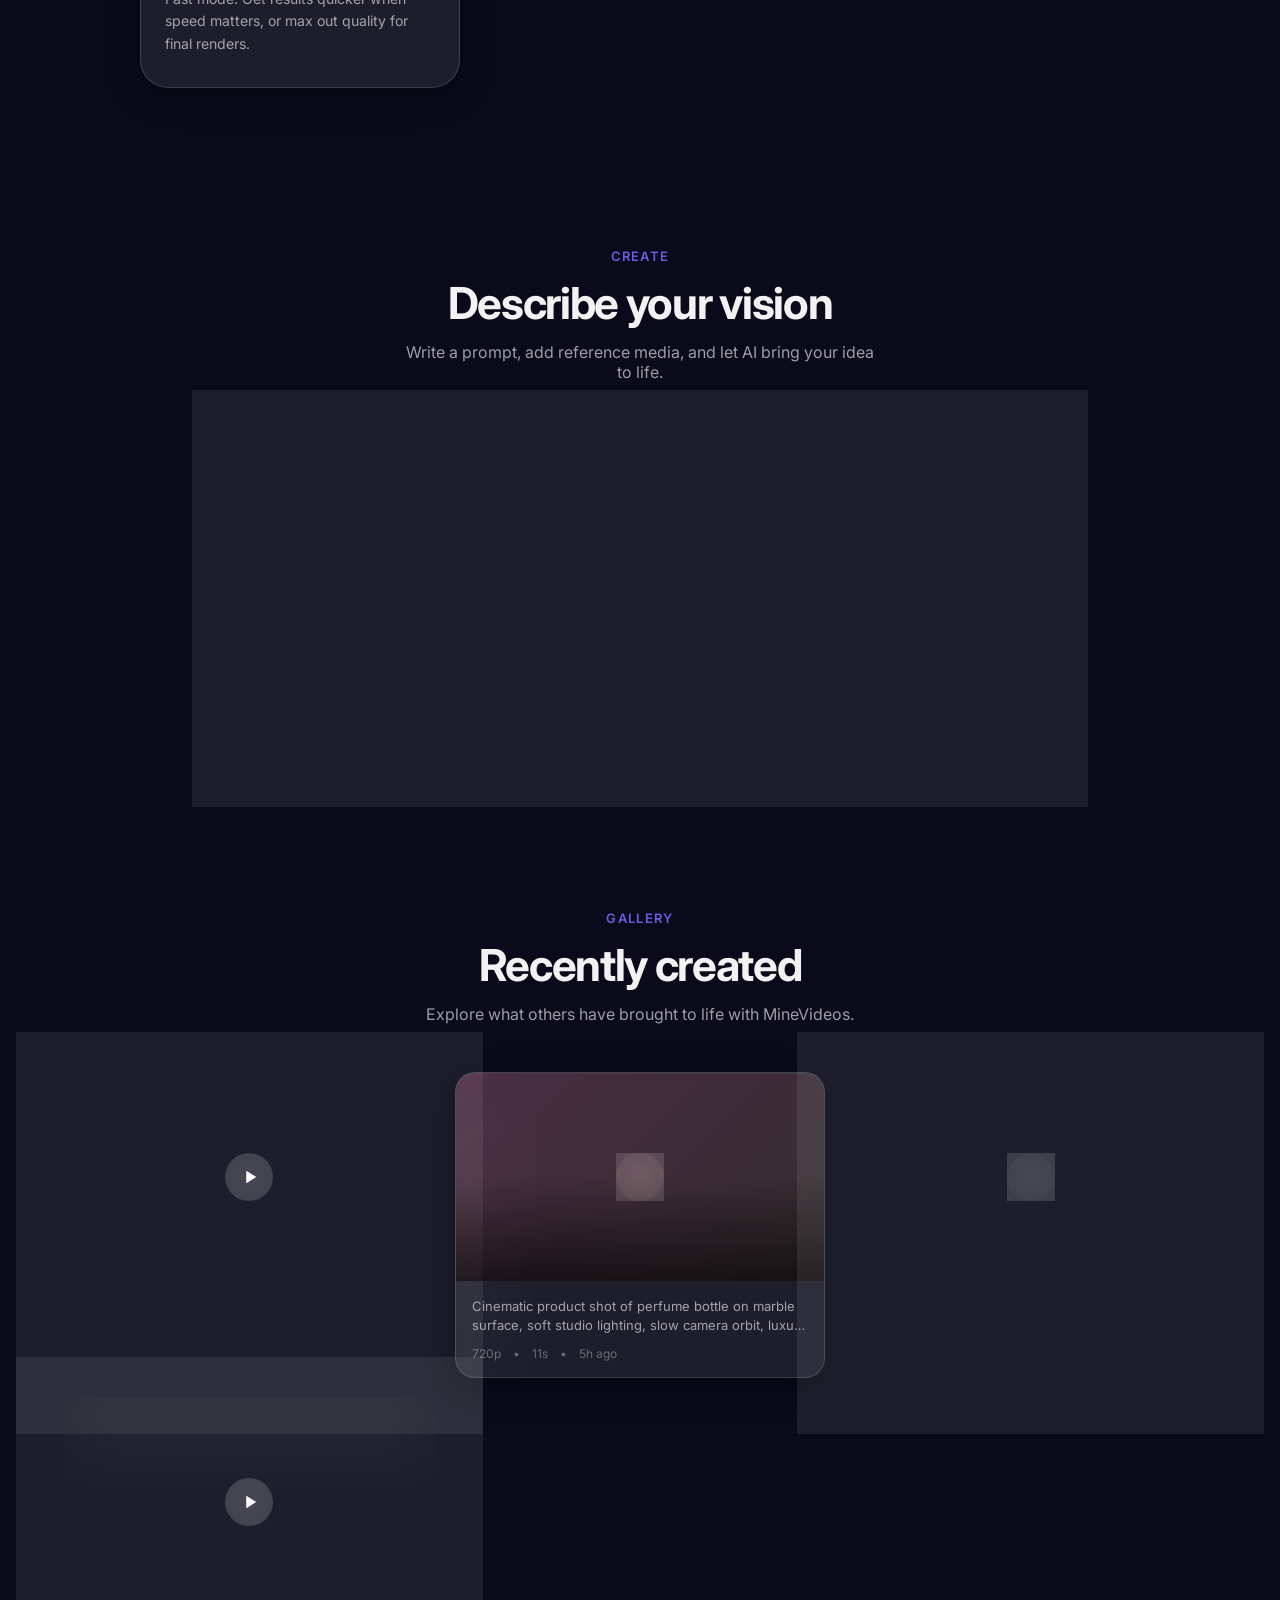
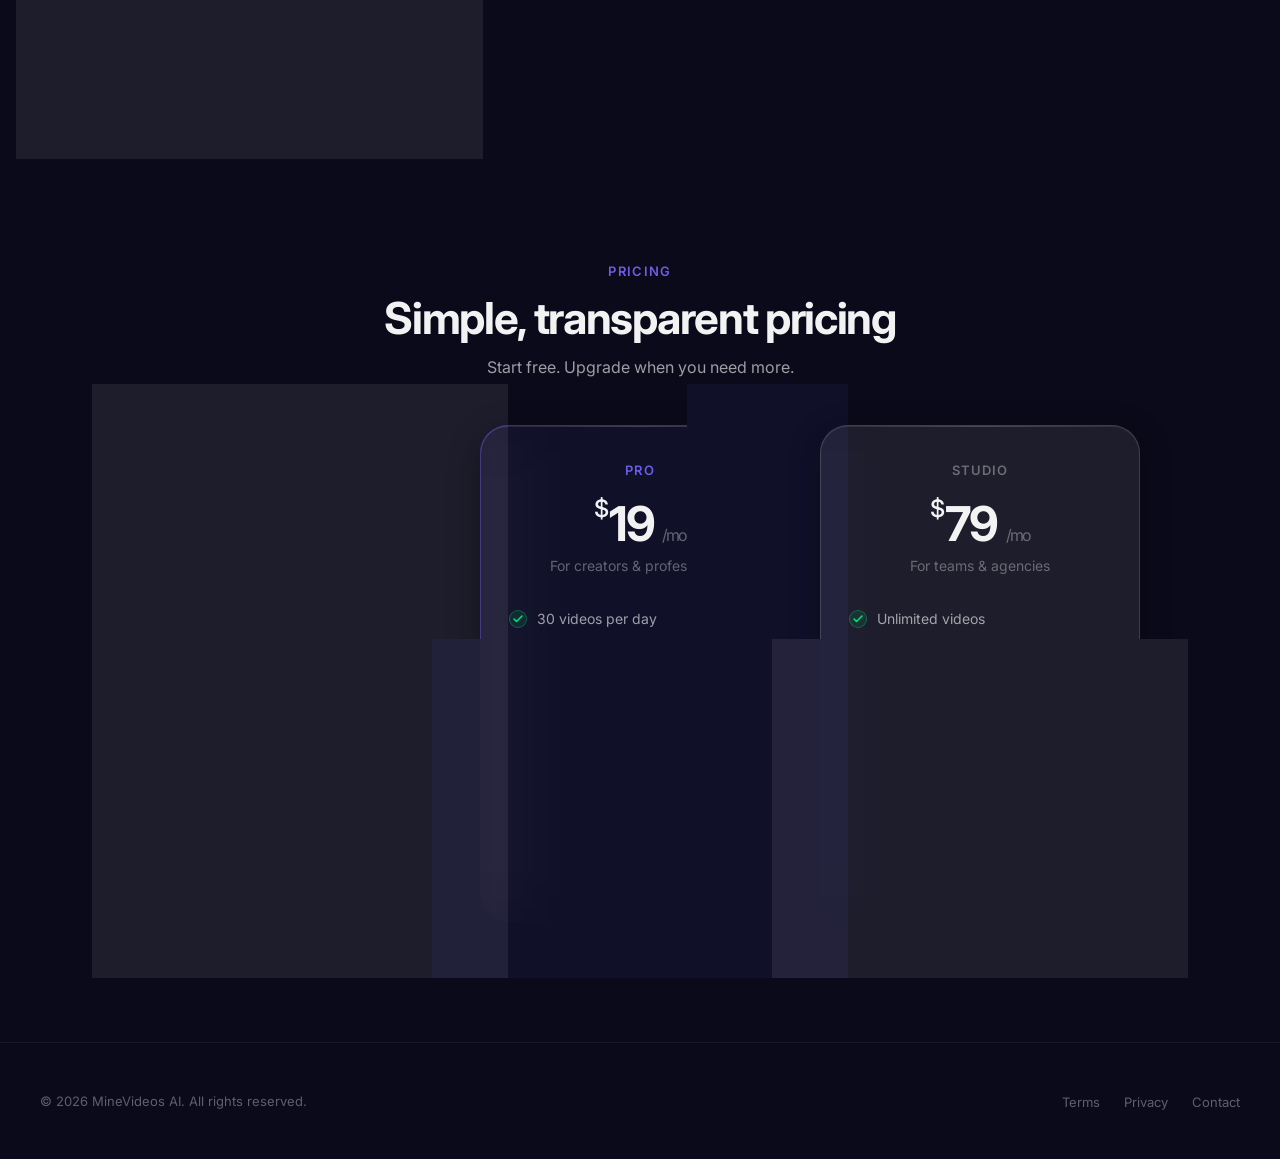
==== commit 3f1dfc22: "fix: improve auth and video generation error handling - Fix validateToken nesting issue in login han" ====
--- a/index.html
+++ b/index.html
@@ -2462,31 +2462,57 @@
   
   emailForm?.addEventListener('submit', async (e) => {
     e.preventDefault();
-    const email = authEmail.value;
+    const email = authEmail.value.trim();
     const password = authPassword.value;
-    if (!email || !password) return;
-    
+    if (!email || !password) {
+      alert('Please enter both email and password');
+      return;
+    }
+
+    // Validate email format
+    const emailRegex = /^[^\s@]+@[^\s@]+\.[^\s@]+$/;
+    if (!emailRegex.test(email)) {
+      alert('Please enter a valid email address');
+      return;
+    }
+
+    // Validate password length
+    if (password.length < 6) {
+      alert('Password must be at least 6 characters');
+      return;
+    }
+
     const endpoint = isRegisterMode ? '/api/v1/auth/register' : '/api/v1/auth/login';
-    const body = isRegisterMode 
+    const body = isRegisterMode
       ? JSON.stringify({ email, password })
       : `username=${encodeURIComponent(email)}&password=${encodeURIComponent(password)}`;
-    const headers = isRegisterMode 
+    const headers = isRegisterMode
       ? { 'Content-Type': 'application/json' }
       : { 'Content-Type': 'application/x-www-form-urlencoded' };
-    
+
+    console.log('Auth request:', { endpoint, isRegisterMode, email });
+
     try {
       const res = await fetch(API_BASE + endpoint, { method: 'POST', headers, body });
       const data = await res.json();
-      
+
+      console.log('Auth response:', { status: res.status, data });
+
       if (!res.ok) {
-        alert(data.detail || 'Authentication failed');
+        const errorMsg = data.detail || data.message || `Error ${res.status}`;
+        console.error('Auth failed:', errorMsg);
+        alert(isRegisterMode
+          ? `Registration failed: ${errorMsg}`
+          : `Login failed: ${errorMsg}`);
         return;
       }
-      
+
       if (isRegisterMode) {
-        alert('Account created! Please sign in.');
+        alert('Account created successfully! Please sign in with your credentials.');
         isRegisterMode = false;
         emailForm.querySelector('.auth-submit-btn').textContent = 'Sign In';
+        document.querySelector('.auth-footer').innerHTML = 'Don\'t have an account? <a href="#">Sign up free</a>';
+        authPassword.value = '';
       } else {
         // Login success - store token
         localStorage.setItem('mv_token', data.access_token);
@@ -2499,25 +2525,7 @@
           localStorage.setItem('mv_user', JSON.stringify(user));
         }
         authOverlay.style.display = 'none';
-        // Validate stored token on page load
-  (async function validateToken() {
-    const token = localStorage.getItem('mv_token');
-    if (token) {
-      try {
-        const res = await fetch(API_BASE + '/api/v1/auth/me', {
-          headers: { 'Authorization': 'Bearer ' + token }
-        });
-        if (!res.ok) {
-          // Token is invalid (expired, server reset, etc.)
-          localStorage.removeItem('mv_token');
-          localStorage.removeItem('mv_user');
-        }
-      } catch (e) {
-        // Network error, keep token for offline
-      }
-    }
-    updateAuthUI();
-  })();
+        updateAuthUI();
       }
     } catch (err) {
       console.error('Auth error:', err);
@@ -2887,31 +2895,37 @@
     genBtn.addEventListener('click', async () => {
       const token = localStorage.getItem('mv_token');
       if (!token) {
+        alert('Please sign in to generate videos');
         authOverlay.style.display = 'flex';
         return;
       }
-      
+
       const prompt = promptInput?.value?.trim() || '';
       if (!prompt) {
-        alert('Please enter a prompt');
+        alert('Please enter a prompt describing the video you want to create');
+        promptInput?.focus();
         return;
       }
-      
+
       // Get selected ratio and duration
       const ratio = document.querySelector('.control-chip[data-ratio].active')?.dataset?.ratio || '16:9';
       const duration = parseInt(document.querySelector('.control-chip[data-duration].active')?.dataset?.duration || '5');
-      
+
+      console.log('Starting video generation:', { prompt, ratio, duration, model: selectedModel });
+
       genBtn.classList.add('loading');
       genBtn.querySelector('.btn-text').innerHTML = '<svg width="16" height="16" viewBox="0 0 16 16" fill="none"><path d="M13 3L7 9M7 9L3 13M7 9L11 5M7 9L3 5" stroke="white" stroke-width="1.5" stroke-linecap="round"/></svg> Generating...';
-      
+
       // Show generation animation
       showGenAnimation(prompt);
-      
+
       try {
         const requestBody = { prompt, ratio, duration, model: selectedModel === 'fast' ? 'fast' : undefined };
         if (uploadedImageBase64) {
           requestBody.reference_image = uploadedImageBase64;
         }
+
+        console.log('Sending generation request:', requestBody);
 
         const res = await fetch(API_BASE + '/api/v1/video/generate', {
           method: 'POST',
@@ -2921,27 +2935,55 @@
           },
           body: JSON.stringify(requestBody)
         });
-        
+
         const data = await res.json();
-        
+        console.log('Generation response:', { status: res.status, data });
+
         if (!res.ok) {
+          let errorMsg = data.detail || data.message || 'Generation failed';
+
           if (res.status === 401) {
+            errorMsg = 'Session expired. Please sign in again.';
             localStorage.removeItem('mv_token');
-            authOverlay.style.display = 'flex';
+            localStorage.removeItem('mv_user');
+            setTimeout(() => {
+              authOverlay.style.display = 'flex';
+            }, 1500);
+          } else if (res.status === 402) {
+            errorMsg = 'Insufficient tokens. Please purchase more tokens to continue.';
+          } else if (res.status === 429) {
+            errorMsg = 'Too many requests. Please wait a moment and try again.';
+          } else if (res.status >= 500) {
+            errorMsg = 'Server error. Please try again later.';
           }
-          alert(data.detail || 'Generation failed');
+
+          console.error('Generation failed:', errorMsg);
+          alert(errorMsg);
           hideGenAnimation();
           genBtn.classList.remove('loading');
           genBtn.querySelector('.btn-text').innerHTML = '<svg width="16" height="16" viewBox="0 0 16 16" fill="none"><path d="M13 3L7 9M7 9L3 13M7 9L11 5M7 9L3 5" stroke="white" stroke-width="1.5" stroke-linecap="round"/></svg> Generate';
           return;
         }
-        
+
+        if (!data.task_id) {
+          console.error('No task_id in response:', data);
+          alert('Generation failed: Invalid server response');
+          hideGenAnimation();
+          genBtn.classList.remove('loading');
+          genBtn.querySelector('.btn-text').innerHTML = '<svg width="16" height="16" viewBox="0 0 16 16" fill="none"><path d="M13 3L7 9M7 9L3 13M7 9L11 5M7 9L3 5" stroke="white" stroke-width="1.5" stroke-linecap="round"/></svg> Generate';
+          return;
+        }
+
         currentTaskId = data.task_id;
+        console.log('Task started:', currentTaskId);
         updateGenStatus('Sending to AI model...', 10);
         startPolling(data.task_id);
       } catch (err) {
         console.error('Generate error:', err);
-        alert('Connection error');
+        const errorMsg = err.name === 'AbortError'
+          ? 'Request timed out. Please check your connection and try again.'
+          : 'Connection error. Please check your internet connection and try again.';
+        alert(errorMsg);
         hideGenAnimation();
         genBtn.classList.remove('loading');
         genBtn.querySelector('.btn-text').innerHTML = '<svg width="16" height="16" viewBox="0 0 16 16" fill="none"><path d="M13 3L7 9M7 9L3 13M7 9L11 5M7 9L3 5" stroke="white" stroke-width="1.5" stroke-linecap="round"/></svg> Generate';
@@ -3023,37 +3065,85 @@
   
   function startPolling(taskId) {
     if (pollInterval) clearInterval(pollInterval);
+    let pollCount = 0;
+    const maxPolls = 120; // 10 minutes max (120 * 5 seconds)
+
     pollInterval = setInterval(async () => {
+      pollCount++;
+
+      // Timeout after 10 minutes
+      if (pollCount > maxPolls) {
+        clearInterval(pollInterval);
+        if (genStatusInterval) { clearInterval(genStatusInterval); genStatusInterval = null; }
+        hideGenAnimation();
+        genBtn.classList.remove('loading');
+        genBtn.querySelector('.btn-text').innerHTML = '<svg width="16" height="16" viewBox="0 0 16 16" fill="none"><path d="M13 3L7 9M7 9L3 13M7 9L11 5M7 9L3 5" stroke="white" stroke-width="1.5" stroke-linecap="round"/></svg> Generate';
+        alert('Video generation timed out. Please try again or check your video history.');
+        loadMyVideos();
+        return;
+      }
+
       try {
         const token = localStorage.getItem('mv_token');
+        if (!token) {
+          clearInterval(pollInterval);
+          hideGenAnimation();
+          authOverlay.style.display = 'flex';
+          return;
+        }
+
         const res = await fetch(API_BASE + '/api/v1/video/task/' + taskId, {
           headers: { 'Authorization': 'Bearer ' + token }
         });
+
+        if (!res.ok) {
+          console.error('Polling error:', res.status);
+          if (res.status === 401) {
+            clearInterval(pollInterval);
+            hideGenAnimation();
+            genBtn.classList.remove('loading');
+            genBtn.querySelector('.btn-text').innerHTML = '<svg width="16" height="16" viewBox="0 0 16 16" fill="none"><path d="M13 3L7 9M7 9L3 13M7 9L11 5M7 9L3 5" stroke="white" stroke-width="1.5" stroke-linecap="round"/></svg> Generate';
+            localStorage.removeItem('mv_token');
+            authOverlay.style.display = 'flex';
+            return;
+          }
+          // Continue polling for other errors
+          return;
+        }
+
         const data = await res.json();
-        
+        console.log('Poll status:', data.status, 'progress:', data.progress);
+
         // Update animation with real progress
         if (data.progress && data.progress > 0) {
           updateGenStatus('Rendering video... ' + data.progress + '%', Math.max(data.progress, 50));
         }
-        
+
         if (data.status === 'completed') {
           clearInterval(pollInterval);
           if (genStatusInterval) { clearInterval(genStatusInterval); genStatusInterval = null; }
-          
+
           // Show completion animation
           const overlay = document.getElementById('genAnimation');
           if (overlay) overlay.classList.add('completed');
           updateGenStatus('Video ready!', 100);
-          
+
           // Brief celebration pause then show result
           setTimeout(() => {
             hideGenAnimation();
             genBtn.classList.remove('loading');
             genBtn.querySelector('.btn-text').innerHTML = '<svg width="16" height="16" viewBox="0 0 16 16" fill="none"><path d="M13 3L7 9M7 9L3 13M7 9L11 5M7 9L3 5" stroke="white" stroke-width="1.5" stroke-linecap="round"/></svg> Generate';
+
+            if (!data.video_url) {
+              alert('Video generation completed but no video URL was returned. Please check your video history.');
+              loadMyVideos();
+              return;
+            }
+
             showVideoResult(data.video_url, promptInput?.value || '');
             lastVideoUrl = data.video_url;
             loadMyVideos();
-            
+
             // Auto-generate next video if user made quiz choices
             if (nextGenQueued && quizSelections.length > 0) {
               setTimeout(() => autoGenerateNext(), 3000);
@@ -3061,18 +3151,21 @@
             // Reset quiz state for next round
             nextGenQueued = false;
           }, 1200);
-          
+
         } else if (data.status === 'failed') {
           clearInterval(pollInterval);
           if (genStatusInterval) { clearInterval(genStatusInterval); genStatusInterval = null; }
           hideGenAnimation();
           genBtn.classList.remove('loading');
           genBtn.querySelector('.btn-text').innerHTML = '<svg width="16" height="16" viewBox="0 0 16 16" fill="none"><path d="M13 3L7 9M7 9L3 13M7 9L11 5M7 9L3 5" stroke="white" stroke-width="1.5" stroke-linecap="round"/></svg> Generate';
-          alert('Video generation failed: ' + (data.error_message || 'Unknown error'));
+          const errorMsg = data.error_message || data.error || 'Unknown error occurred';
+          console.error('Generation failed:', errorMsg);
+          alert('Video generation failed: ' + errorMsg);
           loadMyVideos();
         }
       } catch (err) {
         console.error('Poll error:', err);
+        // Continue polling on network errors (transient failures)
       }
     }, 5000);
   }
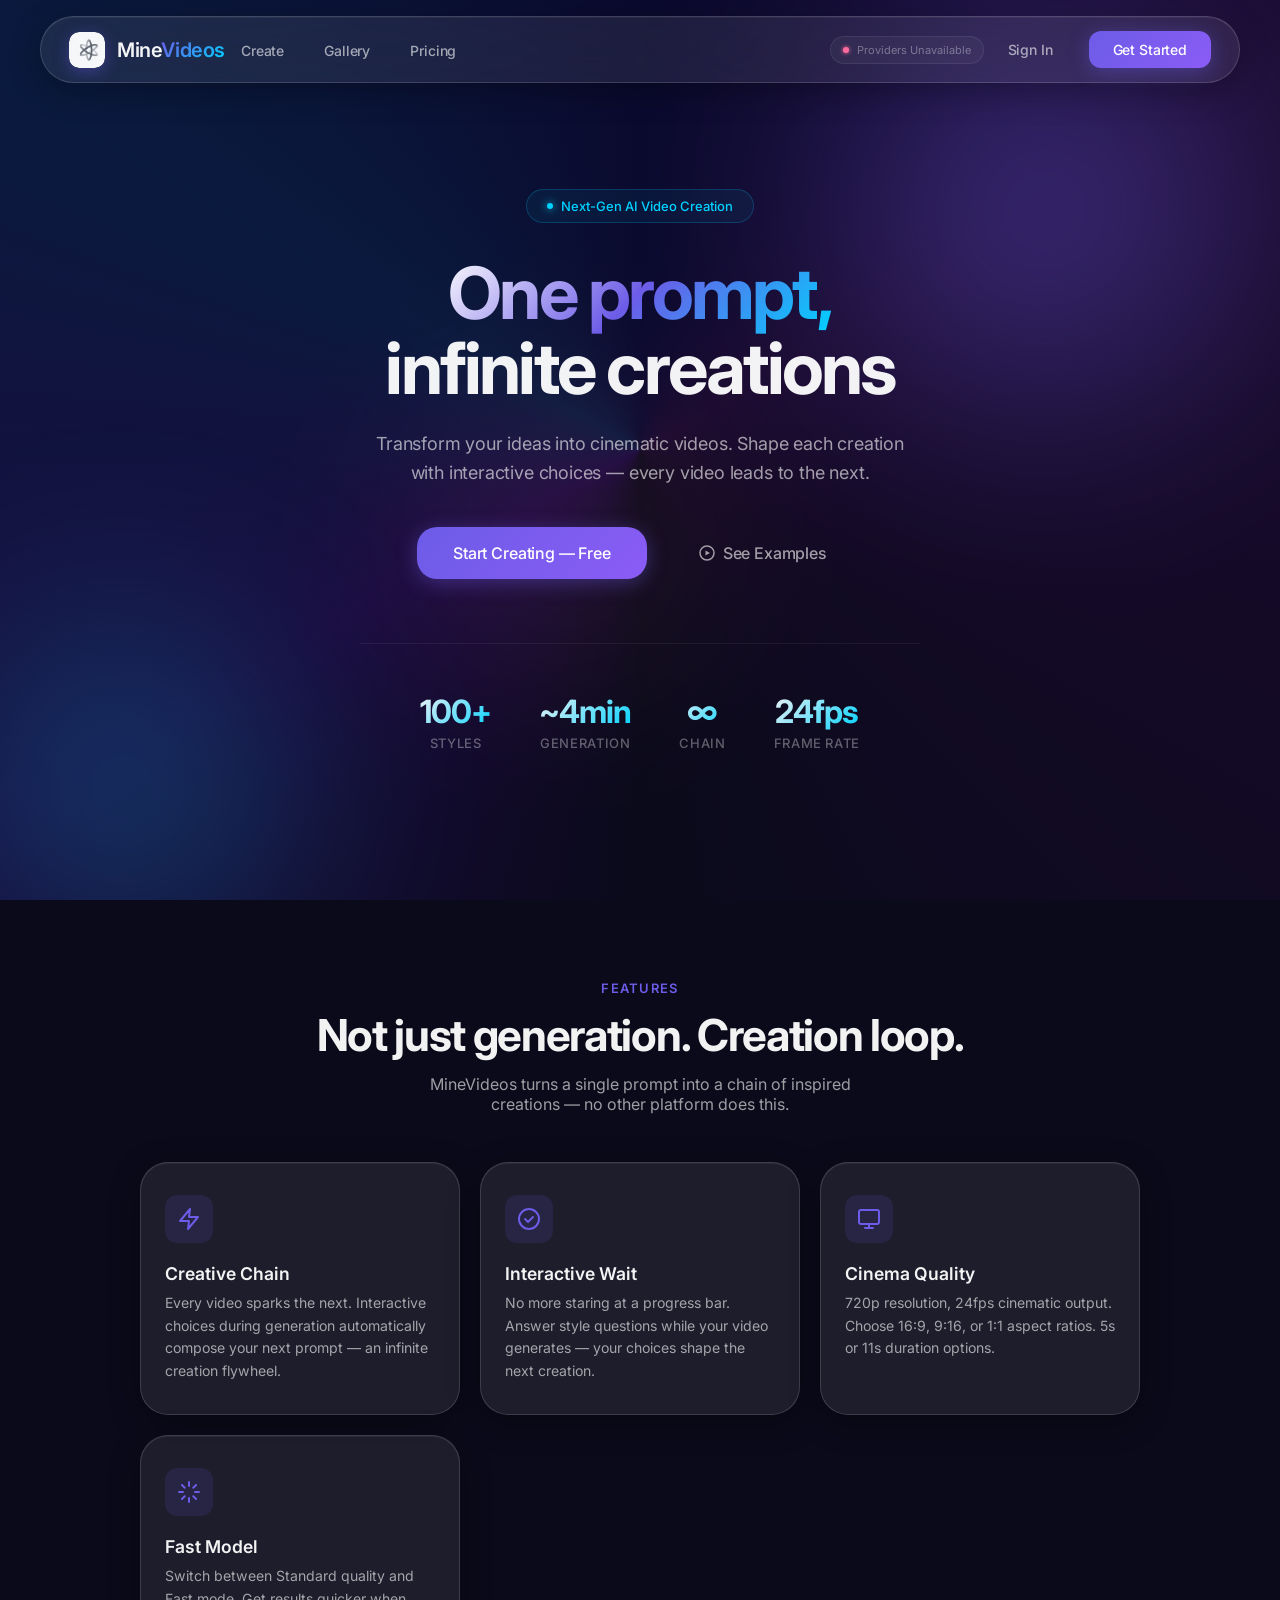
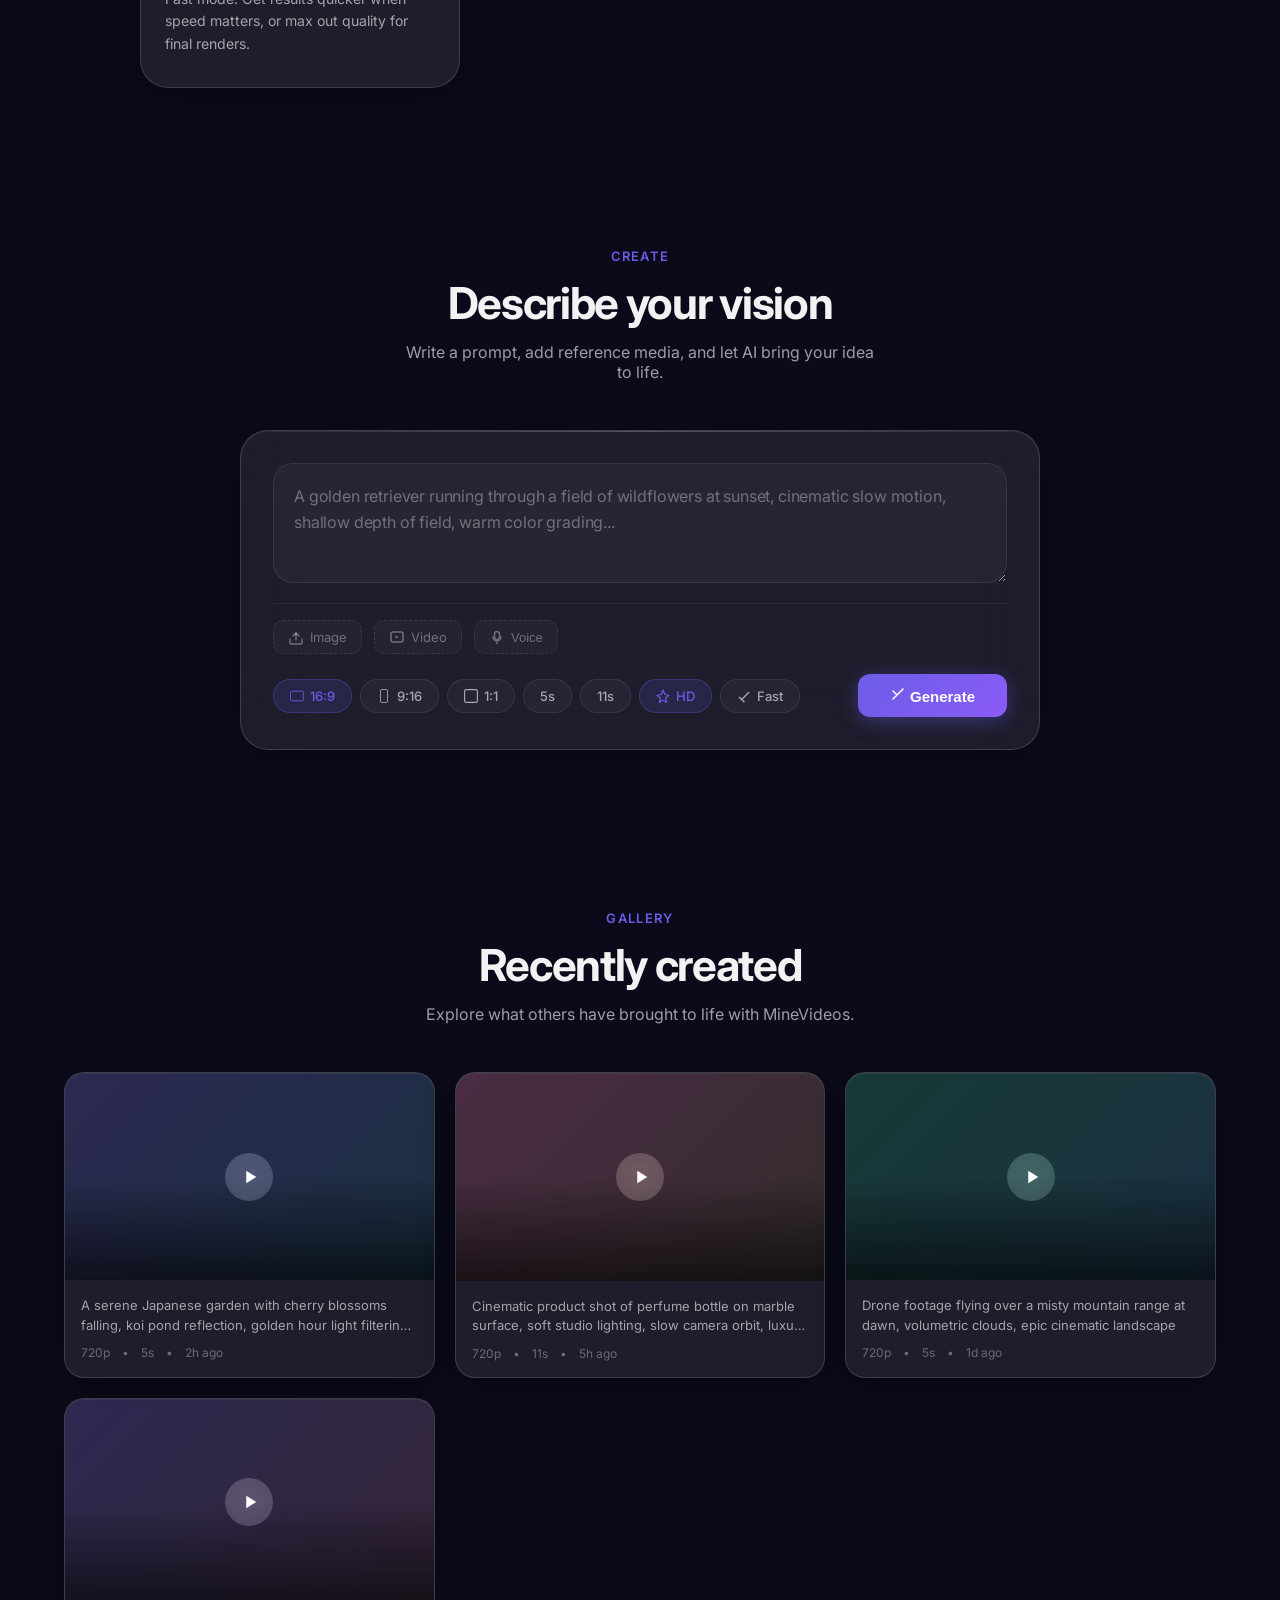
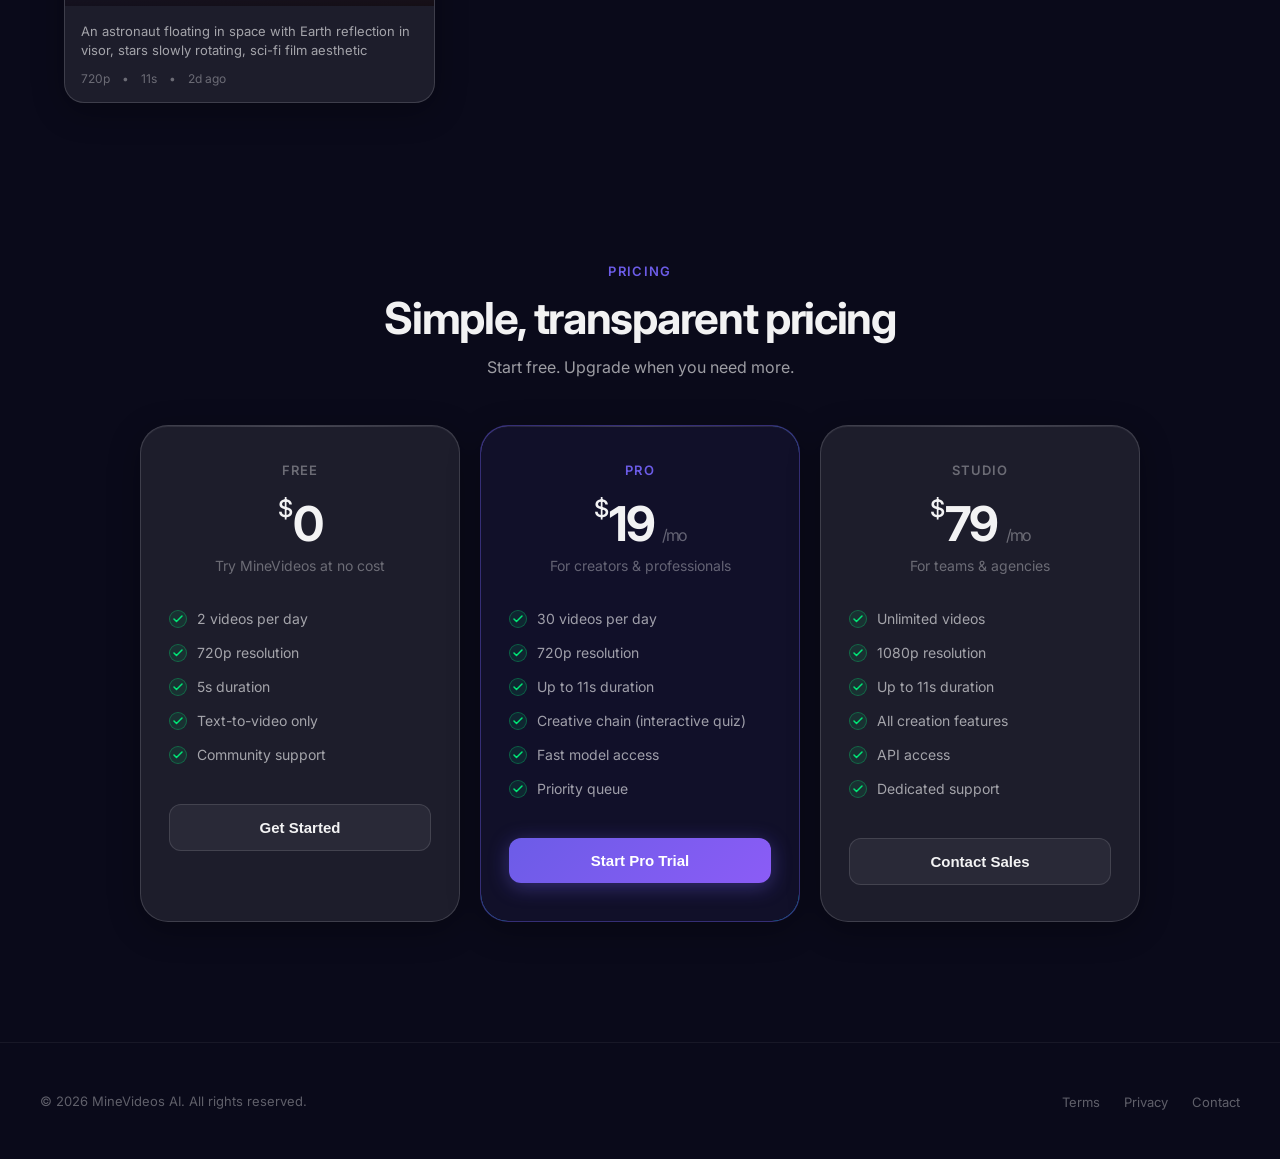
==== commit dfc8d839: "feat: V3.0 frontend - Provider selection panel + scoring integration" ====
--- a/index.html
+++ b/index.html
@@ -1887,6 +1887,335 @@
   width: 100% !important;
   background: linear-gradient(90deg, #785aff, #a78bfa);
 }
+
+/* ═══════════════════════════════════════════════
+   Provider Selection Panel (V3.0 Scoring Engine)
+   ═══════════════════════════════════════════════ */
+
+/* Provider Health Bar */
+.provider-health-bar {
+  display: flex;
+  align-items: center;
+  gap: 8px;
+  padding: 6px 12px;
+  background: rgba(255,255,255,0.04);
+  border: 1px solid rgba(255,255,255,0.08);
+  border-radius: 20px;
+  font-size: 11px;
+  color: var(--text-tertiary);
+  margin-left: auto;
+}
+.provider-health-dot {
+  width: 6px;
+  height: 6px;
+  border-radius: 50%;
+  flex-shrink: 0;
+}
+.provider-health-dot.online { background: #00E676; box-shadow: 0 0 4px #00E676; }
+.provider-health-dot.degraded { background: #FFB74D; box-shadow: 0 0 4px #FFB74D; }
+.provider-health-dot.offline { background: #FF6B9D; box-shadow: 0 0 4px #FF6B9D; }
+.provider-health-dot.loading { background: var(--text-tertiary); animation: pulse 1s infinite; }
+
+/* Provider Panel */
+.provider-panel {
+  max-width: 800px;
+  margin: 20px auto 0;
+  border-radius: var(--radius-md);
+  background: rgba(255,255,255,0.04);
+  border: 1px solid rgba(255,255,255,0.08);
+  overflow: hidden;
+  display: none;
+}
+.provider-panel.visible { display: block; animation: fadeIn 0.3s ease; }
+.provider-panel-header {
+  display: flex;
+  align-items: center;
+  justify-content: space-between;
+  padding: 12px 16px;
+  background: rgba(108,92,231,0.08);
+  border-bottom: 1px solid rgba(255,255,255,0.06);
+}
+.provider-panel-title {
+  display: flex;
+  align-items: center;
+  gap: 8px;
+  font-size: 13px;
+  font-weight: 600;
+  color: var(--text-primary);
+}
+.provider-panel-title svg { color: var(--accent); }
+.provider-panel-close {
+  width: 24px;
+  height: 24px;
+  border-radius: 6px;
+  background: transparent;
+  border: none;
+  color: var(--text-tertiary);
+  cursor: pointer;
+  display: flex;
+  align-items: center;
+  justify-content: center;
+  transition: all 0.2s;
+}
+.provider-panel-close:hover { background: rgba(255,255,255,0.08); color: var(--text-primary); }
+
+.provider-list {
+  display: grid;
+  grid-template-columns: repeat(auto-fill, minmax(200px, 1fr));
+  gap: 12px;
+  padding: 16px;
+}
+
+.provider-card {
+  padding: 14px;
+  border-radius: 12px;
+  background: rgba(255,255,255,0.03);
+  border: 1px solid rgba(255,255,255,0.06);
+  cursor: pointer;
+  transition: all 0.3s var(--transition);
+  position: relative;
+}
+.provider-card:hover {
+  background: rgba(255,255,255,0.06);
+  border-color: rgba(255,255,255,0.12);
+}
+.provider-card.selected {
+  background: rgba(108,92,231,0.12);
+  border-color: rgba(108,92,231,0.35);
+}
+.provider-card.recommended::before {
+  content: 'Recommended';
+  position: absolute;
+  top: -8px;
+  right: 12px;
+  padding: 2px 8px;
+  border-radius: 6px;
+  font-size: 10px;
+  font-weight: 600;
+  text-transform: uppercase;
+  letter-spacing: 0.05em;
+  background: linear-gradient(135deg, #6C5CE7, #8B5CF6);
+  color: white;
+}
+.provider-card-header {
+  display: flex;
+  align-items: center;
+  justify-content: space-between;
+  margin-bottom: 10px;
+}
+.provider-name {
+  font-size: 14px;
+  font-weight: 600;
+  color: var(--text-primary);
+}
+.provider-type-icon {
+  width: 28px;
+  height: 28px;
+  border-radius: 8px;
+  display: flex;
+  align-items: center;
+  justify-content: center;
+  font-size: 14px;
+  background: rgba(108,92,231,0.15);
+}
+.provider-status {
+  display: flex;
+  align-items: center;
+  gap: 6px;
+  font-size: 11px;
+  color: var(--text-tertiary);
+  margin-bottom: 10px;
+}
+.provider-status-dot {
+  width: 6px;
+  height: 6px;
+  border-radius: 50%;
+}
+.provider-status-dot.online { background: #00E676; }
+.provider-status-dot.degraded { background: #FFB74D; }
+.provider-status-dot.offline { background: #FF6B9D; }
+.provider-metrics {
+  display: grid;
+  grid-template-columns: 1fr 1fr;
+  gap: 8px;
+}
+.provider-metric {
+  display: flex;
+  flex-direction: column;
+  gap: 2px;
+}
+.provider-metric-label {
+  font-size: 10px;
+  color: var(--text-tertiary);
+  text-transform: uppercase;
+  letter-spacing: 0.05em;
+}
+.provider-metric-value {
+  font-size: 13px;
+  font-weight: 600;
+  color: var(--text-primary);
+}
+.provider-metric-value.score { color: #00E676; }
+.provider-metric-value.latency { color: var(--accent-secondary); }
+.provider-score-bar {
+  height: 3px;
+  background: rgba(255,255,255,0.08);
+  border-radius: 2px;
+  margin-top: 4px;
+  overflow: hidden;
+}
+.provider-score-fill {
+  height: 100%;
+  border-radius: 2px;
+  transition: width 0.5s ease;
+}
+.provider-score-fill.high { background: linear-gradient(90deg, #00E676, #00C853); }
+.provider-score-fill.medium { background: linear-gradient(90deg, #FFB74D, #FFA726); }
+.provider-score-fill.low { background: linear-gradient(90deg, #FF6B9D, #FF5252); }
+
+/* Provider Detail Expansion */
+.provider-detail {
+  padding: 16px;
+  background: rgba(0,0,0,0.2);
+  border-top: 1px solid rgba(255,255,255,0.04);
+  display: none;
+}
+.provider-detail.visible { display: block; }
+.provider-detail-title {
+  font-size: 12px;
+  font-weight: 600;
+  color: var(--text-secondary);
+  margin-bottom: 12px;
+  text-transform: uppercase;
+  letter-spacing: 0.05em;
+}
+.provider-dimensions {
+  display: grid;
+  grid-template-columns: repeat(4, 1fr);
+  gap: 12px;
+}
+@media (max-width: 600px) {
+  .provider-dimensions { grid-template-columns: repeat(2, 1fr); }
+}
+.provider-dimension {
+  display: flex;
+  flex-direction: column;
+  gap: 4px;
+}
+.provider-dimension-label {
+  font-size: 10px;
+  color: var(--text-tertiary);
+}
+.provider-dimension-bar {
+  height: 4px;
+  background: rgba(255,255,255,0.08);
+  border-radius: 2px;
+  overflow: hidden;
+}
+.provider-dimension-fill {
+  height: 100%;
+  border-radius: 2px;
+}
+.provider-dimension-fill.runtime { background: linear-gradient(90deg, #00E676, #00C853); }
+.provider-dimension-fill.stability { background: linear-gradient(90deg, #89b4fa, #74c7ec); }
+.provider-dimension-fill.quality { background: linear-gradient(90deg, #cba6f7, #b794f6); }
+.provider-dimension-fill.cost { background: linear-gradient(90deg, #f9e2af, #f5c542); }
+.provider-dimension-value {
+  font-size: 11px;
+  font-weight: 600;
+  color: var(--text-primary);
+}
+.provider-reasons {
+  margin-top: 12px;
+  padding-top: 12px;
+  border-top: 1px solid rgba(255,255,255,0.04);
+}
+.provider-reason {
+  display: flex;
+  align-items: flex-start;
+  gap: 8px;
+  font-size: 12px;
+  color: var(--text-secondary);
+  margin-bottom: 6px;
+}
+.provider-reason-icon { color: #00E676; flex-shrink: 0; margin-top: 2px; }
+.provider-warning {
+  display: flex;
+  align-items: flex-start;
+  gap: 8px;
+  font-size: 12px;
+  color: #FFB74D;
+  margin-top: 8px;
+  padding: 8px;
+  background: rgba(255,183,77,0.08);
+  border-radius: 8px;
+}
+.provider-warning-icon { flex-shrink: 0; }
+
+/* Provider Selection in Controls */
+.provider-selection-hint {
+  display: flex;
+  align-items: center;
+  gap: 8px;
+  padding: 8px 12px;
+  border-radius: 8px;
+  background: rgba(108,92,231,0.08);
+  border: 1px solid rgba(108,92,231,0.2);
+  font-size: 12px;
+  color: var(--accent);
+  margin-bottom: 12px;
+}
+.provider-selection-hint.hidden { display: none; }
+.provider-selection-hint .spinner {
+  width: 12px;
+  height: 12px;
+  border: 2px solid rgba(108,92,231,0.2);
+  border-top-color: var(--accent);
+  border-radius: 50%;
+  animation: spin 0.8s linear infinite;
+}
+
+/* Generation Provider Info */
+.gen-provider-info {
+  display: flex;
+  align-items: center;
+  gap: 12px;
+  padding: 10px 16px;
+  background: rgba(0,230,118,0.06);
+  border: 1px solid rgba(0,230,118,0.15);
+  border-radius: 10px;
+  margin-top: 12px;
+  font-size: 12px;
+  color: var(--text-secondary);
+}
+.gen-provider-badge {
+  display: flex;
+  align-items: center;
+  gap: 6px;
+  padding: 4px 10px;
+  background: rgba(0,230,118,0.12);
+  border-radius: 6px;
+  color: #00E676;
+  font-weight: 600;
+}
+.gen-provider-score {
+  color: #00E676;
+  font-weight: 600;
+}
+
+/* Video Card Provider Badge */
+.video-provider-badge {
+  display: inline-flex;
+  align-items: center;
+  gap: 4px;
+  padding: 2px 8px;
+  border-radius: 6px;
+  font-size: 10px;
+  font-weight: 500;
+  background: rgba(108,92,231,0.1);
+  color: var(--accent);
+  border: 1px solid rgba(108,92,231,0.2);
+}
 </style>
 </head>
 
@@ -1913,6 +2242,13 @@
         <li><a href="#gallery">Gallery</a></li>
         <li><a href="#pricing">Pricing</a></li>
       </ul>
+      
+      <!-- Provider Health Status Bar -->
+      <div class="provider-health-bar" id="navProviderHealth" title="Provider Status">
+        <span class="provider-health-dot loading"></span>
+        <span id="navProviderHealthText">Checking...</span>
+      </div>
+      
       <div class="nav-cta">
         <a href="#" class="btn btn-ghost" id="loginBtn">Sign In</a>
         <a href="#" class="btn btn-primary nav-get-started">Get Started</a>
@@ -2080,7 +2416,32 @@
           </button>
         </div>
 
-      <!-- Generation Animation Overlay -->
+        <!-- Provider Selection Hint (shown after analyzing prompt) -->
+        <div class="provider-selection-hint hidden" id="providerSelectionHint">
+          <div class="spinner"></div>
+          <span>Analyzing prompt to find best provider...</span>
+        </div>
+
+        <!-- Provider Selection Panel -->
+        <div class="provider-panel" id="providerPanel">
+          <div class="provider-panel-header">
+            <div class="provider-panel-title">
+              <svg width="14" height="14" viewBox="0 0 14 14" fill="none"><path d="M7 1l1.5 3.5 3.5 1-3.5 1.5L7 13l-1.5-3.5L2 7l3.5-1L7 1z" stroke="currentColor" stroke-width="1.2" stroke-linecap="round"/></svg>
+              Select Provider
+            </div>
+            <button class="provider-panel-close" id="providerPanelClose">
+              <svg width="14" height="14" viewBox="0 0 14 14" fill="none"><path d="M3 3l8 8M11 3l-8 8" stroke="currentColor" stroke-width="1.5" stroke-linecap="round"/></svg>
+            </button>
+          </div>
+          <div class="provider-list" id="providerList">
+            <!-- Provider cards will be dynamically inserted here -->
+          </div>
+          <div class="provider-detail" id="providerDetail">
+            <!-- Selected provider details will be shown here -->
+          </div>
+        </div>
+
+        <!-- Generation Animation Overlay -->
       <div class="gen-animation-overlay" id="genAnimation">
         <div class="gen-shimmer-card">
           <div class="gen-sparkle"></div>
@@ -2389,6 +2750,356 @@
   const githubSignIn = document.getElementById('githubSignIn');
   
   const API_BASE = 'https://web-production-77f47.up.railway.app';
+  
+  // ── Provider Management (V3.0 Scoring Engine) ──
+  let providersData = [];
+  let selectedProvider = null;
+  let providerRankings = [];
+  let healthCheckInterval = null;
+  
+  // Reference to generate button (defined later in script)
+  let genBtn;
+
+  // Provider type icons
+  const providerTypeIcons = {
+    'openai': '🤖',
+    'stability': '🎨',
+    'runway': '✈️',
+    'pika': '🎬',
+    'kling': '🌟',
+    'hailuo': '🔮',
+    'minimax': '⚡',
+    'luma': '💎',
+    'default': '🎥'
+  };
+
+  function getProviderIcon(provider) {
+    const key = provider?.toLowerCase() || 'default';
+    for (const [type, icon] of Object.entries(providerTypeIcons)) {
+      if (key.includes(type)) return icon;
+    }
+    return providerTypeIcons.default;
+  }
+
+  // Fetch all providers
+  async function fetchProviders() {
+    try {
+      const res = await fetch(API_BASE + '/api/v1/video/providers');
+      if (res.ok) {
+        providersData = await res.json();
+        return providersData;
+      }
+    } catch (err) {
+      console.warn('Failed to fetch providers:', err);
+    }
+    return [];
+  }
+
+  // Fetch provider health status
+  async function fetchProviderHealth() {
+    try {
+      const res = await fetch(API_BASE + '/api/v1/video/providers/health');
+      if (res.ok) {
+        return await res.json();
+      }
+    } catch (err) {
+      console.warn('Failed to fetch provider health:', err);
+    }
+    return null;
+  }
+
+  // Call /select-provider to get scoring rankings
+  async function selectBestProvider(prompt, ratio, duration, imageUrl) {
+    try {
+      const token = localStorage.getItem('mv_token');
+      if (!token) return null;
+
+      const body = {
+        prompt: prompt,
+        duration: duration,
+        ratio: ratio
+      };
+      if (imageUrl) {
+        body.image_url = imageUrl;
+      }
+
+      const res = await fetch(API_BASE + '/api/v1/video/select-provider', {
+        method: 'POST',
+        headers: {
+          'Content-Type': 'application/json',
+          'Authorization': 'Bearer ' + token
+        },
+        body: JSON.stringify(body)
+      });
+
+      if (res.ok) {
+        const data = await res.json();
+        providerRankings = data.rankings || [];
+        return data;
+      }
+    } catch (err) {
+      console.warn('Failed to select provider:', err);
+    }
+    return null;
+  }
+
+  // Show provider selection panel with rankings
+  function showProviderPanel(rankings, taskContext) {
+    const panel = document.getElementById('providerPanel');
+    const list = document.getElementById('providerList');
+    const hint = document.getElementById('providerSelectionHint');
+
+    if (!panel || !list) return;
+
+    // Hide loading hint
+    if (hint) hint.classList.add('hidden');
+
+    // Build provider cards
+    list.innerHTML = rankings.map((rank, index) => {
+      const isRecommended = index === 0;
+      const isSelected = selectedProvider === rank.name;
+      const scoreClass = rank.weighted_score >= 80 ? 'high' : rank.weighted_score >= 60 ? 'medium' : 'low';
+      const latencyDisplay = rank.latency_p50_seconds ? `${(rank.latency_p50_seconds).toFixed(1)}s` : 'N/A';
+
+      return `
+        <div class="provider-card ${isRecommended ? 'recommended' : ''} ${isSelected ? 'selected' : ''}" 
+             data-provider="${rank.name}" 
+             data-score="${rank.weighted_score}"
+             data-index="${index}">
+          <div class="provider-card-header">
+            <div class="provider-name">${rank.name || 'Unknown'}</div>
+            <div class="provider-type-icon">${getProviderIcon(rank.name)}</div>
+          </div>
+          <div class="provider-status">
+            <div class="provider-status-dot online"></div>
+            <span>${rank.runtime || 'Available'}</span>
+          </div>
+          <div class="provider-metrics">
+            <div class="provider-metric">
+              <div class="provider-metric-label">Score</div>
+              <div class="provider-metric-value score">${rank.weighted_score ? rank.weighted_score.toFixed(1) + '%' : 'N/A'}</div>
+              <div class="provider-score-bar">
+                <div class="provider-score-fill ${scoreClass}" style="width: ${rank.weighted_score || 0}%"></div>
+              </div>
+            </div>
+            <div class="provider-metric">
+              <div class="provider-metric-label">Latency</div>
+              <div class="provider-metric-value latency">${latencyDisplay}</div>
+            </div>
+          </div>
+        </div>
+      `;
+    }).join('');
+
+    // Add click handlers
+    list.querySelectorAll('.provider-card').forEach(card => {
+      card.addEventListener('click', () => {
+        const providerName = card.dataset.provider;
+        const index = parseInt(card.dataset.index);
+        selectProviderByName(providerName, rankings[index]);
+      });
+    });
+
+    // Show panel
+    panel.classList.add('visible');
+
+    // Auto-select recommended provider
+    if (rankings.length > 0 && !selectedProvider) {
+      selectProviderByName(rankings[0].name, rankings[0]);
+    }
+  }
+
+  // Select a specific provider
+  function selectProviderByName(name, rankData) {
+    selectedProvider = name;
+
+    // Update UI
+    document.querySelectorAll('.provider-card').forEach(card => {
+      card.classList.toggle('selected', card.dataset.provider === name);
+    });
+
+    // Show details for selected provider
+    const detail = document.getElementById('providerDetail');
+    if (detail && rankData) {
+      detail.classList.add('visible');
+      detail.innerHTML = `
+        <div class="provider-detail-title">${name} - Detailed Analysis</div>
+        <div class="provider-dimensions">
+          <div class="provider-dimension">
+            <div class="provider-dimension-label">Runtime</div>
+            <div class="provider-dimension-bar">
+              <div class="provider-dimension-fill runtime" style="width: ${(rankData.runtime || 0) * 20}%"></div>
+            </div>
+            <div class="provider-dimension-value">${(rankData.runtime || 0).toFixed(2)}</div>
+          </div>
+          <div class="provider-dimension">
+            <div class="provider-dimension-label">Stability</div>
+            <div class="provider-dimension-bar">
+              <div class="provider-dimension-fill stability" style="width: ${(rankData.stability || 0) * 20}%"></div>
+            </div>
+            <div class="provider-dimension-value">${(rankData.stability || 0).toFixed(2)}</div>
+          </div>
+          <div class="provider-dimension">
+            <div class="provider-dimension-label">Quality</div>
+            <div class="provider-dimension-bar">
+              <div class="provider-dimension-fill quality" style="width: ${(rankData.quality_score || 0) * 20}%"></div>
+            </div>
+            <div class="provider-dimension-value">${(rankData.quality_score || 0).toFixed(2)}</div>
+          </div>
+          <div class="provider-dimension">
+            <div class="provider-dimension-label">Score</div>
+            <div class="provider-dimension-bar">
+              <div class="provider-dimension-fill runtime" style="width: ${rankData.weighted_score || 0}%"></div>
+            </div>
+            <div class="provider-dimension-value">${(rankData.weighted_score || 0).toFixed(1)}%</div>
+          </div>
+        </div>
+        ${rankData.reasons && rankData.reasons.length > 0 ? `
+          <div class="provider-reasons">
+            ${rankData.reasons.map(r => `
+              <div class="provider-reason">
+                <svg class="provider-reason-icon" width="12" height="12" viewBox="0 0 12 12" fill="none"><path d="M2 6l3 3 5-5" stroke="currentColor" stroke-width="1.5" stroke-linecap="round" stroke-linejoin="round"/></svg>
+                <span>${r}</span>
+              </div>
+            `).join('')}
+          </div>
+        ` : ''}
+        ${rankData.warnings && rankData.warnings.length > 0 ? `
+          <div class="provider-warning">
+            <svg class="provider-warning-icon" width="12" height="12" viewBox="0 0 12 12" fill="none"><path d="M6 1L11 10H1L6 1z" stroke="currentColor" stroke-width="1.2" stroke-linejoin="round"/><path d="M6 4v3M6 8.5v.5" stroke="currentColor" stroke-width="1.2" stroke-linecap="round"/></svg>
+            <span>${rankData.warnings.join(' ')}</span>
+          </div>
+        ` : ''}
+      `;
+    }
+
+    // Update generate button text to show selected provider
+    updateGenerateBtnWithProvider(name, rankData?.weighted_score);
+
+    // Auto-proceed with generation after selection (if panel is visible)
+    const panel = document.getElementById('providerPanel');
+    if (panel && panel.classList.contains('visible') && !genBtn.classList.contains('loading')) {
+      const hint = document.getElementById('providerSelectionHint');
+      if (hint) hint.classList.add('hidden');
+      
+      const token = localStorage.getItem('mv_token');
+      const prompt = promptInput?.value?.trim() || '';
+      const ratio = document.querySelector('.control-chip[data-ratio].active')?.dataset?.ratio || '16:9';
+      const duration = parseInt(document.querySelector('.control-chip[data-duration].active')?.dataset?.duration || '5');
+      
+      proceedWithGeneration(token, prompt, ratio, duration);
+    }
+  }
+
+  // Update generate button to show selected provider
+  function updateGenerateBtnWithProvider(providerName, score) {
+    const genBtn = document.getElementById('generateBtn');
+    if (!genBtn) return;
+
+    const scoreDisplay = score ? ` (${score.toFixed(0)}%)` : '';
+    genBtn.querySelector('.btn-text').innerHTML = `
+      <svg width="16" height="16" viewBox="0 0 16 16" fill="none"><path d="M13 3L7 9M7 9L3 13M7 9L11 5M7 9L3 5" stroke="white" stroke-width="1.5" stroke-linecap="round"/></svg>
+      Generate with ${providerName}${scoreDisplay}
+    `;
+  }
+
+  // Hide provider panel
+  function hideProviderPanel() {
+    const panel = document.getElementById('providerPanel');
+    const hint = document.getElementById('providerSelectionHint');
+    if (panel) panel.classList.remove('visible');
+    if (hint) hint.classList.add('hidden');
+  }
+
+  // Reset provider selection
+  function resetProviderSelection() {
+    selectedProvider = null;
+    providerRankings = [];
+    hideProviderPanel();
+    const genBtn = document.getElementById('generateBtn');
+    if (genBtn) {
+      genBtn.querySelector('.btn-text').innerHTML = `
+        <svg width="16" height="16" viewBox="0 0 16 16" fill="none"><path d="M13 3L7 9M7 9L3 13M7 9L11 5M7 9L3 5" stroke="white" stroke-width="1.5" stroke-linecap="round"/></svg>
+        Generate
+      `;
+    }
+  }
+
+  // Close provider panel button handler
+  const providerPanelClose = document.getElementById('providerPanelClose');
+  if (providerPanelClose) {
+    providerPanelClose.addEventListener('click', hideProviderPanel);
+  }
+
+  // Poll provider health and update status indicators
+  async function pollProviderHealth() {
+    const health = await fetchProviderHealth();
+    const navHealth = document.getElementById('navProviderHealth');
+    const navHealthText = document.getElementById('navProviderHealthText');
+    
+    if (health) {
+      // Update navigation bar health indicator
+      const onlineCount = Object.values(health).filter(p => p.status === 'online').length;
+      const totalCount = Object.values(health).length;
+      
+      if (navHealthText) {
+        navHealthText.textContent = `${onlineCount}/${totalCount} Providers`;
+      }
+      
+      // Determine overall status
+      const hasOffline = Object.values(health).some(p => p.status === 'offline');
+      const hasDegraded = Object.values(health).some(p => p.status === 'degraded');
+      
+      const navDot = navHealth?.querySelector('.provider-health-dot');
+      if (navDot) {
+        navDot.className = 'provider-health-dot ' + (hasOffline ? 'offline' : hasDegraded ? 'degraded' : 'online');
+      }
+      
+      // Update health indicators in provider cards
+      document.querySelectorAll('.provider-card').forEach(card => {
+        const providerName = card.dataset.provider;
+        const providerHealth = health[providerName] || health[providerName?.toLowerCase()];
+        if (providerHealth) {
+          const statusDot = card.querySelector('.provider-status-dot');
+          if (statusDot) {
+            statusDot.className = 'provider-status-dot ' + 
+              (providerHealth.status === 'online' ? 'online' : 
+               providerHealth.status === 'degraded' ? 'degraded' : 'offline');
+          }
+        }
+      });
+    } else {
+      // API unavailable
+      if (navHealthText) {
+        navHealthText.textContent = 'Providers Unavailable';
+      }
+      const navDot = navHealth?.querySelector('.provider-health-dot');
+      if (navDot) {
+        navDot.className = 'provider-health-dot offline';
+      }
+    }
+  }
+
+  // Start health polling
+  function startHealthPolling() {
+    pollProviderHealth();
+    if (!healthCheckInterval) {
+      healthCheckInterval = setInterval(pollProviderHealth, 30000); // Poll every 30 seconds
+    }
+  }
+
+  function stopHealthPolling() {
+    if (healthCheckInterval) {
+      clearInterval(healthCheckInterval);
+      healthCheckInterval = null;
+    }
+  }
+
+  // Initialize provider panel on page load
+  (async function initProviderPanel() {
+    await fetchProviders();
+    startHealthPolling();
+  })();
   
   loginBtn?.addEventListener('click', (e) => {
     e.preventDefault();
@@ -2752,7 +3463,7 @@
   })();
   
   // ── Video Generation (Real API) ──
-  const genBtn = document.getElementById('generateBtn');
+  genBtn = document.getElementById('generateBtn');
   const promptInput = document.getElementById('promptInput');
   let currentTaskId = null;
   let pollInterval = null;
@@ -2913,82 +3624,149 @@
 
       console.log('Starting video generation:', { prompt, ratio, duration, model: selectedModel });
 
+      // Show loading state
       genBtn.classList.add('loading');
-      genBtn.querySelector('.btn-text').innerHTML = '<svg width="16" height="16" viewBox="0 0 16 16" fill="none"><path d="M13 3L7 9M7 9L3 13M7 9L11 5M7 9L3 5" stroke="white" stroke-width="1.5" stroke-linecap="round"/></svg> Generating...';
-
-      // Show generation animation
-      showGenAnimation(prompt);
-
+      const hint = document.getElementById('providerSelectionHint');
+      if (hint) {
+        hint.classList.remove('hidden');
+        hint.querySelector('span').textContent = 'Analyzing prompt to find best provider...';
+      }
+
+      // Step 1: Call /select-provider to get scoring rankings
       try {
-        const requestBody = { prompt, ratio, duration, model: selectedModel === 'fast' ? 'fast' : undefined };
-        if (uploadedImageBase64) {
-          requestBody.reference_image = uploadedImageBase64;
+        const selectData = await selectBestProvider(prompt, ratio, duration, uploadedImageBase64 ? 'image' : null);
+        
+        if (selectData && selectData.rankings && selectData.rankings.length > 0) {
+          // Show provider selection panel
+          showProviderPanel(selectData.rankings, selectData.task_context);
+          
+          // Update hint with recommended provider
+          const recommended = selectData.rankings[0];
+          if (hint) {
+            hint.innerHTML = `
+              <div class="spinner"></div>
+              <span>Recommended: <strong>${recommended.name}</strong> (${recommended.weighted_score?.toFixed(0)}%)</span>
+            `;
+          }
+          
+          // If user already has a selection, proceed immediately
+          if (selectedProvider) {
+            if (hint) hint.classList.add('hidden');
+            await proceedWithGeneration(token, prompt, ratio, duration);
+          }
+          // Otherwise wait for user to select (handled by provider card click)
+        } else {
+          // No provider data, proceed with default
+          if (hint) hint.classList.add('hidden');
+          await proceedWithGeneration(token, prompt, ratio, duration);
         }
-
-        console.log('Sending generation request:', requestBody);
-
-        const res = await fetch(API_BASE + '/api/v1/video/generate', {
-          method: 'POST',
-          headers: {
-            'Content-Type': 'application/json',
-            'Authorization': 'Bearer ' + token
-          },
-          body: JSON.stringify(requestBody)
-        });
-
-        const data = await res.json();
-        console.log('Generation response:', { status: res.status, data });
-
-        if (!res.ok) {
-          let errorMsg = data.detail || data.message || 'Generation failed';
-
-          if (res.status === 401) {
-            errorMsg = 'Session expired. Please sign in again.';
-            localStorage.removeItem('mv_token');
-            localStorage.removeItem('mv_user');
-            setTimeout(() => {
-              authOverlay.style.display = 'flex';
-            }, 1500);
-          } else if (res.status === 402) {
-            errorMsg = 'Insufficient tokens. Please purchase more tokens to continue.';
-          } else if (res.status === 429) {
-            errorMsg = 'Too many requests. Please wait a moment and try again.';
-          } else if (res.status >= 500) {
-            errorMsg = 'Server error. Please try again later.';
-          }
-
-          console.error('Generation failed:', errorMsg);
-          alert(errorMsg);
-          hideGenAnimation();
-          genBtn.classList.remove('loading');
-          genBtn.querySelector('.btn-text').innerHTML = '<svg width="16" height="16" viewBox="0 0 16 16" fill="none"><path d="M13 3L7 9M7 9L3 13M7 9L11 5M7 9L3 5" stroke="white" stroke-width="1.5" stroke-linecap="round"/></svg> Generate';
-          return;
+      } catch (err) {
+        console.warn('Provider selection failed, proceeding with default:', err);
+        if (hint) hint.classList.add('hidden');
+        await proceedWithGeneration(token, prompt, ratio, duration);
+      }
+    });
+  }
+
+  // Proceed with generation after provider selection
+  async function proceedWithGeneration(token, prompt, ratio, duration) {
+    const genBtn = document.getElementById('generateBtn');
+    if (!genBtn) return;
+
+    // Update button state
+    genBtn.classList.add('loading');
+    const providerText = selectedProvider ? ` with ${selectedProvider}` : '';
+    genBtn.querySelector('.btn-text').innerHTML = `
+      <svg width="16" height="16" viewBox="0 0 16 16" fill="none"><path d="M13 3L7 9M7 9L3 13M7 9L11 5M7 9L3 5" stroke="white" stroke-width="1.5" stroke-linecap="round"/></svg>
+      Generating${providerText}...
+    `;
+
+    // Show generation animation
+    showGenAnimation(prompt);
+
+    try {
+      // Build request body with preferred_provider
+      const requestBody = { 
+        prompt, 
+        ratio, 
+        duration, 
+        model: selectedModel === 'fast' ? 'fast' : undefined 
+      };
+      
+      // Add preferred_provider if selected
+      if (selectedProvider) {
+        requestBody.preferred_provider = selectedProvider;
+      }
+      
+      if (uploadedImageBase64) {
+        requestBody.reference_image = uploadedImageBase64;
+      }
+
+      console.log('Sending generation request:', requestBody);
+
+      const res = await fetch(API_BASE + '/api/v1/video/generate', {
+        method: 'POST',
+        headers: {
+          'Content-Type': 'application/json',
+          'Authorization': 'Bearer ' + token
+        },
+        body: JSON.stringify(requestBody)
+      });
+
+      const data = await res.json();
+      console.log('Generation response:', { status: res.status, data });
+
+      if (!res.ok) {
+        let errorMsg = data.detail || data.message || 'Generation failed';
+
+        if (res.status === 401) {
+          errorMsg = 'Session expired. Please sign in again.';
+          localStorage.removeItem('mv_token');
+          localStorage.removeItem('mv_user');
+          setTimeout(() => {
+            authOverlay.style.display = 'flex';
+          }, 1500);
+        } else if (res.status === 402) {
+          errorMsg = 'Insufficient tokens. Please purchase more tokens to continue.';
+        } else if (res.status === 429) {
+          errorMsg = 'Too many requests. Please wait a moment and try again.';
+        } else if (res.status >= 500) {
+          errorMsg = 'Server error. Please try again later.';
         }
 
-        if (!data.task_id) {
-          console.error('No task_id in response:', data);
-          alert('Generation failed: Invalid server response');
-          hideGenAnimation();
-          genBtn.classList.remove('loading');
-          genBtn.querySelector('.btn-text').innerHTML = '<svg width="16" height="16" viewBox="0 0 16 16" fill="none"><path d="M13 3L7 9M7 9L3 13M7 9L11 5M7 9L3 5" stroke="white" stroke-width="1.5" stroke-linecap="round"/></svg> Generate';
-          return;
-        }
-
-        currentTaskId = data.task_id;
-        console.log('Task started:', currentTaskId);
-        updateGenStatus('Sending to AI model...', 10);
-        startPolling(data.task_id);
-      } catch (err) {
-        console.error('Generate error:', err);
-        const errorMsg = err.name === 'AbortError'
-          ? 'Request timed out. Please check your connection and try again.'
-          : 'Connection error. Please check your internet connection and try again.';
+        console.error('Generation failed:', errorMsg);
         alert(errorMsg);
         hideGenAnimation();
-        genBtn.classList.remove('loading');
-        genBtn.querySelector('.btn-text').innerHTML = '<svg width="16" height="16" viewBox="0 0 16 16" fill="none"><path d="M13 3L7 9M7 9L3 13M7 9L11 5M7 9L3 5" stroke="white" stroke-width="1.5" stroke-linecap="round"/></svg> Generate';
+        resetProviderSelection();
+        return;
       }
-    });
+
+      if (!data.task_id) {
+        console.error('No task_id in response:', data);
+        alert('Generation failed: Invalid server response');
+        hideGenAnimation();
+        resetProviderSelection();
+        return;
+      }
+
+      // Update generation status with provider info
+      const recommended = providerRankings.find(r => r.name === selectedProvider);
+      if (recommended) {
+        updateGenStatus(`Provider: ${selectedProvider} (${recommended.weighted_score?.toFixed(0)}%) | Generating...`, 15);
+      } else {
+        updateGenStatus('Sending to AI model...', 10);
+      }
+
+      startPolling(data.task_id);
+    } catch (err) {
+      console.error('Generate error:', err);
+      const errorMsg = err.name === 'AbortError'
+        ? 'Request timed out. Please check your connection and try again.'
+        : 'Connection error. Please check your internet connection and try again.';
+      alert(errorMsg);
+      hideGenAnimation();
+      resetProviderSelection();
+    }
   }
   
   // ── Generation Animation Functions ──
@@ -3131,6 +3909,7 @@
           // Brief celebration pause then show result
           setTimeout(() => {
             hideGenAnimation();
+            resetProviderSelection(); // Reset provider selection for next generation
             genBtn.classList.remove('loading');
             genBtn.querySelector('.btn-text').innerHTML = '<svg width="16" height="16" viewBox="0 0 16 16" fill="none"><path d="M13 3L7 9M7 9L3 13M7 9L11 5M7 9L3 5" stroke="white" stroke-width="1.5" stroke-linecap="round"/></svg> Generate';
 
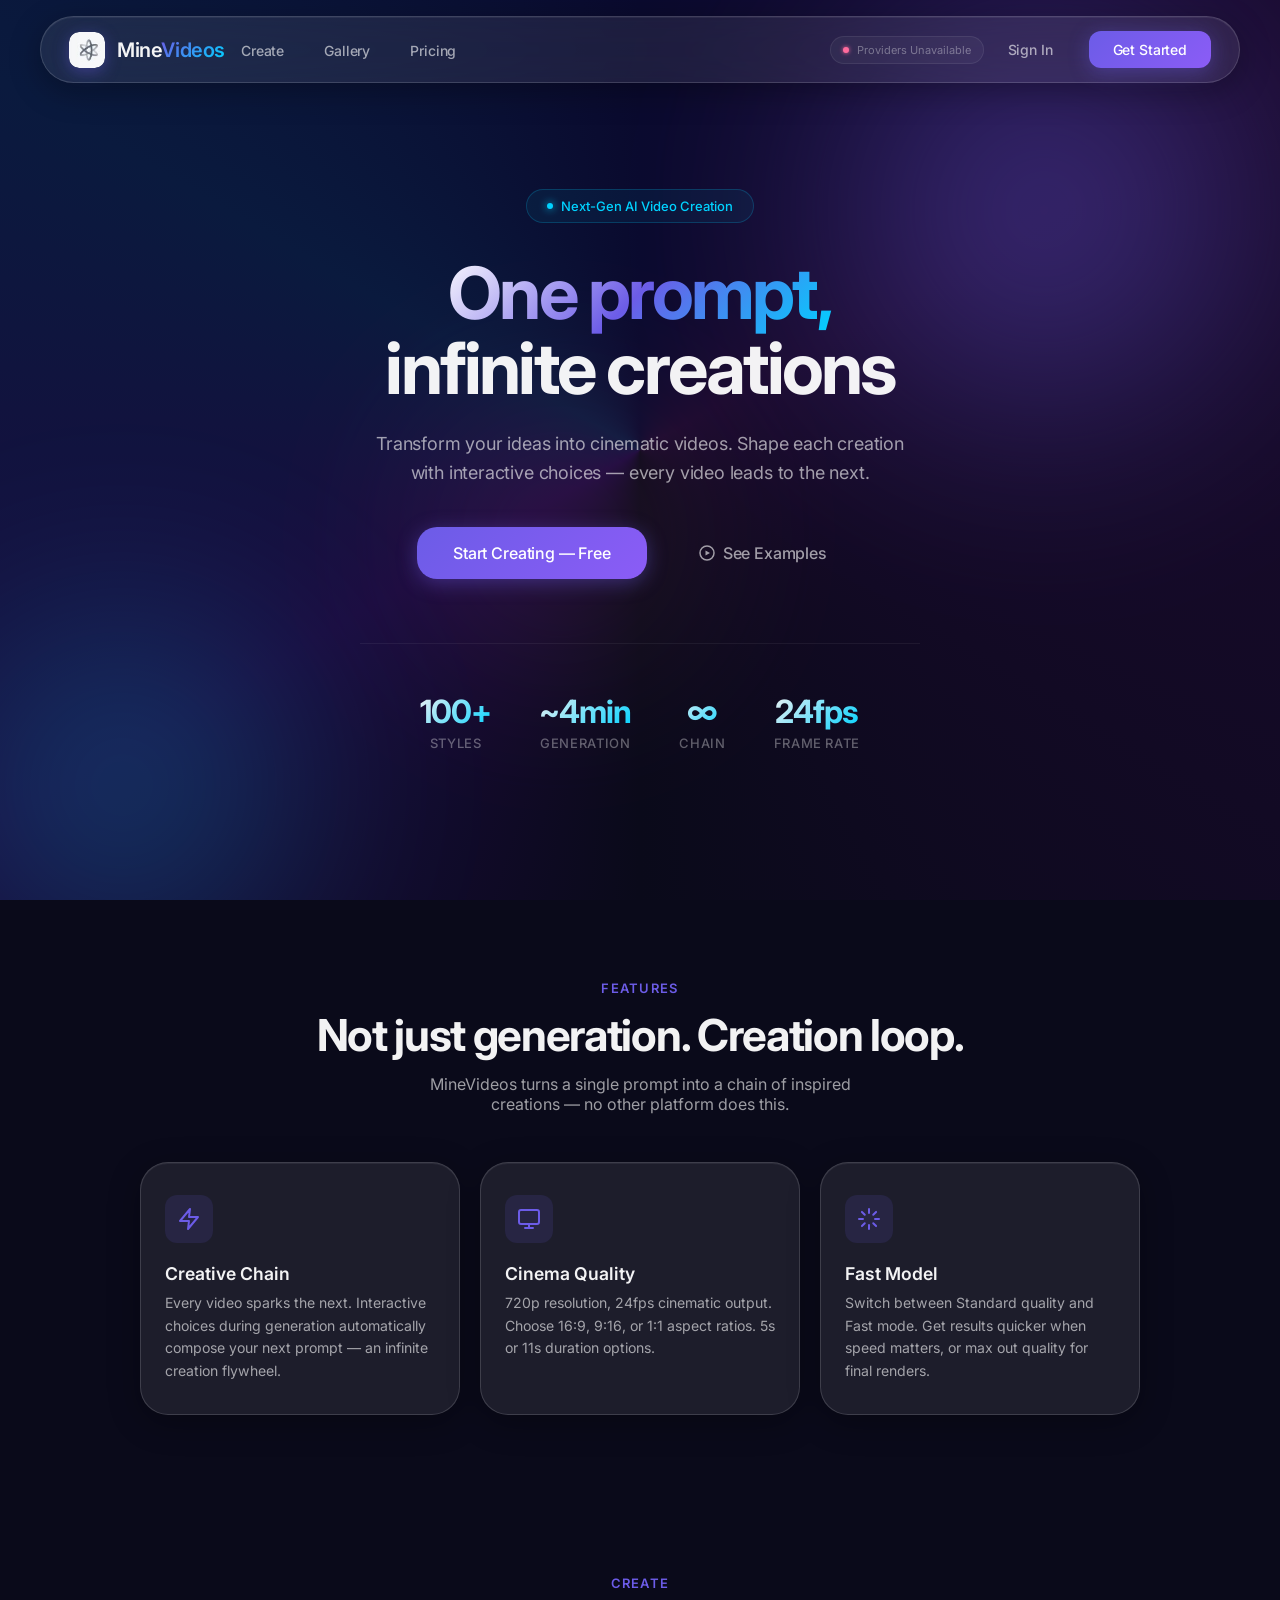
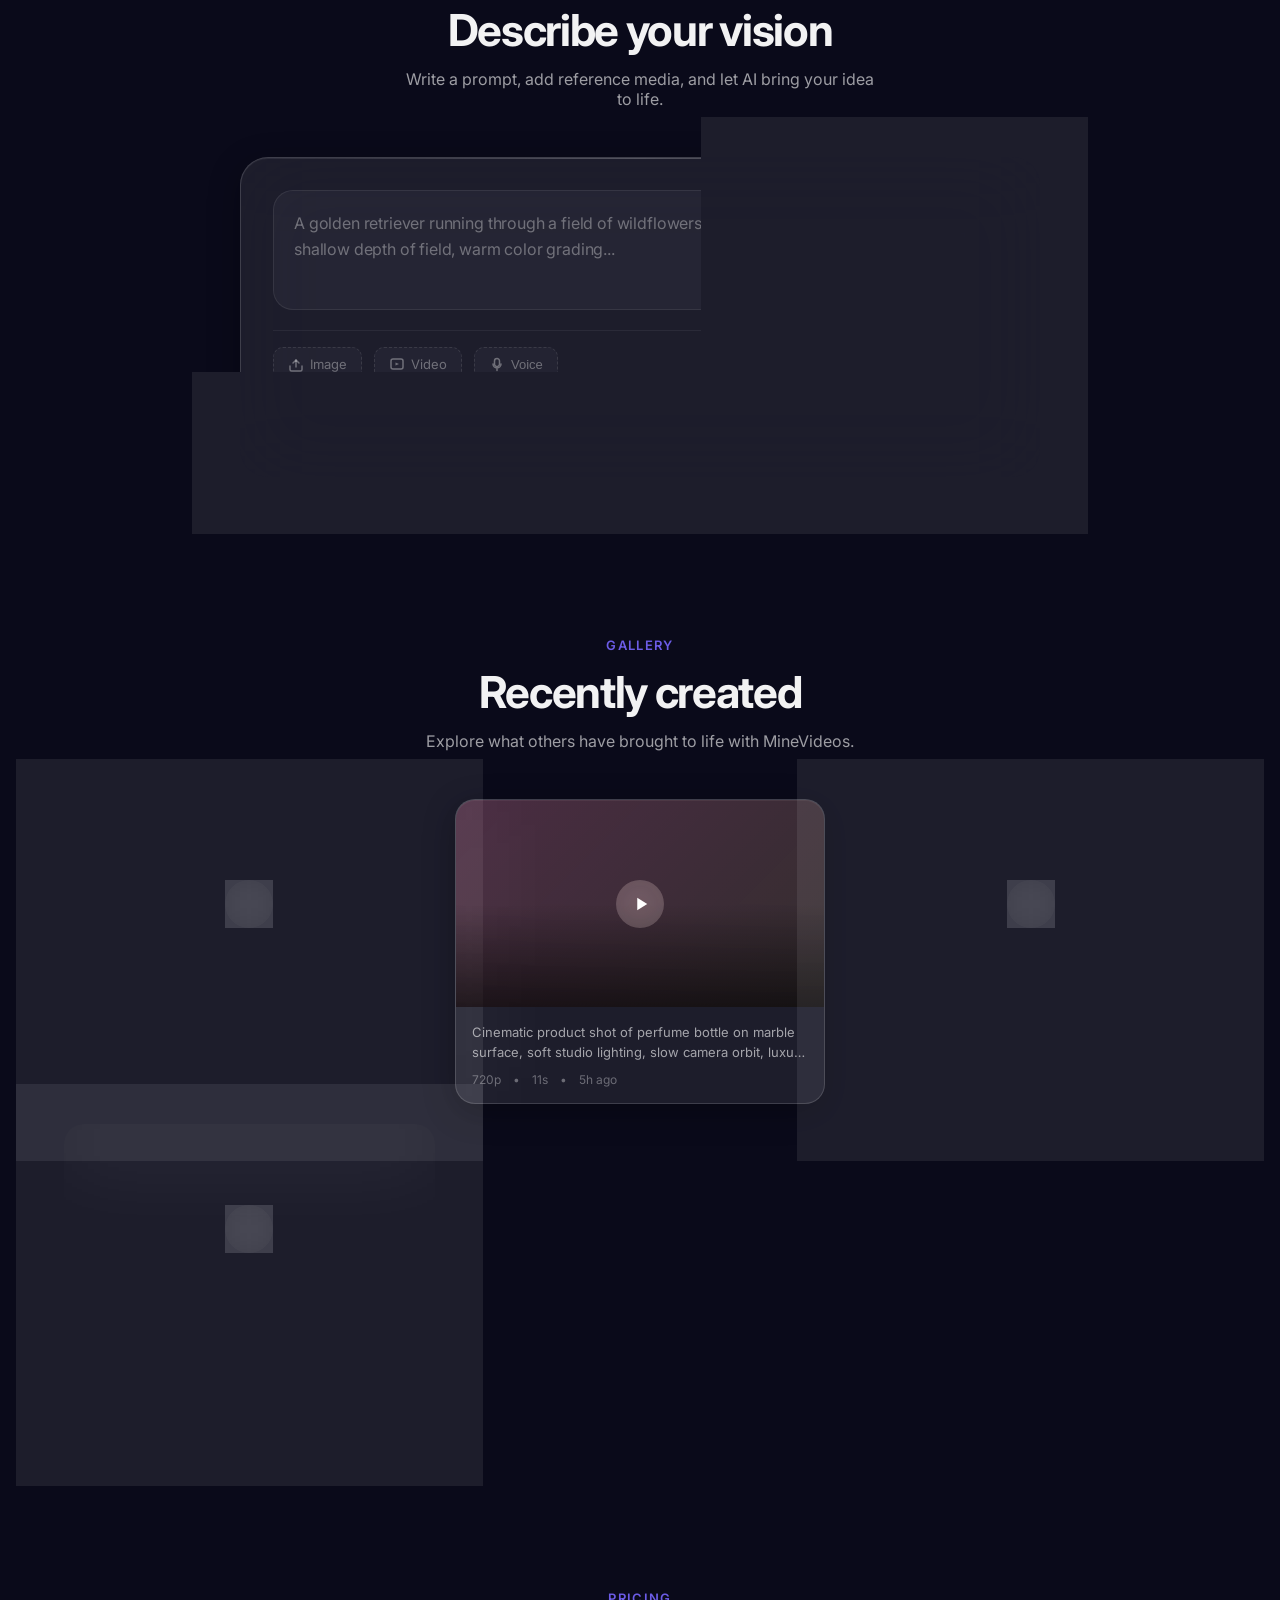
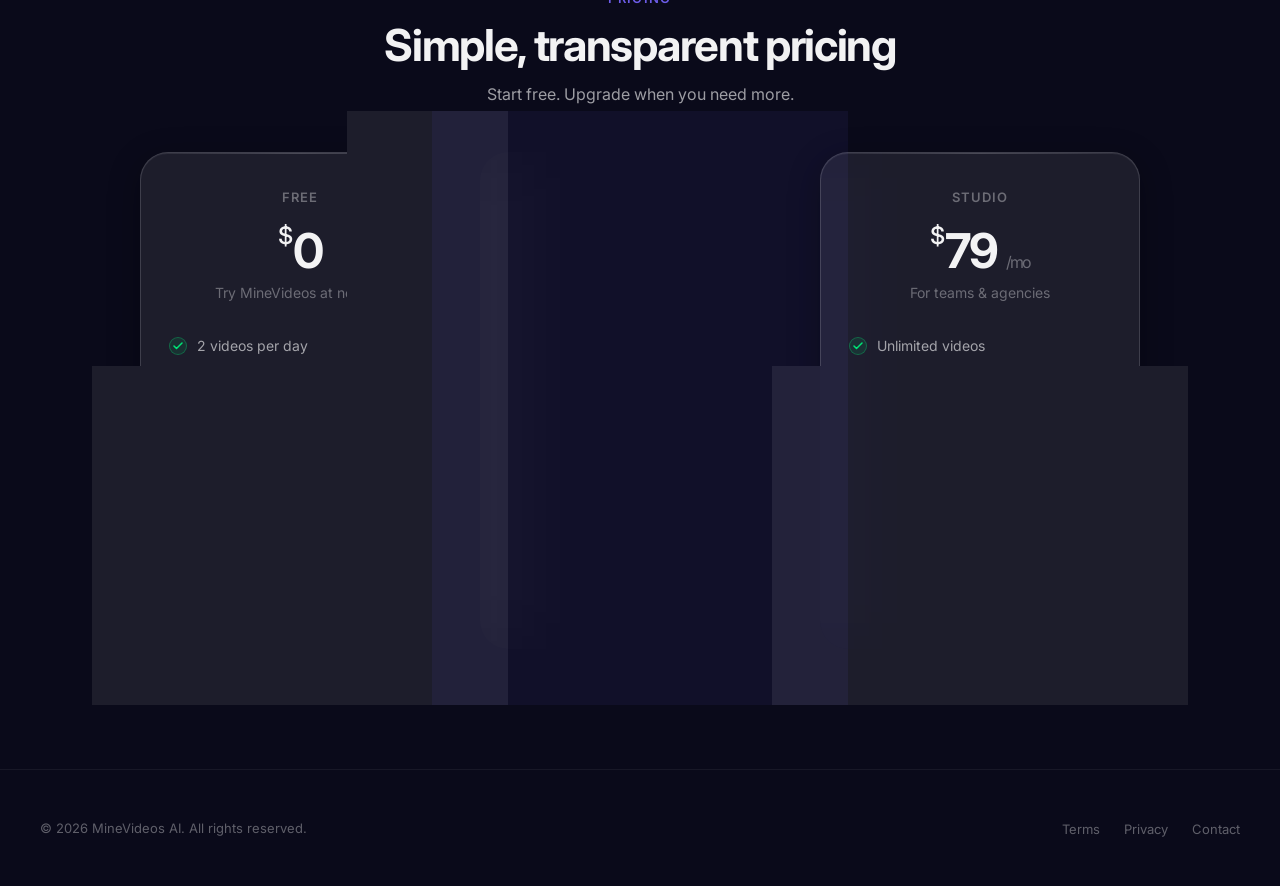
==== commit 0472f808: "fix: quiz ends after 3 questions with style summary + remove Interactive Wait card" ====
--- a/index.html
+++ b/index.html
@@ -2312,13 +2312,7 @@
           <h3>Creative Chain</h3>
           <p>Every video sparks the next. Interactive choices during generation automatically compose your next prompt — an infinite creation flywheel.</p>
         </div>
-        <div class="feature-card glass">
-          <div class="feature-icon">
-            <svg width="24" height="24" viewBox="0 0 24 24" fill="none"><circle cx="12" cy="12" r="10" stroke="currentColor" stroke-width="2"/><path d="M8 12l3 3 5-5" stroke="currentColor" stroke-width="2" stroke-linecap="round" stroke-linejoin="round"/></svg>
-          </div>
-          <h3>Interactive Wait</h3>
-          <p>No more staring at a progress bar. Answer style questions while your video generates — your choices shape the next creation.</p>
-        </div>
+
         <div class="feature-card glass">
           <div class="feature-icon">
             <svg width="24" height="24" viewBox="0 0 24 24" fill="none"><rect x="2" y="3" width="20" height="14" rx="2" stroke="currentColor" stroke-width="2"/><path d="M8 21h8M12 17v4" stroke="currentColor" stroke-width="2" stroke-linecap="round"/></svg>
@@ -3512,6 +3506,8 @@
   
   let currentQuizIndex = 0;
   let quizSelections = [];
+  let questionsAnswered = 0;
+  const MAX_QUESTIONS = 3;
   let lastVideoUrl = null;
   let nextGenQueued = false;
   
@@ -3563,10 +3559,15 @@
         
         // Record selection
         quizSelections.push(btn.dataset.value);
+        questionsAnswered++;
+        
+        // Stop auto-rotation once user starts answering
+        const quizEl = document.getElementById('genQuiz');
+        if (quizEl && quizEl._rotateTimer) { clearInterval(quizEl._rotateTimer); quizEl._rotateTimer = null; }
         
         // Update queue text
         const queueText = document.getElementById('genQuizQueueText');
-        if (queueText) queueText.textContent = `Queued! ${quizSelections.length} style choice${quizSelections.length > 1 ? 's' : ''} applied`;
+        if (queueText) queueText.textContent = `Queued! ${quizSelections.length}/${MAX_QUESTIONS} style choices`;
         
         // Queue next generation
         if (!nextGenQueued) {
@@ -3575,11 +3576,18 @@
           if (queueEl) queueEl.classList.add('active');
         }
         
-        // After 2s, show next question
-        setTimeout(() => {
-          currentQuizIndex = (currentQuizIndex + 1) % quizQuestions.length;
-          renderQuizQuestion(currentQuizIndex);
-        }, 2000);
+        // After 3 answers, show summary instead of next question
+        if (questionsAnswered >= MAX_QUESTIONS) {
+          setTimeout(() => {
+            showQuizSummary();
+          }, 1500);
+        } else {
+          // After 2s, show next question
+          setTimeout(() => {
+            currentQuizIndex = (currentQuizIndex + 1) % quizQuestions.length;
+            renderQuizQuestion(currentQuizIndex);
+          }, 2000);
+        }
       });
     });
   }
@@ -3594,10 +3602,48 @@
     if (queueEl) queueEl.classList.remove('active');
   }
   
+  function showQuizSummary() {
+    // Stop rotation timer
+    const quiz = document.getElementById('genQuiz');
+    if (quiz && quiz._rotateTimer) { clearInterval(quiz._rotateTimer); quiz._rotateTimer = null; }
+    
+    const questionEl = document.getElementById('genQuizQuestion');
+    const optionsEl = document.getElementById('genQuizOptions');
+    if (!questionEl || !optionsEl) return;
+    
+    // Build summary
+    const styleTags = quizSelections.map(s => {
+      // Extract the key descriptive words from each selection value
+      return s.split(' ').filter(w => w.length > 3).slice(0, 3).join(' ');
+    });
+    
+    questionEl.innerHTML = `<span style="color: #00E676;">✓</span> Your style profile is ready!`;
+    optionsEl.innerHTML = `
+      <div class="gen-quiz-summary" style="padding: 12px 0; display: flex; flex-wrap: wrap; gap: 8px;">
+        ${styleTags.map(t => `<span class="summary-tag" style="
+          background: rgba(139, 92, 246, 0.15);
+          border: 1px solid rgba(139, 92, 246, 0.3);
+          border-radius: 20px;
+          padding: 6px 14px;
+          font-size: 13px;
+          color: #cdd6f4;
+          text-transform: capitalize;
+        ">${t}</span>`).join('')}
+      </div>
+      <div style="font-size: 12px; color: #6c7086; margin-top: 4px;">
+        These tags will be added to your next video prompt.
+      </div>
+    `;
+  }
+  
   function buildNextPrompt(originalPrompt) {
     let nextPrompt = originalPrompt || 'A beautiful scene';
     if (quizSelections.length > 0) {
-      nextPrompt += ', ' + quizSelections.join(', ');
+      // Build concise style tags from quiz selections
+      const styleTags = quizSelections.map(s => {
+        return s.split(' ').filter(w => w.length > 3).slice(0, 3).join(' ');
+      });
+      nextPrompt += ', ' + styleTags.join(', ');
     }
     return nextPrompt;
   }
@@ -3827,8 +3873,9 @@
     // Update prompt input to show what's being generated
     if (promptInput) promptInput.value = nextPrompt;
     
-    // Reset quiz selections
+    // Reset quiz state
     quizSelections = [];
+    questionsAnswered = 0;
     
     // Trigger generation
     genBtn.click();
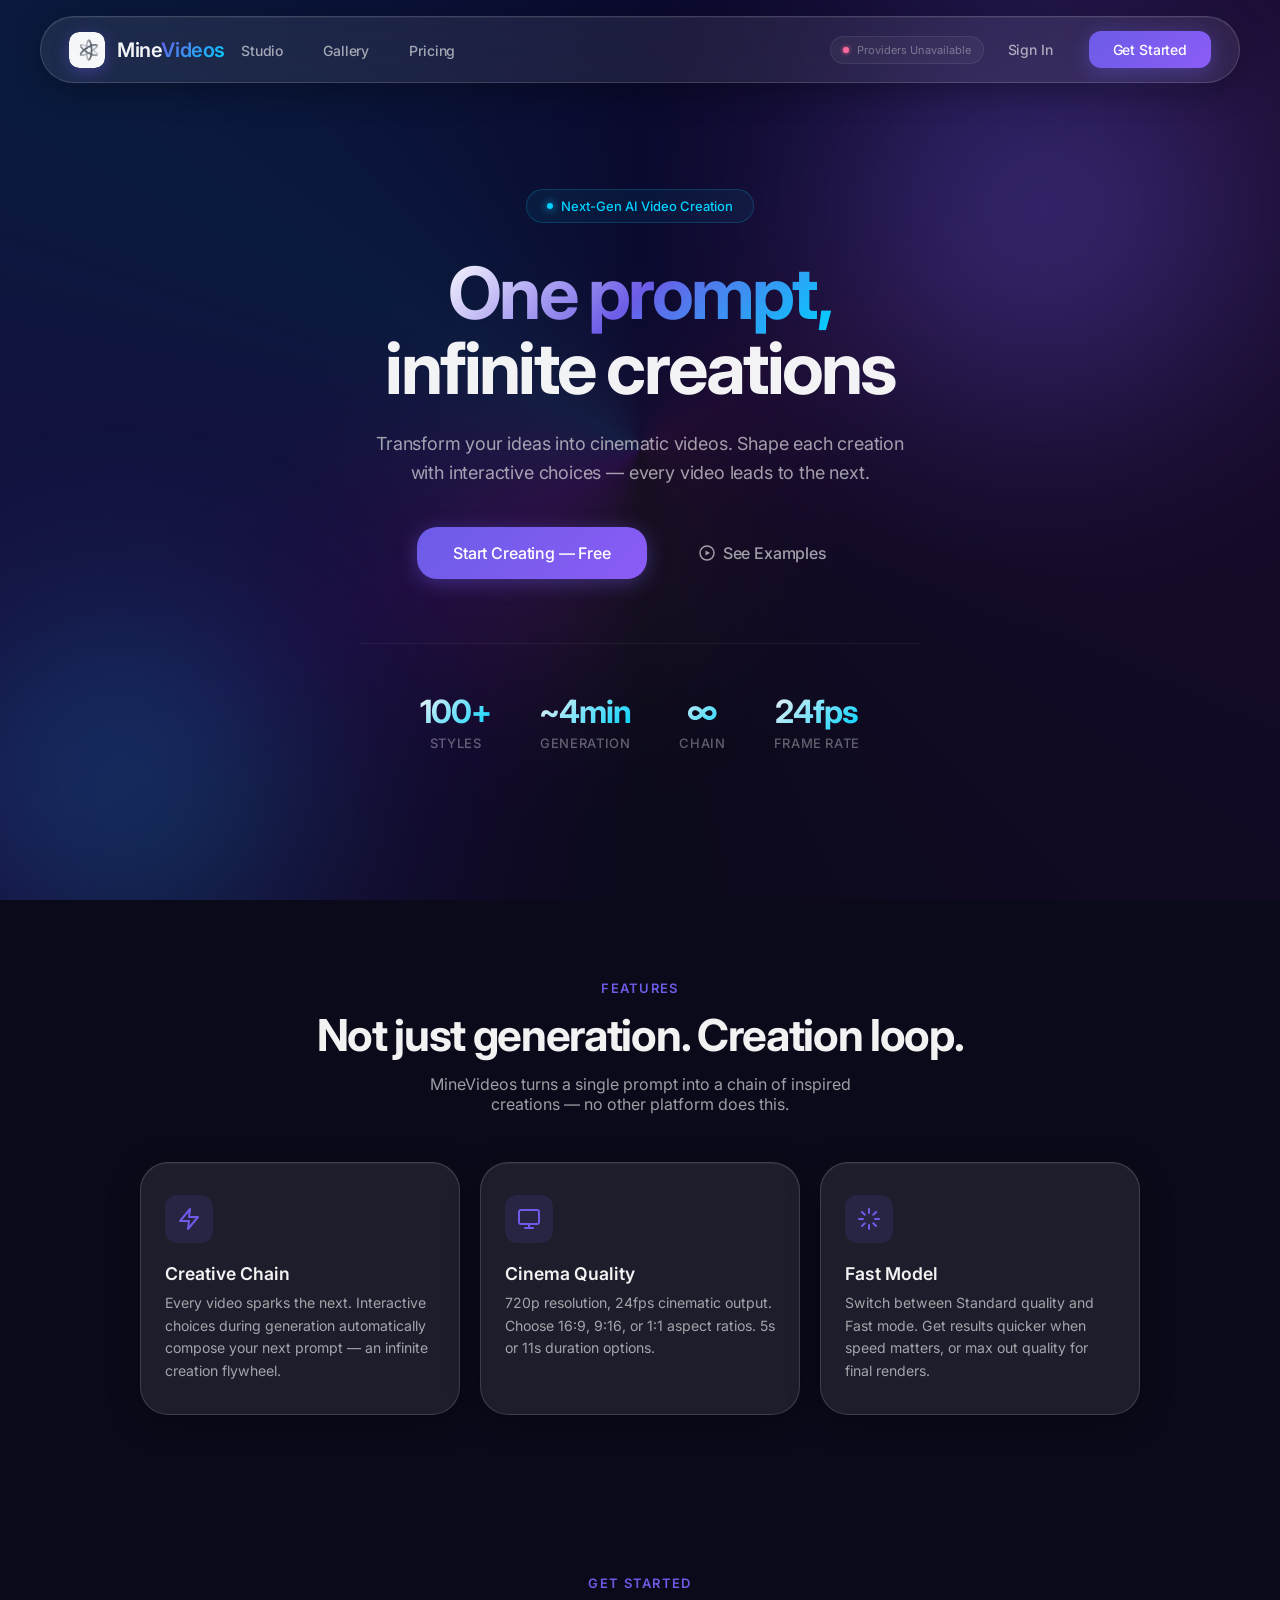
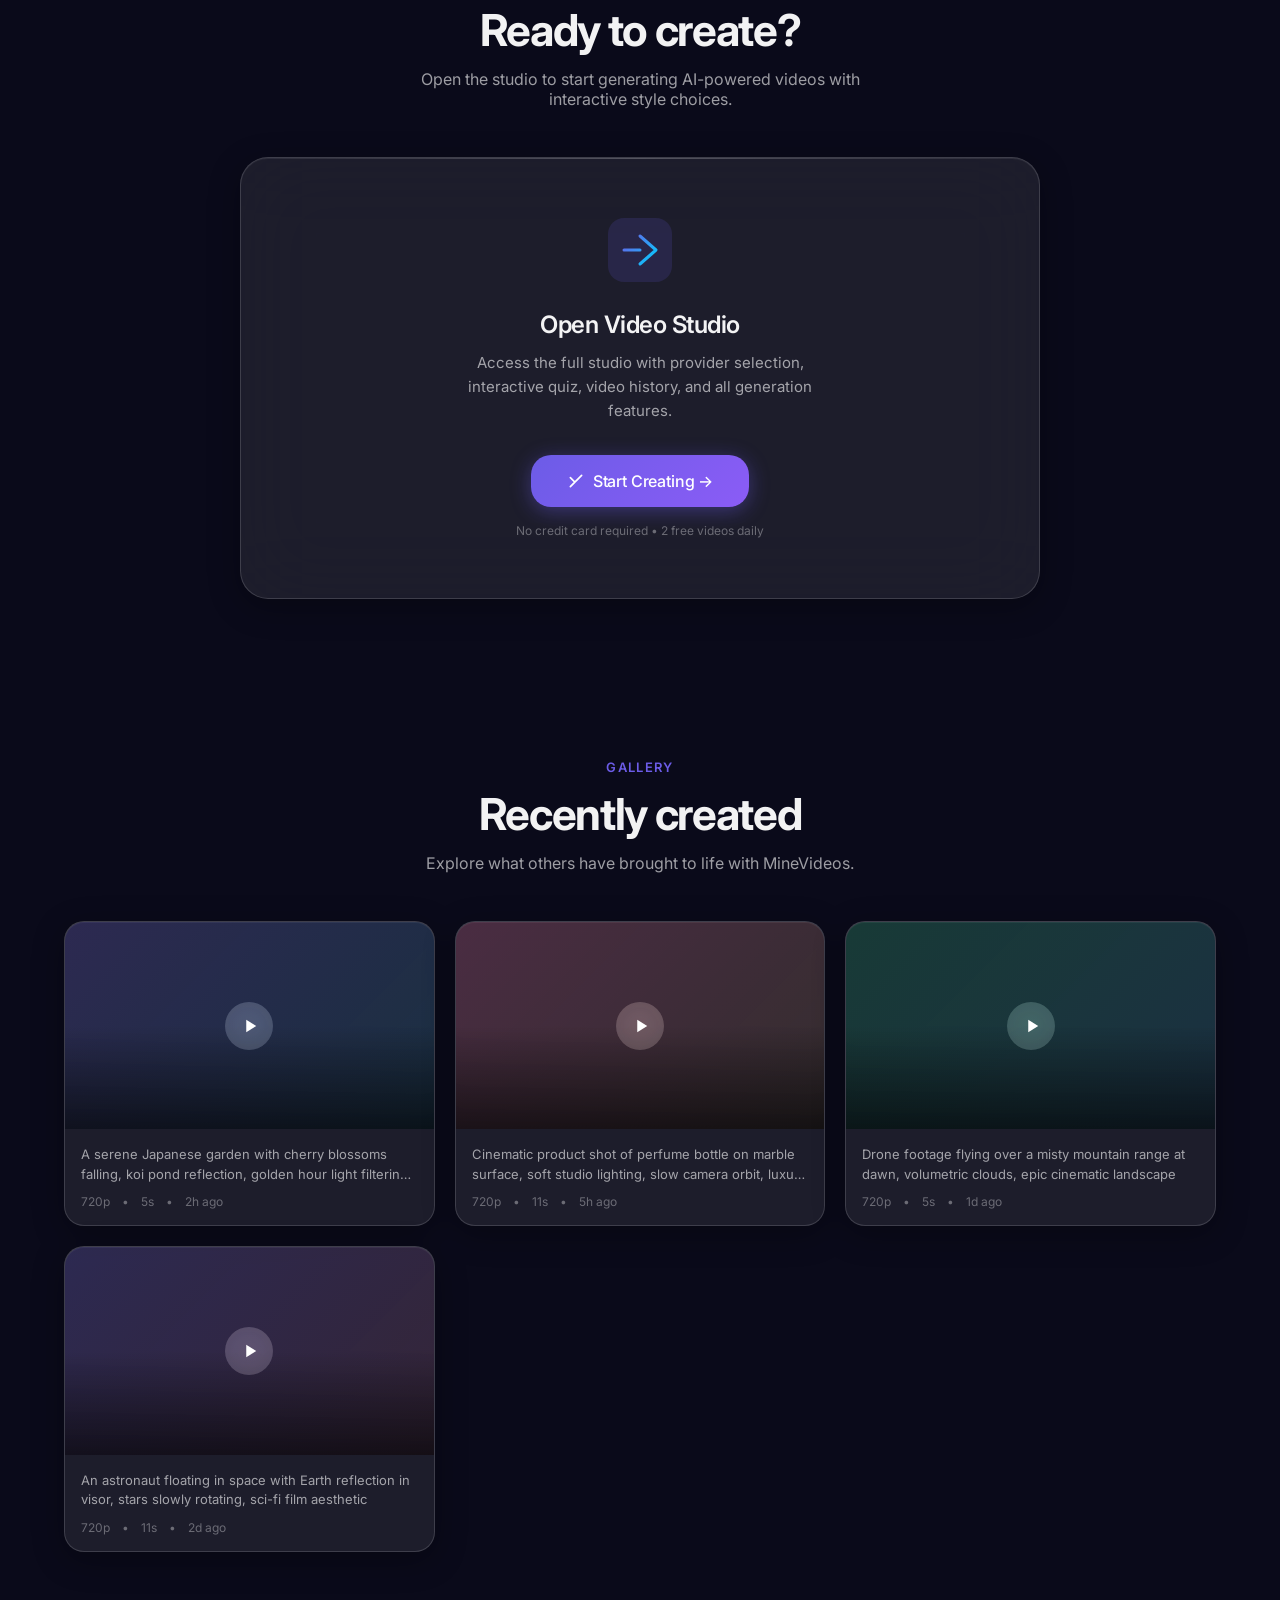
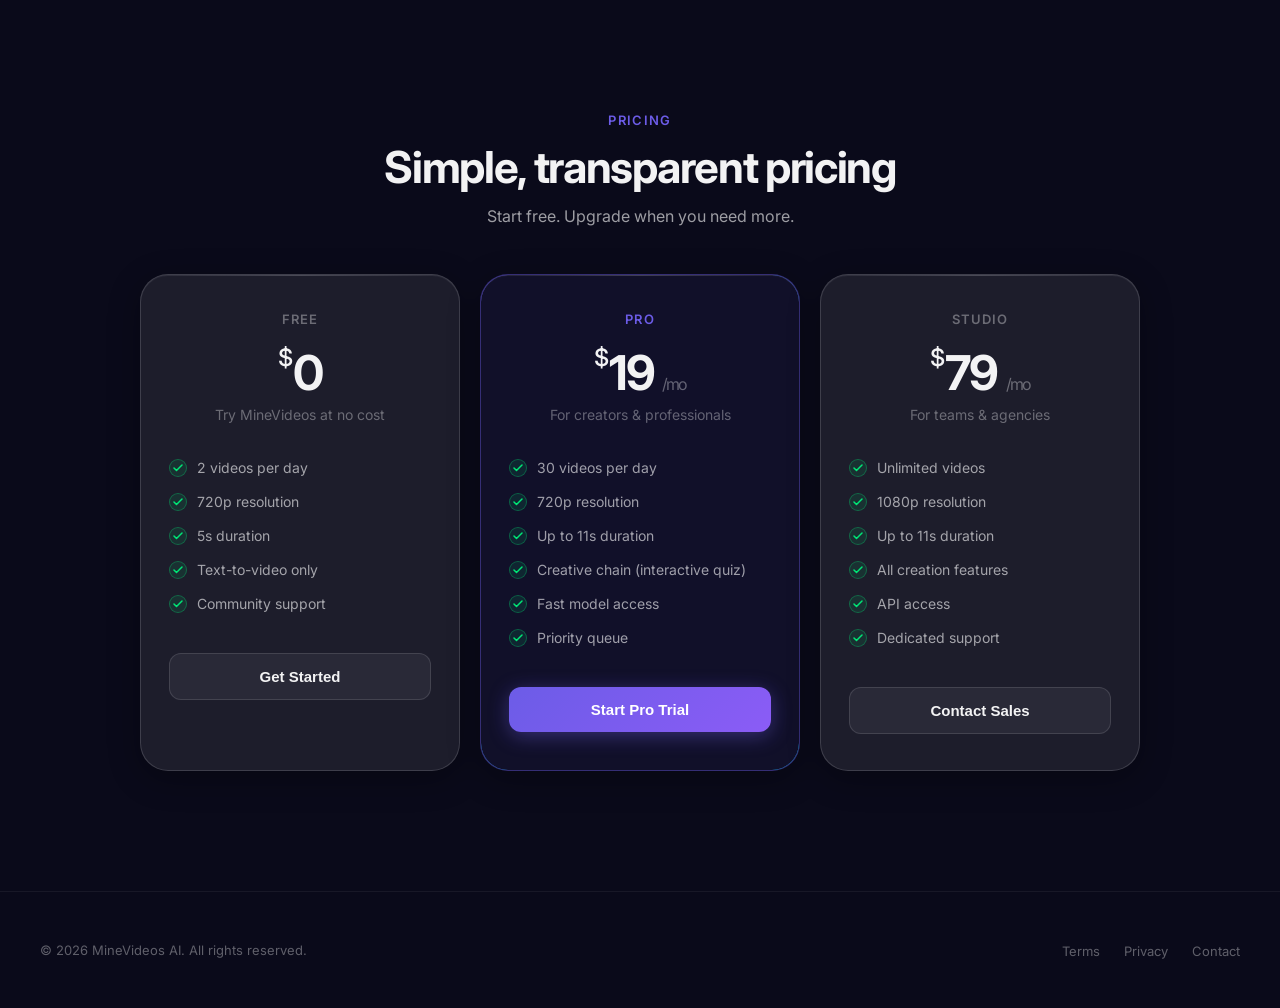
==== commit 54f222f7: "feat: split studio page with V3.0 3-column layout, simplify home page" ====
--- a/index.html
+++ b/index.html
@@ -2238,7 +2238,7 @@
         <div class="logo-text">Mine<span>Videos</span></div>
       </a>
       <ul class="nav-links">
-        <li><a href="#create">Create</a></li>
+        <li><a href="studio.html">Studio</a></li>
         <li><a href="#gallery">Gallery</a></li>
         <li><a href="#pricing">Pricing</a></li>
       </ul>
@@ -2269,7 +2269,7 @@
       </h1>
       <p>Transform your ideas into cinematic videos. Shape each creation with interactive choices — every video leads to the next.</p>
       <div class="hero-actions">
-        <a href="#create" class="btn btn-primary btn-large">Start Creating — Free</a>
+        <a href="studio.html" class="btn btn-primary btn-large">Start Creating — Free</a>
         <a href="#gallery" class="btn btn-ghost btn-large">
           <svg width="16" height="16" viewBox="0 0 16 16" fill="none"><circle cx="8" cy="8" r="7" stroke="currentColor" stroke-width="1.5"/><path d="M6.5 5.5L11 8L6.5 10.5V5.5Z" fill="currentColor"/></svg>
           See Examples
@@ -2331,163 +2331,41 @@
     </div>
   </section>
 
-  <!-- Create Section -->
+  <!-- Studio CTA Section -->
   <section class="create-section" id="create">
     <div class="container">
       <div class="section-header fade-up">
-        <div class="section-label">Create</div>
-        <h2 class="section-title">Describe your vision</h2>
-        <p class="section-desc">Write a prompt, add reference media, and let AI bring your idea to life.</p>
+        <div class="section-label">Get Started</div>
+        <h2 class="section-title">Ready to create?</h2>
+        <p class="section-desc">Open the studio to start generating AI-powered videos with interactive style choices.</p>
       </div>
 
-      <div class="prompt-card glass fade-up">
-        <div class="prompt-input-wrapper">
-          <textarea
-            class="prompt-textarea"
-            id="promptInput"
-            placeholder="A golden retriever running through a field of wildflowers at sunset, cinematic slow motion, shallow depth of field, warm color grading..."
-            spellcheck="false"
-          ></textarea>
+      <div class="prompt-card glass fade-up" style="text-align:center; padding: 60px 40px;">
+        <div style="margin-bottom: 32px;">
+          <svg width="64" height="64" viewBox="0 0 64 64" fill="none" style="margin: 0 auto 24px;">
+            <rect width="64" height="64" rx="16" fill="rgba(108,92,231,0.15)"/>
+            <path d="M32 18L48 32L32 46M16 32H32" stroke="url(#grad1)" stroke-width="3" stroke-linecap="round" stroke-linejoin="round"/>
+            <defs>
+              <linearGradient id="grad1" x1="16" y1="18" x2="48" y2="46" gradientUnits="userSpaceOnUse">
+                <stop stop-color="#6C5CE7"/>
+                <stop offset="1" stop-color="#00D2FF"/>
+              </linearGradient>
+            </defs>
+          </svg>
+          <h3 style="font-size: 24px; font-weight: 600; margin-bottom: 12px; letter-spacing: -0.02em;">Open Video Studio</h3>
+          <p style="font-size: 15px; color: var(--text-secondary); max-width: 400px; margin: 0 auto; line-height: 1.6;">
+            Access the full studio with provider selection, interactive quiz, video history, and all generation features.
+          </p>
         </div>
-
-        <div class="attachments-bar">
-          <label class="attach-btn" id="imageUploadBtn">
-            <svg viewBox="0 0 16 16" fill="none"><path d="M14 10V13.5C14 14.33 13.33 15 12.5 15H3.5C2.67 15 2 14.33 2 13.5V10" stroke="currentColor" stroke-width="1.5" stroke-linecap="round"/><path d="M5 7L8 4L11 7" stroke="currentColor" stroke-width="1.5" stroke-linecap="round" stroke-linejoin="round"/><path d="M8 4V11" stroke="currentColor" stroke-width="1.5" stroke-linecap="round"/></svg>
-            Image
-            <input type="file" id="imageFileInput" accept="image/*" style="display:none">
-          </label>
-          <label class="attach-btn" id="videoUploadBtn">
-            <svg viewBox="0 0 16 16" fill="none"><rect x="2" y="3" width="12" height="10" rx="2" stroke="currentColor" stroke-width="1.5"/><path d="M6.5 6.5L10 8L6.5 9.5V6.5Z" fill="currentColor"/></svg>
-            Video
-            <input type="file" id="videoFileInput" accept="video/*" style="display:none">
-          </label>
-          <button class="attach-btn" id="voiceRecordBtn" type="button">
-            <svg viewBox="0 0 16 16" fill="none"><path d="M8 10.5a2.5 2.5 0 002.5-2.5V5a2.5 2.5 0 00-5 0v3a2.5 2.5 0 002.5 2.5z" stroke="currentColor" stroke-width="1.5"/><path d="M4 8a4 4 0 008 0M8 12.5V14.5" stroke="currentColor" stroke-width="1.5" stroke-linecap="round"/></svg>
-            <span id="voiceBtnLabel">Voice</span>
-          </button>
-        </div>
-
-        <!-- Image Preview -->
-        <div class="upload-preview" id="uploadPreview" style="display:none;">
-          <div class="preview-item" id="imagePreview">
-            <img id="previewImg" src="" alt="Preview">
-            <button class="preview-remove" id="removePreview">&times;</button>
-          </div>
-        </div>
-
-        <div class="prompt-controls">
-          <div class="control-group">
-            <div class="control-chip active" data-ratio="16:9">
-              <svg viewBox="0 0 16 12" fill="none"><rect x="0.5" y="0.5" width="15" height="11" rx="1.5" stroke="currentColor" stroke-width="1"/></svg>
-              16:9
-            </div>
-            <div class="control-chip" data-ratio="9:16">
-              <svg viewBox="0 0 9 16" fill="none"><rect x="0.5" y="0.5" width="8" height="15" rx="1.5" stroke="currentColor" stroke-width="1"/></svg>
-              9:16
-            </div>
-            <div class="control-chip" data-ratio="1:1">
-              <svg viewBox="0 0 12 12" fill="none"><rect x="0.5" y="0.5" width="11" height="11" rx="1.5" stroke="currentColor" stroke-width="1"/></svg>
-              1:1
-            </div>
-            <div class="control-chip" data-duration="5">5s</div>
-            <div class="control-chip" data-duration="11">11s</div>
-
-            <div class="control-chip active" data-model="standard" title="Standard quality">
-              <svg width="12" height="12" viewBox="0 0 12 12" fill="none"><path d="M6 1l1.5 3.5L11 5.5l-2.8 2.2.8 3.8L6 9.5 3 11.5l.8-3.8L1 5.5l3.5-1z" stroke="currentColor" stroke-width="1" fill="none"/></svg>
-              HD
-            </div>
-            <div class="control-chip" data-model="fast" title="Fast generation">
-              <svg width="12" height="12" viewBox="0 0 12 12" fill="none"><path d="M10 3L4 9M4 9L2 7M4 9l2 2" stroke="currentColor" stroke-width="1.2" stroke-linecap="round"/></svg>
-              Fast
-            </div>
-          </div>
-          <button class="generate-btn" id="generateBtn">
-            <span class="spinner"></span>
-            <span class="btn-text">
-              <svg width="16" height="16" viewBox="0 0 16 16" fill="none"><path d="M13 3L7 9M7 9L3 13M7 9L11 5M7 9L3 5" stroke="white" stroke-width="1.5" stroke-linecap="round"/></svg>
-              Generate
-            </span>
-          </button>
-        </div>
-
-        <!-- Provider Selection Hint (shown after analyzing prompt) -->
-        <div class="provider-selection-hint hidden" id="providerSelectionHint">
-          <div class="spinner"></div>
-          <span>Analyzing prompt to find best provider...</span>
-        </div>
-
-        <!-- Provider Selection Panel -->
-        <div class="provider-panel" id="providerPanel">
-          <div class="provider-panel-header">
-            <div class="provider-panel-title">
-              <svg width="14" height="14" viewBox="0 0 14 14" fill="none"><path d="M7 1l1.5 3.5 3.5 1-3.5 1.5L7 13l-1.5-3.5L2 7l3.5-1L7 1z" stroke="currentColor" stroke-width="1.2" stroke-linecap="round"/></svg>
-              Select Provider
-            </div>
-            <button class="provider-panel-close" id="providerPanelClose">
-              <svg width="14" height="14" viewBox="0 0 14 14" fill="none"><path d="M3 3l8 8M11 3l-8 8" stroke="currentColor" stroke-width="1.5" stroke-linecap="round"/></svg>
-            </button>
-          </div>
-          <div class="provider-list" id="providerList">
-            <!-- Provider cards will be dynamically inserted here -->
-          </div>
-          <div class="provider-detail" id="providerDetail">
-            <!-- Selected provider details will be shown here -->
-          </div>
-        </div>
-
-        <!-- Generation Animation Overlay -->
-      <div class="gen-animation-overlay" id="genAnimation">
-        <div class="gen-shimmer-card">
-          <div class="gen-sparkle"></div>
-          <div class="gen-sparkle"></div>
-          <div class="gen-sparkle"></div>
-          <div class="gen-sparkle"></div>
-          <div class="gen-sparkle"></div>
-        </div>
-        <div class="gen-progress-bar">
-          <div class="gen-progress-fill" id="genProgressFill"></div>
-        </div>
-        <div class="gen-status-text" id="genStatusText">Preparing your video...</div>
-        <div class="gen-prompt-preview" id="genPromptPreview"></div>
-
-        <div class="gen-quiz" id="genQuiz">
-          <div class="gen-quiz-title">
-            <svg width="14" height="14" viewBox="0 0 14 14" fill="none"><path d="M7 1v2M7 11v2M1 7h2M11 7h2M2.8 2.8l1.4 1.4M9.8 9.8l1.4 1.4M2.8 11.2l1.4-1.4M9.8 4.2l1.4-1.4" stroke="currentColor" stroke-width="1.5" stroke-linecap="round"/></svg>
-            While you wait, shape your next video
-          </div>
-          <div class="gen-quiz-question" id="genQuizQuestion">Loading...</div>
-          <div class="gen-quiz-options" id="genQuizOptions"></div>
-          <div class="gen-quiz-queue" id="genQuizQueue">
-            <svg width="14" height="14" viewBox="0 0 14 14" fill="none"><circle cx="7" cy="7" r="5" stroke="currentColor" stroke-width="1.5" stroke-dasharray="20 10"/></svg>
-            <span id="genQuizQueueText">Queued for next generation</span>
-          </div>
-        </div>
-      </div>
-      </div>
-    </div>
-  </section>
-
-  <!-- My Videos Section -->
-  <section class="my-videos-section" id="myvideos">
-    <div class="container">
-      <div class="section-header fade-up">
-        <div class="section-label">Dashboard</div>
-        <h2 class="section-title">My Videos</h2>
-        <p class="section-desc">Your generation history and saved videos.</p>
-      </div>
-
-      <div class="my-videos-grid" id="myVideosGrid">
-        <!-- Video cards will be dynamically inserted here -->
-      </div>
-
-      <div class="my-videos-empty" id="myVideosEmpty" style="display: none;">
-        <svg class="my-videos-empty-icon" viewBox="0 0 24 24" fill="none" stroke="currentColor" stroke-width="1.5">
-          <rect x="2" y="2" width="20" height="20" rx="4"/>
-          <path d="M2 8h20M8 2v20"/>
-          <circle cx="12" cy="12" r="3"/>
-        </svg>
-        <h3>No videos yet</h3>
-        <p>Start creating to see your videos here</p>
+        
+        <a href="studio.html" class="btn btn-primary btn-large" style="display: inline-flex; margin-bottom: 16px;">
+          <svg width="18" height="18" viewBox="0 0 16 16" fill="none"><path d="M13 3L7 9M7 9L3 13M7 9L11 5M7 9L3 5" stroke="white" stroke-width="1.5" stroke-linecap="round"/></svg>
+          Start Creating →
+        </a>
+        
+        <p style="font-size: 12px; color: var(--text-tertiary);">
+          No credit card required • 2 free videos daily
+        </p>
       </div>
     </div>
   </section>
